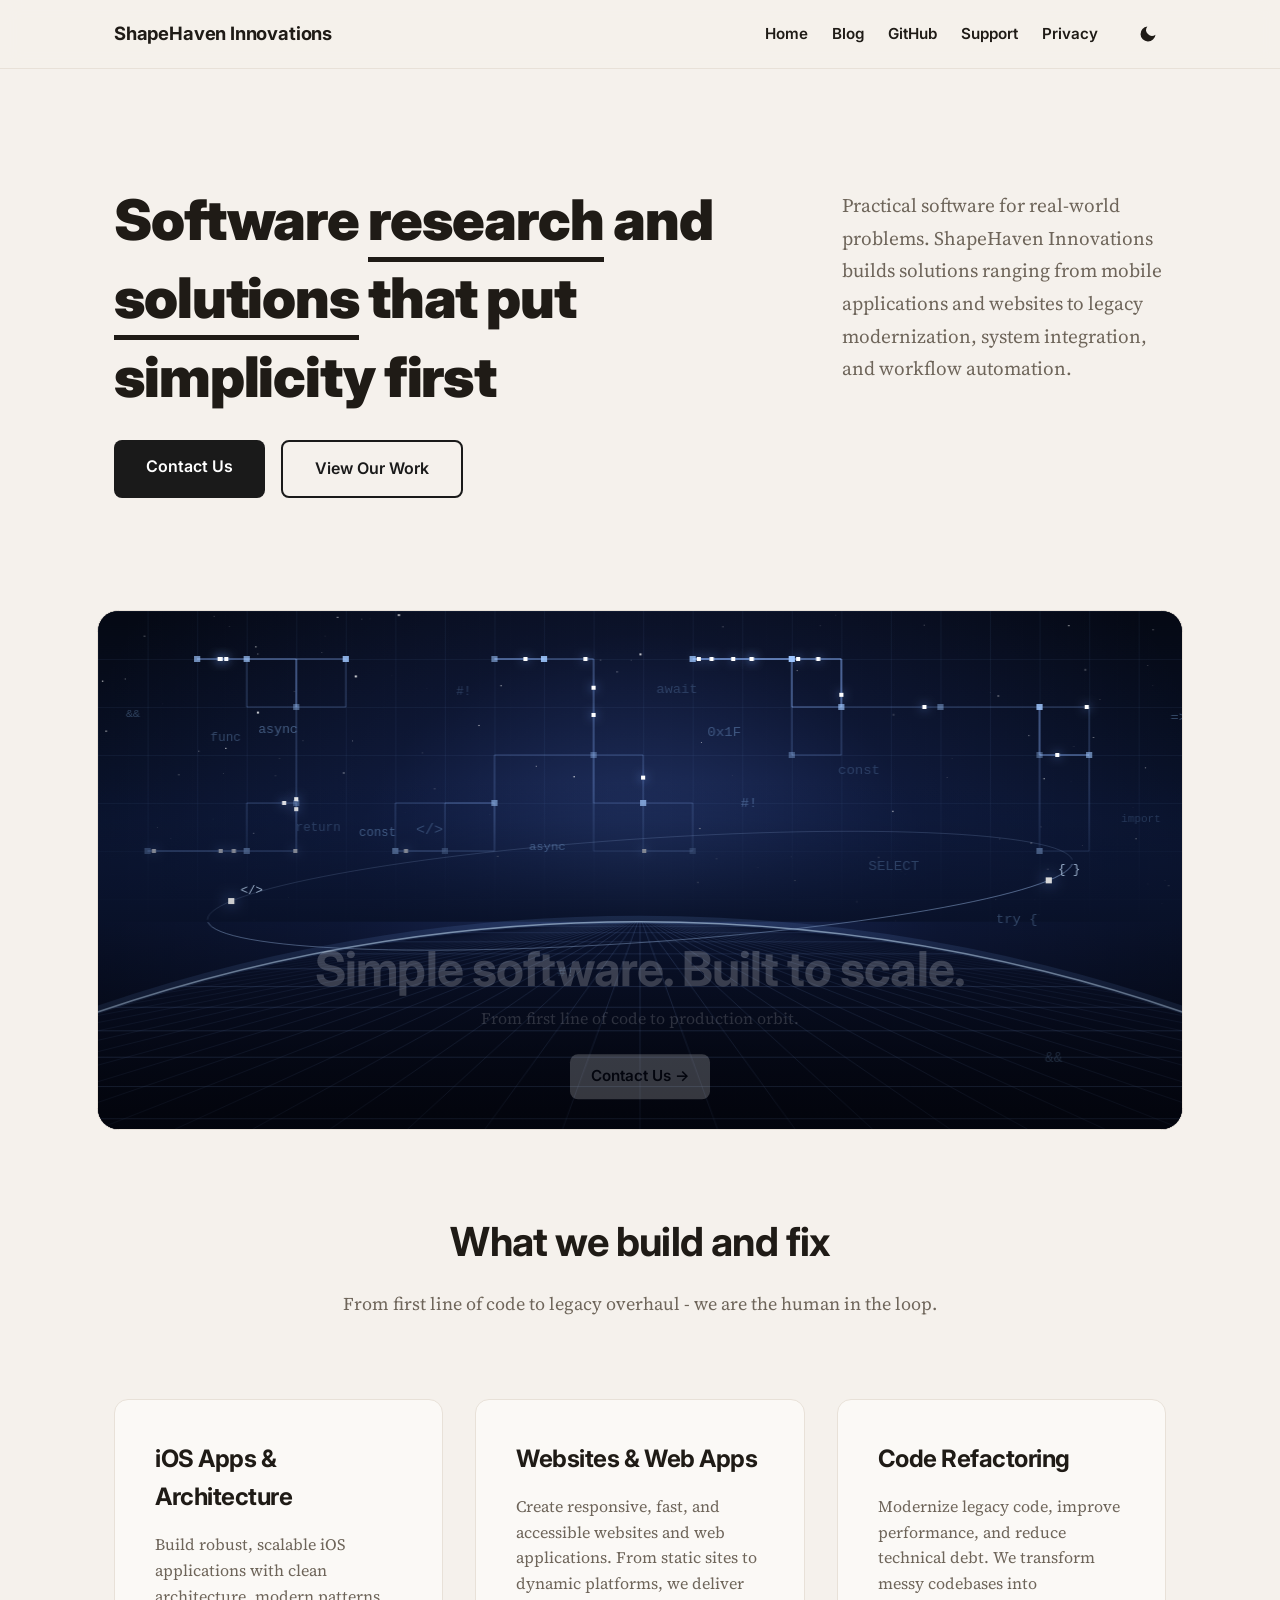
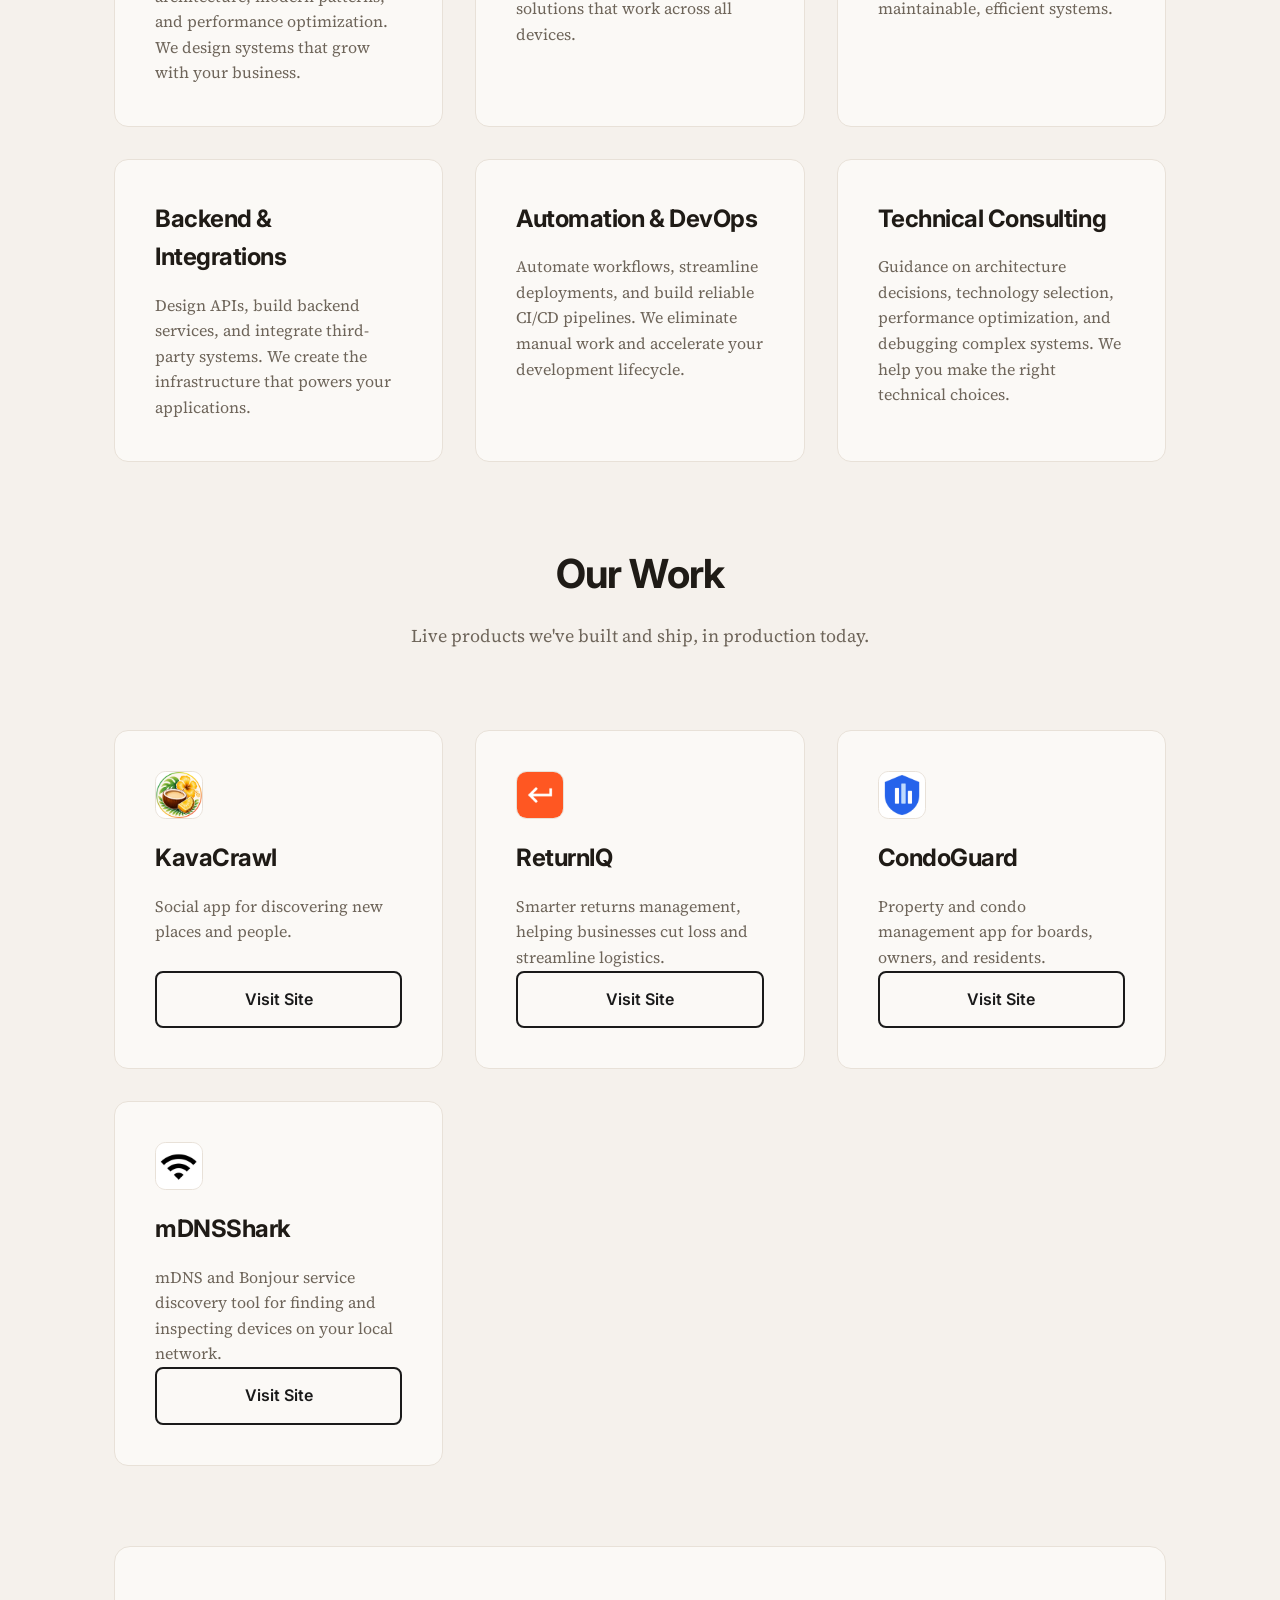
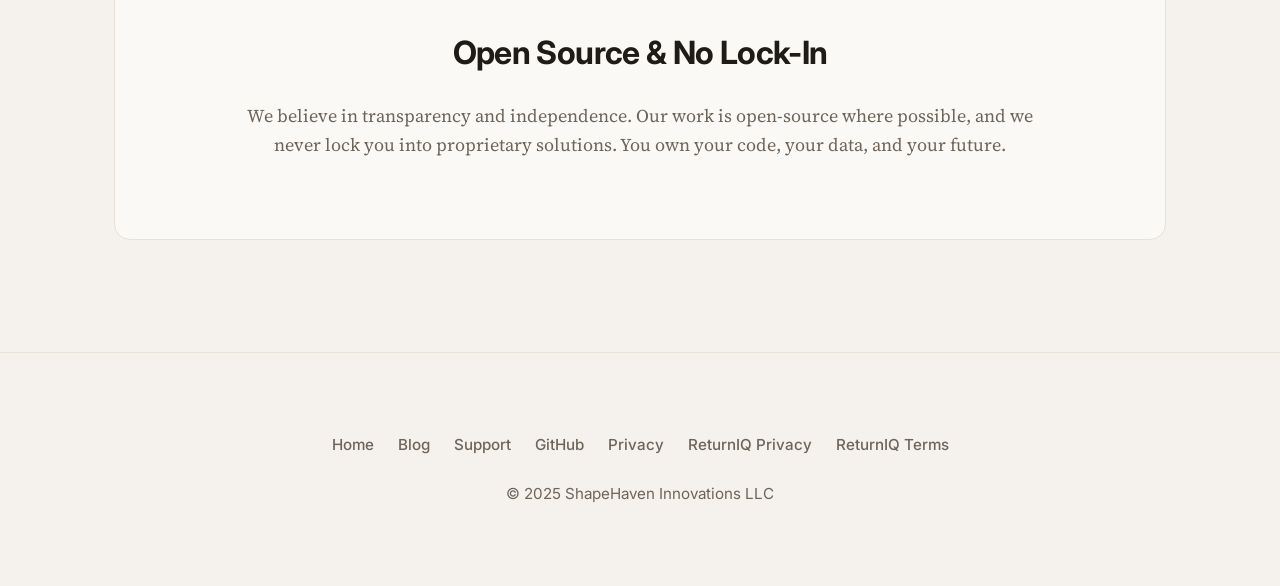
==== index.html @ bc793744 "20261009-kavacrawl description fix" ====
<!DOCTYPE html>
<html lang="en">
  <head>
    <meta charset="UTF-8" />
    <meta name="viewport" content="width=device-width, initial-scale=1.0" />
    <title>Home | ShapeHaven Innovations</title>
    <meta name="description" content="ShapeHaven Innovations builds iOS apps, custom software, and websites. Code refactoring, IT consulting, problem solving, and DevOps." />
    <meta name="robots" content="index, follow" />

    <!-- Open Graph / Social Media -->
    <meta property="og:title" content="ShapeHaven Innovations | Innovation & Modernization" />
    <meta property="og:description" content="ShapeHaven Innovations builds iOS apps, custom software, and websites. Code refactoring, IT consulting, problem solving, and DevOps." />
    <meta property="og:image" content="https://shapehaveninnovations.com/images/og-image.png" />
    <meta property="og:image:width" content="1200" />
    <meta property="og:image:height" content="630" />
    <meta property="og:url" content="https://shapehaveninnovations.com/" />
    <meta property="og:type" content="website" />

    <!-- Favicon -->
    <link rel="icon" type="image/png" href="images/favicon.png" />
    <link rel="apple-touch-icon" href="images/logo.png" />

    <!-- FOUC fix: apply theme before CSS renders -->
    <script>
      (function() {
        var t = localStorage.getItem('theme');
        if (t) document.documentElement.setAttribute('data-theme', t);
        else if (window.matchMedia('(prefers-color-scheme: dark)').matches)
          document.documentElement.setAttribute('data-theme', 'dark');
      })();
    </script>

    <link rel="preconnect" href="https://fonts.googleapis.com" />
    <link rel="preconnect" href="https://fonts.gstatic.com" crossorigin />
    <link href="https://fonts.googleapis.com/css2?family=Inter:wght@400;600;700;800;900&family=Source+Serif+4:opsz,wght@8..60,400;8..60,600&display=swap" rel="stylesheet" />
    <link rel="stylesheet" href="style.css" />
    <link rel="canonical" href="https://shapehaveninnovations.com/" />
    <link rel="alternate" type="application/rss+xml" title="ShapeHaven Innovations Blog" href="https://shapehaveninnovations.com/feed.xml" />

    <!-- Twitter Card -->
    <meta name="twitter:card" content="summary_large_image" />
    <meta name="twitter:title" content="ShapeHaven Innovations | Innovation & Modernization" />
    <meta name="twitter:description" content="ShapeHaven Innovations builds iOS apps, custom software, and websites. Code refactoring, IT consulting, problem solving, and DevOps." />
    <meta name="twitter:image" content="https://shapehaveninnovations.com/images/og-image.png" />
    <!-- Structured Data -->
    <script type="application/ld+json">
    [
      {
        "@context": "https://schema.org",
        "@type": "Organization",
        "name": "ShapeHaven Innovations",
        "url": "https://shapehaveninnovations.com",
        "logo": "https://shapehaveninnovations.com/images/logo.png",
        "description": "Boutique software consultancy specializing in iOS app development, custom software, web applications, backend systems, and IT consulting.",
        "email": "info@shapehaveninnovations.com",
        "sameAs": ["https://github.com/Shapehaven-Innovations"]
      },
      {
        "@context": "https://schema.org",
        "@type": "WebSite",
        "name": "ShapeHaven Innovations",
        "url": "https://shapehaveninnovations.com"
      },
      {
        "@context": "https://schema.org",
        "@type": "ItemList",
        "name": "Services",
        "itemListElement": [
          {
            "@type": "ListItem",
            "position": 1,
            "item": {
              "@type": "Service",
              "name": "iOS Apps & Architecture",
              "description": "Build robust, scalable iOS applications with clean architecture, modern patterns, and performance optimization.",
              "provider": { "@type": "Organization", "name": "ShapeHaven Innovations" }
            }
          },
          {
            "@type": "ListItem",
            "position": 2,
            "item": {
              "@type": "Service",
              "name": "Websites & Web Apps",
              "description": "Create responsive, fast, and accessible websites and web applications.",
              "provider": { "@type": "Organization", "name": "ShapeHaven Innovations" }
            }
          },
          {
            "@type": "ListItem",
            "position": 3,
            "item": {
              "@type": "Service",
              "name": "Code Refactoring",
              "description": "Modernize legacy code, improve performance, and reduce technical debt.",
              "provider": { "@type": "Organization", "name": "ShapeHaven Innovations" }
            }
          },
          {
            "@type": "ListItem",
            "position": 4,
            "item": {
              "@type": "Service",
              "name": "Backend & Integrations",
              "description": "Design APIs, build backend services, and integrate third-party systems.",
              "provider": { "@type": "Organization", "name": "ShapeHaven Innovations" }
            }
          },
          {
            "@type": "ListItem",
            "position": 5,
            "item": {
              "@type": "Service",
              "name": "Automation & DevOps",
              "description": "Automate workflows, streamline deployments, and build reliable CI/CD pipelines.",
              "provider": { "@type": "Organization", "name": "ShapeHaven Innovations" }
            }
          },
          {
            "@type": "ListItem",
            "position": 6,
            "item": {
              "@type": "Service",
              "name": "Technical Consulting",
              "description": "Guidance on architecture decisions, technology selection, performance optimization, and debugging complex systems.",
              "provider": { "@type": "Organization", "name": "ShapeHaven Innovations" }
            }
          }
        ]
      },
      {
        "@context": "https://schema.org",
        "@type": "ItemList",
        "name": "Our Work",
        "itemListElement": [
          {
            "@type": "ListItem",
            "position": 1,
            "item": {
              "@type": "SoftwareApplication",
              "name": "ReturnIQ",
              "url": "https://returniq.shapehaveninnovations.com/",
              "description": "Smarter returns management, helping businesses cut loss and streamline logistics.",
              "applicationCategory": "BusinessApplication",
              "creator": { "@type": "Organization", "name": "ShapeHaven Innovations" }
            }
          },
          {
            "@type": "ListItem",
            "position": 2,
            "item": {
              "@type": "SoftwareApplication",
              "name": "CondoGuard",
              "url": "https://condoguard.app/",
              "description": "Property and condo management app for boards, owners, and residents.",
              "applicationCategory": "BusinessApplication",
              "creator": { "@type": "Organization", "name": "ShapeHaven Innovations" }
            }
          },
          {
            "@type": "ListItem",
            "position": 3,
            "item": {
              "@type": "SoftwareApplication",
              "name": "KavaCrawl",
              "url": "https://kavacrawl.shapehaveninnovations.com/",
              "description": "Social app for discovering new places and people.",
              "applicationCategory": "SocialNetworkingApplication",
              "creator": { "@type": "Organization", "name": "ShapeHaven Innovations" }
            }
          },
          {
            "@type": "ListItem",
            "position": 4,
            "item": {
              "@type": "SoftwareApplication",
              "name": "mDNSShark",
              "url": "https://mdnsshark.shapehaveninnovations.com/",
              "description": "mDNS and Bonjour service discovery tool for finding and inspecting devices on your local network.",
              "applicationCategory": "BusinessApplication",
              "creator": { "@type": "Organization", "name": "ShapeHaven Innovations" }
            }
          }
        ]
      }
    ]
    </script>
  </head>
  <body>
    <header>
      <div class="container">
        <div class="logo-container">
          <a href="/" class="logo-text">ShapeHaven Innovations</a>
        </div>
        <nav id="main-nav">
          <a href="/">Home</a>
          <a href="/blog/">Blog</a>
          <a href="https://github.com/Shapehaven-Innovations" target="_blank" rel="noopener">GitHub</a>
          <a href="/support.html">Support</a>
          <a href="/privacy.html">Privacy</a>
        </nav>
        <div class="header-actions">
          <button id="theme-toggle" class="theme-toggle" aria-label="Toggle dark mode">
            <svg xmlns="http://www.w3.org/2000/svg" width="20" height="20" viewBox="0 0 24 24" fill="currentColor" aria-hidden="true"><path d="M21 12.79A9 9 0 1 1 11.21 3 7 7 0 0 0 21 12.79z"/></svg>
          </button>
          <button id="hamburger" class="hamburger" aria-label="Toggle menu" aria-expanded="false">
            <span></span><span></span><span></span>
          </button>
        </div>
      </div>
    </header>

    <main>
      <section class="container hero">
        <div class="hero-text">
          <h1>Software <span class="hl">research</span> and<br><span class="hl">solutions</span> that put<br>simplicity first</h1>
          <div class="cta-group">
            <a href="mailto:info@shapehaveninnovations.com" class="btn btn-primary">Contact Us</a>
            <a href="#our-work" class="btn btn-secondary">View Our Work</a>
          </div>
        </div>
        <p class="hero-description">
          Practical software for real-world problems. ShapeHaven Innovations builds
          solutions ranging from mobile applications and websites to legacy
          modernization, system integration, and workflow automation.
        </p>
      </section>

      <section class="container">
        <div class="space-hero">
          <canvas aria-hidden="true"></canvas>
          <div class="space-hero-caption">
            <h2>Simple software. Built to scale.</h2>
            <p>From first line of code to production orbit.</p>
            <a href="mailto:info@shapehaveninnovations.com" class="space-hero-btn">Contact Us &rarr;</a>
          </div>
        </div>
      </section>

      <section class="container">
        <div class="section-header">
          <h2>What we build and fix</h2>
          <p class="section-intro">
            From first line of code to legacy overhaul - we are the human in the loop.
          </p>
        </div>
        
        <div class="grid">
          <div class="card">
            <h3>iOS Apps & Architecture</h3>
            <p>
              Build robust, scalable iOS applications with clean architecture, modern patterns, 
              and performance optimization. We design systems that grow with your business.
            </p>
          </div>
          <div class="card">
            <h3>Websites & Web Apps</h3>
            <p>
              Create responsive, fast, and accessible websites and web applications. 
              From static sites to dynamic platforms, we deliver solutions that work across all devices.
            </p>
          </div>
          <div class="card">
            <h3>Code Refactoring</h3>
            <p>
              Modernize legacy code, improve performance, and reduce technical debt. 
              We transform messy codebases into maintainable, efficient systems.
            </p>
          </div>
          <div class="card">
            <h3>Backend & Integrations</h3>
            <p>
              Design APIs, build backend services, and integrate third-party systems. 
              We create the infrastructure that powers your applications.
            </p>
          </div>
          <div class="card">
            <h3>Automation & DevOps</h3>
            <p>
              Automate workflows, streamline deployments, and build reliable CI/CD pipelines. 
              We eliminate manual work and accelerate your development lifecycle.
            </p>
          </div>
          <div class="card">
            <h3>Technical Consulting</h3>
            <p>
              Guidance on architecture decisions, technology selection, performance optimization,
              and debugging complex systems. We help you make the right technical choices.
            </p>
          </div>
        </div>

        <div class="section-header" id="our-work">
          <h2>Our Work</h2>
          <p class="section-intro">
            Live products we've built and ship, in production today.
          </p>
        </div>

        <div class="grid">
          <div class="card">
            <img class="app-icon" src="images/apps/kavacrawl.png" alt="" width="48" height="48" loading="lazy" />
            <h3>KavaCrawl</h3>
            <p>
              Social app for discovering new places and people.
            </p>
            <a href="https://kavacrawl.shapehaveninnovations.com/" class="btn btn-secondary" target="_blank" rel="noopener">Visit Site</a>
          </div>
          <div class="card">
            <img class="app-icon" src="images/apps/returniq.png" alt="" width="48" height="48" loading="lazy" />
            <h3>ReturnIQ</h3>
            <p>
              Smarter returns management, helping businesses cut loss and streamline logistics.
            </p>
            <a href="https://returniq.shapehaveninnovations.com/" class="btn btn-secondary" target="_blank" rel="noopener">Visit Site</a>
          </div>
          <div class="card">
            <img class="app-icon" src="images/apps/condoguard.png" alt="" width="48" height="48" loading="lazy" />
            <h3>CondoGuard</h3>
            <p>
              Property and condo management app for boards, owners, and residents.
            </p>
            <a href="https://condoguard.app/" class="btn btn-secondary" target="_blank" rel="noopener">Visit Site</a>
          </div>
          <div class="card">
            <img class="app-icon" src="images/apps/mdnsshark.png" alt="" width="48" height="48" loading="lazy" />
            <h3>mDNSShark</h3>
            <p>
              mDNS and Bonjour service discovery tool for finding and inspecting devices on your local network.
            </p>
            <a href="https://mdnsshark.shapehaveninnovations.com/" class="btn btn-secondary" target="_blank" rel="noopener">Visit Site</a>
          </div>
        </div>

        <div class="highlight-section">
          <h3>Open Source & No Lock-In</h3>
          <p>
            We believe in transparency and independence. Our work is open-source where possible, 
            and we never lock you into proprietary solutions. You own your code, your data, and your future.
          </p>
        </div>
      </section>
    </main>

    <footer>
      <div class="container">
        <nav class="footer-links">
          <a href="/">Home</a>
          <a href="/blog/">Blog</a>
          <a href="/support.html">Support</a>
          <a href="https://github.com/Shapehaven-Innovations" target="_blank" rel="noopener">GitHub</a>
          <a href="/privacy.html">Privacy</a>
          <a href="/returniq-privacy.html">ReturnIQ Privacy</a>
          <a href="/returniq-terms.html">ReturnIQ Terms</a>
        </nav>
<p>&copy; 2025 ShapeHaven Innovations LLC</p>
      </div>
    </footer>

    <script src="config.js"></script>
    <script src="space-hero.js"></script>
    <script src="project-hero.js"></script>
    <script src="script.js"></script>
    <script src="transitions.js"></script>

    <!-- Cloudflare Web Analytics -->
    <script defer src="https://static.cloudflareinsights.com/beacon.min.js" data-cf-beacon='{"token": "6412781782134cada0f6ec322c5bb820"}'></script>
    <!-- End Cloudflare Web Analytics -->
  </body>
</html>
---- style.css ----
:root {
  --primary-color: #1a1a1a;
  --on-primary: #fff;
  --bg-color: #f5f1ec;
  --card-bg: #fbf9f6;
  --text-color: #1f1b16;
  --light-text: #6e655a;
  --border-color: #e8e1d8;
  --shadow-color: rgba(31, 27, 22, 0.06);
  --header-bg: rgba(245, 241, 236, 0.85);
  --transition: all 0.3s cubic-bezier(0.4, 0, 0.2, 1);
}

[data-theme="dark"] {
  --primary-color: #ffffff;
  --on-primary: #000000;
  --bg-color: #000000;
  --card-bg: #141414;
  --text-color: #ffffff;
  --light-text: #a3a3a3;
  --border-color: #2a2a2a;
  --shadow-color: rgba(0, 0, 0, 0.5);
  --header-bg: rgba(0, 0, 0, 0.85);
}

* {
  box-sizing: border-box;
  margin: 0;
  padding: 0;
}

body {
  font-family: 'Source Serif 4', Georgia, serif;
  background-color: var(--bg-color);
  color: var(--text-color);
  line-height: 1.6;
  transition: var(--transition);
  overflow-x: hidden;
}

h1, h2, h3, .tagline {
  font-family: 'Inter', -apple-system, BlinkMacSystemFont, sans-serif;
  font-weight: 700;
  letter-spacing: -0.02em;
}

.container {
  max-width: 1100px;
  margin: 0 auto;
  padding: 0 1.5rem;
}

/* Header & Nav */
header {
  background: var(--header-bg);
  backdrop-filter: blur(10px);
  -webkit-backdrop-filter: blur(10px);
  padding: 1rem 0;
  position: sticky;
  top: 0;
  z-index: 1000;
  border-bottom: 1px solid var(--border-color);
}

header .container {
  display: flex;
  align-items: center;
  justify-content: space-between;
  gap: 2rem;
}

.logo-container a {
  display: flex;
  align-items: center;
  text-decoration: none;
}

.logo {
  height: 48px;
  width: auto;
}

.logo-text {
  font-family: 'Inter', -apple-system, BlinkMacSystemFont, sans-serif;
  font-weight: 700;
  font-size: 1.15rem;
  letter-spacing: -0.01em;
  color: var(--text-color);
  text-decoration: none;
}

nav {
  display: flex;
  align-items: center;
  gap: 1.5rem;
  margin-left: auto;
}

nav a {
  font-family: 'Inter', -apple-system, BlinkMacSystemFont, sans-serif;
  text-decoration: none;
  color: var(--text-color);
  font-weight: 600;
  font-size: 0.95rem;
  transition: var(--transition);
}

nav a:hover {
  color: var(--primary-color);
}

.header-actions {
  display: flex;
  align-items: center;
  gap: 0.5rem;
}

.theme-toggle {
  color: var(--text-color);
  background: none;
  border: none;
  font-size: 1.25rem;
  cursor: pointer;
  padding: 0.5rem;
  border-radius: 50%;
  transition: var(--transition);
  display: flex;
  align-items: center;
  justify-content: center;
}

.hamburger {
  display: none;
  flex-direction: column;
  justify-content: center;
  gap: 5px;
  background: none;
  border: none;
  cursor: pointer;
  padding: 0.5rem;
  border-radius: 6px;
  transition: var(--transition);
}

.hamburger span {
  display: block;
  width: 22px;
  height: 2px;
  background: var(--text-color);
  border-radius: 2px;
  transition: var(--transition);
}

.hamburger span:nth-child(3) {
  width: 14px;
}

.hamburger.open span {
  width: 22px;
}

.hamburger.open span:nth-child(1) {
  transform: translateY(7px) rotate(45deg);
}

.hamburger.open span:nth-child(2) {
  opacity: 0;
}

.hamburger.open span:nth-child(3) {
  transform: translateY(-7px) rotate(-45deg);
}

.theme-toggle:hover {
  background: var(--border-color);
}

/* Hero Section */
.hero {
  padding-top: 7rem;
  padding-bottom: 7rem;
  display: flex;
  align-items: flex-start;
  gap: 4rem;
}

.hero-text {
  flex: 1 1 620px;
  max-width: 700px;
}

.hero-description {
  flex: 1 1 280px;
  max-width: 380px;
  color: var(--light-text);
  font-size: 1.2rem;
  line-height: 1.7;
  padding-top: 0.5rem;
}

.hero-text h1 {
  font-size: 3.5rem;
  font-weight: 900;
  line-height: 1.4;
  margin-bottom: 1rem;
  letter-spacing: -0.02em;
}

.hero-text h1 .hl {
  text-decoration: none;
  border-bottom: 0.09em solid currentColor;
  padding-bottom: 0.05em;
  transition: color 0.25s ease, border-color 0.25s ease;
}

@media (hover: hover) {
  .hero-text h1 .hl:hover {
    color: var(--light-text);
    border-color: var(--light-text);
  }
}

.tagline {
  font-size: 1.375rem;
  color: var(--primary-color);
  font-weight: 500;
  margin-bottom: 2rem;
}

/* Buttons */
.cta-group {
  display: flex;
  gap: 1rem;
  margin-top: 1.5rem;
}

.btn {
  font-family: 'Inter', -apple-system, BlinkMacSystemFont, sans-serif;
  display: inline-block;
  padding: 0.875rem 2rem;
  border-radius: 8px;
  font-weight: 600;
  text-decoration: none;
  transition: var(--transition);
  font-size: 1rem;
}

.btn-primary {
  background: var(--primary-color);
  color: var(--on-primary);
}

.btn-primary:hover {
  opacity: 0.9;
}

.btn-secondary {
  border: 2px solid var(--primary-color);
  color: var(--primary-color);
}

.btn-secondary:hover {
  background: var(--primary-color);
  color: var(--on-primary);
}

/* Card icon */
.card-icon {
  width: 56px;
  height: 56px;
  margin: 0 auto 1.5rem;
  display: flex;
  align-items: center;
  justify-content: center;
  background: var(--bg-color);
  border-radius: 10px;
  border: 1px solid var(--border-color);
}

.card-icon svg,
.card-icon img {
  width: 28px;
  height: 28px;
  object-fit: contain;
  border-radius: 0;
  box-shadow: none;
}

/* Global card flex layout — ensures buttons pin to bottom */
.card {
  display: flex;
  flex-direction: column;
}

.card > p {
  flex-grow: 1;
}

.card .btn {
  width: 100%;
  text-align: center;
}

/* Services Grid */
.section-header {
  text-align: center;
  margin-bottom: 5rem;
}

.section-header h2 {
  font-size: 2.5rem;
  margin-bottom: 1rem;
}

.section-intro {
  color: var(--light-text);
  font-size: 1.125rem;
  max-width: 700px;
  margin: 0 auto;
}

.grid {
  display: grid;
  grid-template-columns: repeat(auto-fit, minmax(320px, 1fr));
  gap: 2rem;
  margin-bottom: 5rem;
}

.card {
  background: var(--card-bg);
  padding: 2.5rem;
  border-radius: 14px;
  border: 1px solid var(--border-color);
  transition: var(--transition);
}

.card:hover {
  border-color: var(--primary-color);
}

.card h3 {
  font-size: 1.5rem;
  margin-bottom: 1rem;
}

.card p {
  color: var(--light-text);
}

/* Ambient banner */
/* Space hero (canvas galaxy) */
.space-hero {
  --p: 0;
  position: relative;
  height: clamp(320px, 52vw, 520px);
  margin: 0 calc(var(--p) * -3rem) 5rem;
  border-radius: calc(24px - var(--p) * 8px);
  overflow: hidden;
  background: #060b1a;
  border: 1px solid var(--border-color);
  will-change: margin;
}

.space-hero canvas {
  position: absolute;
  inset: 0;
  width: 100%;
  height: 100%;
  display: block;
}

.space-hero::after {
  content: '';
  position: absolute;
  inset: 0;
  background: linear-gradient(to top, rgba(2, 3, 10, 0.75), rgba(2, 3, 10, 0) 60%);
  pointer-events: none;
}

.space-hero-caption {
  position: absolute;
  inset: auto 0 2.5rem;
  z-index: 1;
  text-align: center;
  padding: 0 1.5rem;
  color: #fff;
  opacity: calc(var(--p) * 1.4 - 0.3);
  transform: translateY(calc((1 - var(--p)) * 16px));
}

.space-hero-caption h2 {
  font-size: clamp(1.8rem, 4.5vw, 3rem);
  line-height: 1.1;
  margin-bottom: 0.6rem;
}

.space-hero-caption p {
  color: rgba(255, 255, 255, 0.78);
  margin-bottom: 1.4rem;
}

.space-hero-btn {
  display: inline-block;
  background: #fff;
  color: #000;
  font-family: 'Inter', sans-serif;
  font-weight: 600;
  font-size: 0.95rem;
  padding: 0.65rem 1.3rem;
  border-radius: 8px;
  text-decoration: none;
}

#direct-contact,
#our-work { scroll-margin-top: 6rem; }

.space-hero-btn:hover { opacity: 0.88; }

@media (max-width: 768px) {
  .space-hero { margin-inline: 0; }
}

.ambient-banner {
  position: relative;
  height: 320px;
  border-radius: 20px;
  margin-bottom: 5rem;
  overflow: hidden;
  background: var(--bg-color);
  border: 1px solid var(--border-color);
}

.ambient-banner::before,
.ambient-banner::after {
  content: '';
  position: absolute;
  border-radius: 50%;
  filter: blur(50px);
}

.ambient-banner::before {
  width: 55%;
  height: 150%;
  top: -25%;
  left: -15%;
  background: radial-gradient(circle, var(--light-text), transparent 70%);
  opacity: 0.55;
  animation: ambient-drift-a 18s ease-in-out infinite;
}

.ambient-banner::after {
  width: 45%;
  height: 130%;
  top: -15%;
  right: -10%;
  background: radial-gradient(circle, var(--text-color), transparent 70%);
  opacity: 0.2;
  animation: ambient-drift-b 22s ease-in-out infinite;
}

@keyframes ambient-drift-a {
  0%, 100% { transform: translate(0, 0) scale(1); }
  50% { transform: translate(45%, 25%) scale(1.25); }
}

@keyframes ambient-drift-b {
  0%, 100% { transform: translate(0, 0) scale(1); }
  50% { transform: translate(-35%, -20%) scale(1.2); }
}

@media (prefers-reduced-motion: reduce) {
  .ambient-banner::before,
  .ambient-banner::after {
    animation: none;
  }
}

/* Highlight Section */
.highlight-section {
  background: var(--card-bg);
  padding: 5rem 4rem;
  border-radius: 16px;
  text-align: center;
  border: 1px solid var(--border-color);
  margin-bottom: 7rem;
}

.highlight-section h3 {
  font-size: 2rem;
  margin-bottom: 1.5rem;
}

.highlight-section p {
  font-size: 1.125rem;
  color: var(--light-text);
  max-width: 800px;
  margin: 0 auto;
}

/* Images */
img {
  border-radius: 16px;
  transition: var(--transition);
}

/* Footer */
footer {
  font-family: 'Inter', -apple-system, BlinkMacSystemFont, sans-serif;
  padding: 5rem 0;
  text-align: center;
  border-top: 1px solid var(--border-color);
  color: var(--light-text);
  font-size: 0.95rem;
}

footer a {
  color: var(--primary-color);
  text-decoration: none;
  font-weight: 600;
}

.footer-links {
  display: flex;
  flex-wrap: wrap;
  justify-content: center;
  gap: 0.5rem 1.5rem;
  margin-bottom: 1.5rem;
}

.footer-links a {
  color: var(--light-text);
  font-weight: 500;
}

.footer-links a:hover {
  color: var(--primary-color);
}

/* View Transitions */
@keyframes fade-in  { from { opacity: 0; } }
@keyframes fade-out { to   { opacity: 0; } }

::view-transition-old(root) { animation: fade-out 150ms ease; }
::view-transition-new(root) { animation: fade-in  150ms ease; }

/* Mobile Responsive */
@media (max-width: 992px) {
  .hero {
    padding-top: 4rem;
    padding-bottom: 4rem;
    flex-direction: column;
    gap: 0;
  }
  .hero-text {
    flex: none;
    max-width: 100%;
  }
  .hero-text h1 {
    font-size: 2.75rem;
  }
  .hero-description {
    flex: none;
    max-width: 100%;
    margin-top: 1.5rem;
  }
  .cta-group {
    justify-content: center;
  }
}

@media (max-width: 768px) {
  .hamburger {
    display: flex;
  }

  #main-nav {
    display: none;
    position: absolute;
    top: 100%;
    left: 0;
    right: 0;
    background: var(--header-bg);
    backdrop-filter: blur(10px);
    -webkit-backdrop-filter: blur(10px);
    border-bottom: 1px solid var(--border-color);
    flex-direction: column;
    align-items: flex-start;
    gap: 0;
    padding: 0.5rem 0;
  }

  #main-nav.open {
    display: flex;
  }

  #main-nav a {
    width: 100%;
    padding: 0.75rem 1.5rem;
  }

  #main-nav a:hover {
    background: var(--border-color);
  }
  .hero-text h1 {
    font-size: 2.25rem;
  }
  .cta-group {
    flex-direction: column;
  }
  .btn {
    width: 100%;
  }
  .highlight-section {
    padding: 2rem;
  }
}

.app-icon {
  display: block;
  width: 48px;
  height: 48px;
  border-radius: 22%;
  object-fit: cover;
  margin-bottom: 1.25rem;
  border: 1px solid var(--border-color);
}

.project-hero {
  position: relative;
  height: clamp(280px, 40vw, 420px);
  margin: 0 0 5rem;
  border-radius: 24px;
  overflow: hidden;
  background: linear-gradient(160deg, #060b1a, #0b1633 60%, #060b1a);
  border: 1px solid var(--border-color);
}

.project-hero canvas {
  position: absolute;
  inset: 0;
  width: 100%;
  height: 100%;
  display: block;
}

.project-hero::after {
  content: '';
  position: absolute;
  inset: 0;
  background: radial-gradient(ellipse at center, rgba(6, 11, 26, 0.75), rgba(6, 11, 26, 0) 70%);
  pointer-events: none;
}

.project-hero-caption {
  position: absolute;
  inset: 0;
  z-index: 1;
  display: flex;
  flex-direction: column;
  align-items: center;
  justify-content: center;
  text-align: center;
  padding: 0 1.5rem;
  color: #fff;
}

.project-hero-caption h2 {
  font-size: clamp(1.8rem, 4.5vw, 3rem);
  line-height: 1.1;
  margin-bottom: 0.6rem;
}

.project-hero-caption p {
  color: rgba(255, 255, 255, 0.78);
  margin-bottom: 1.4rem;
}
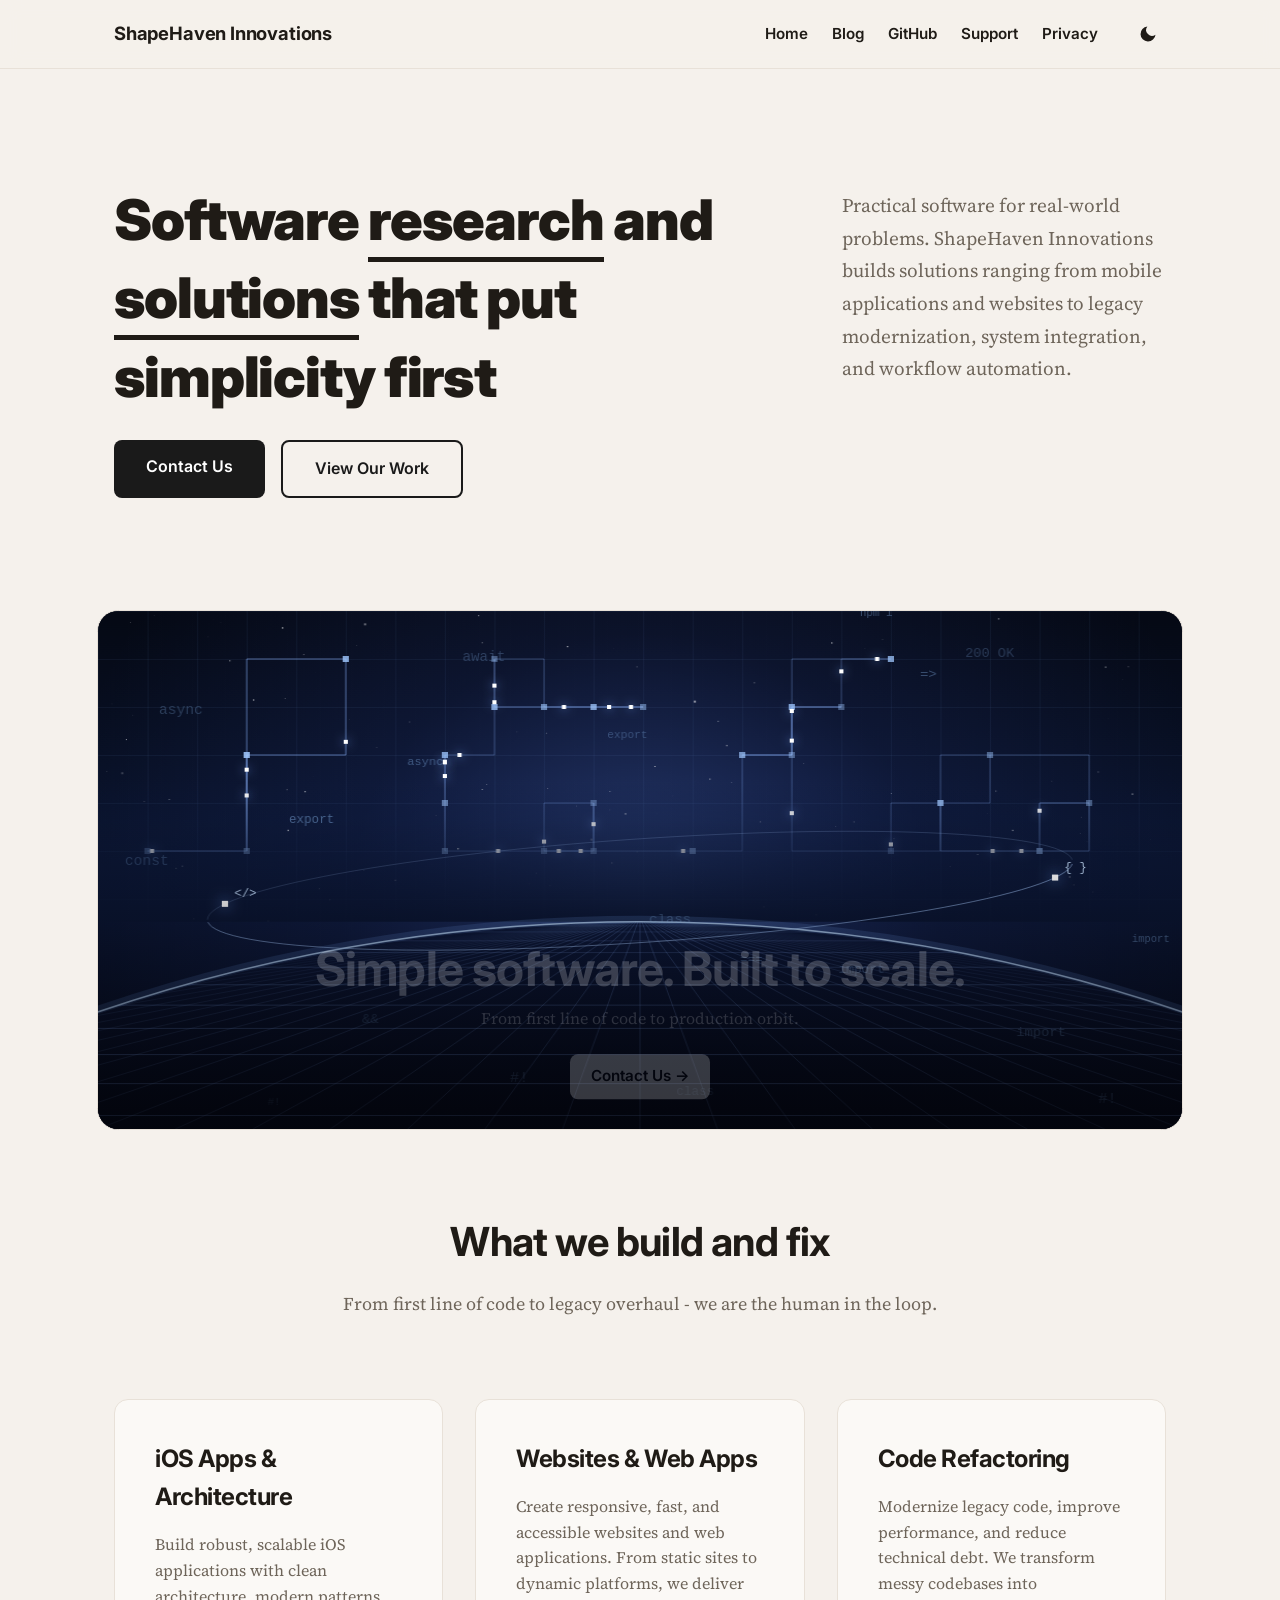
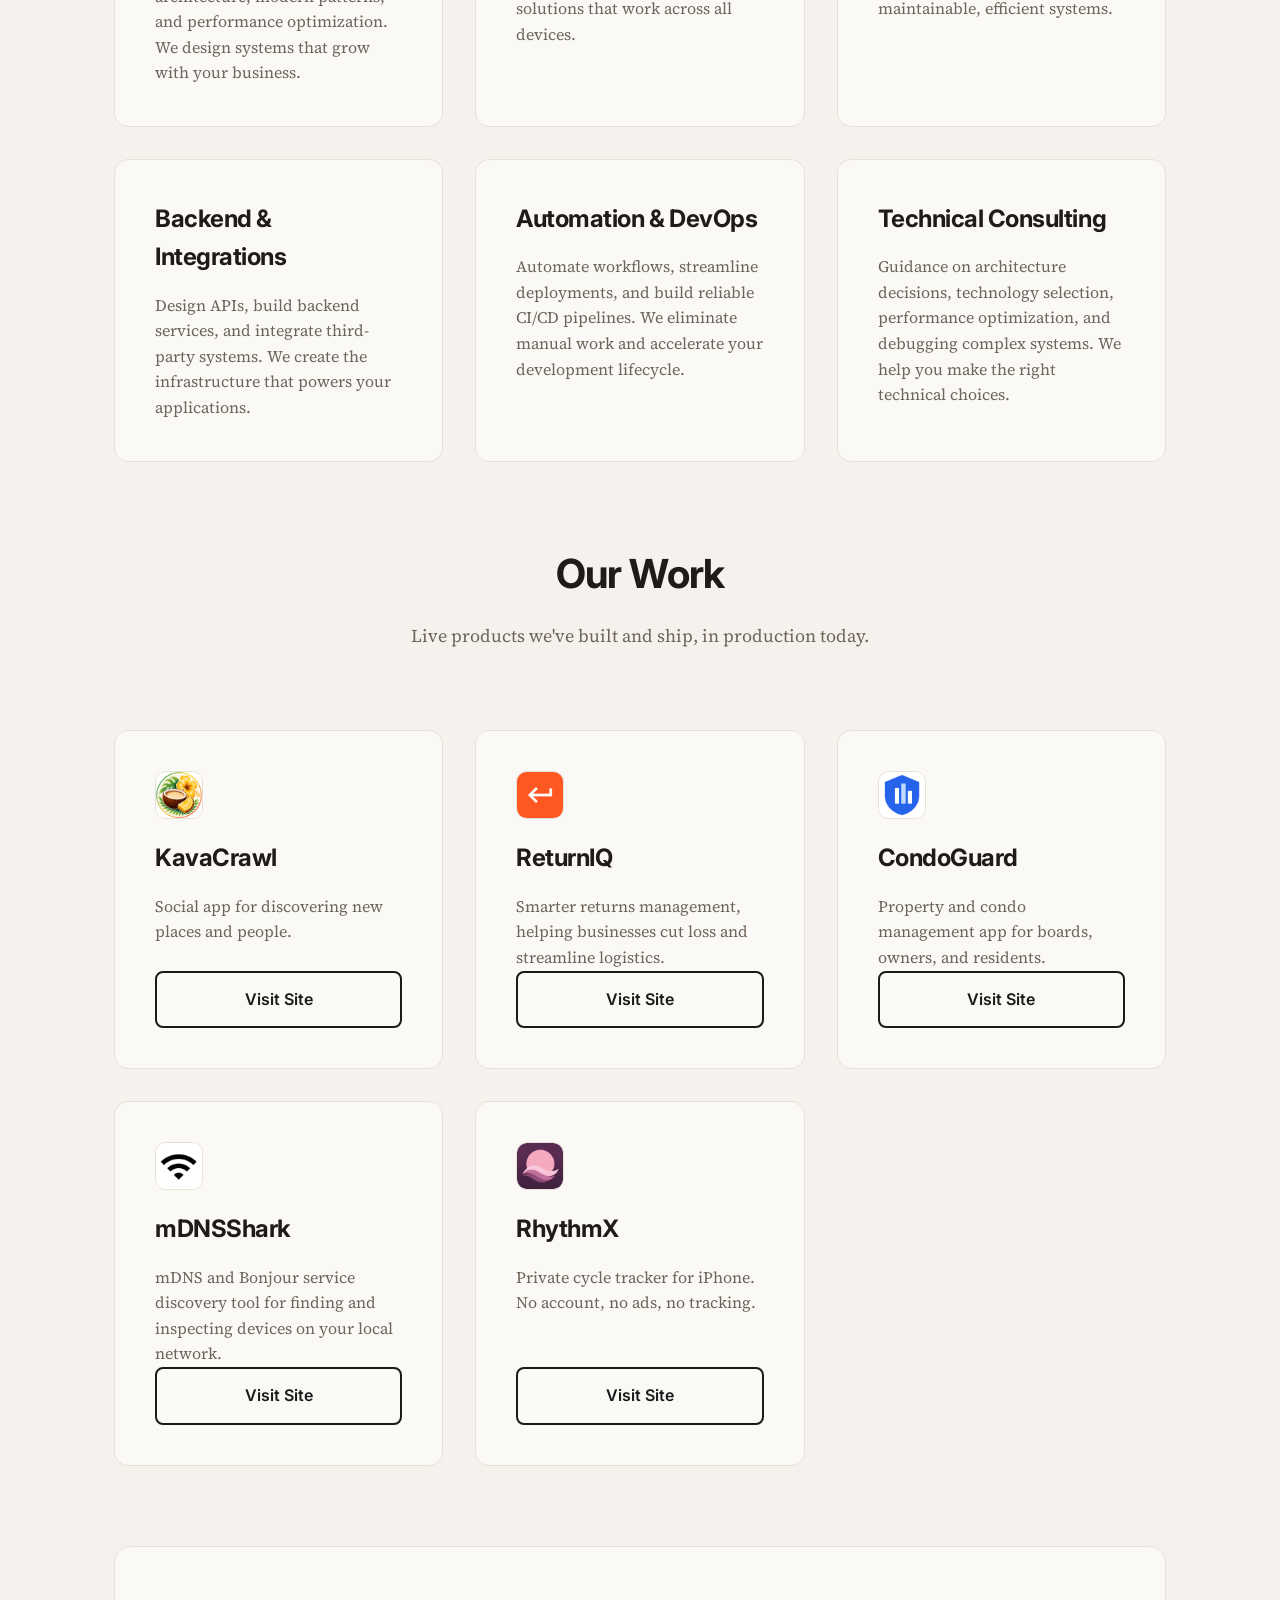
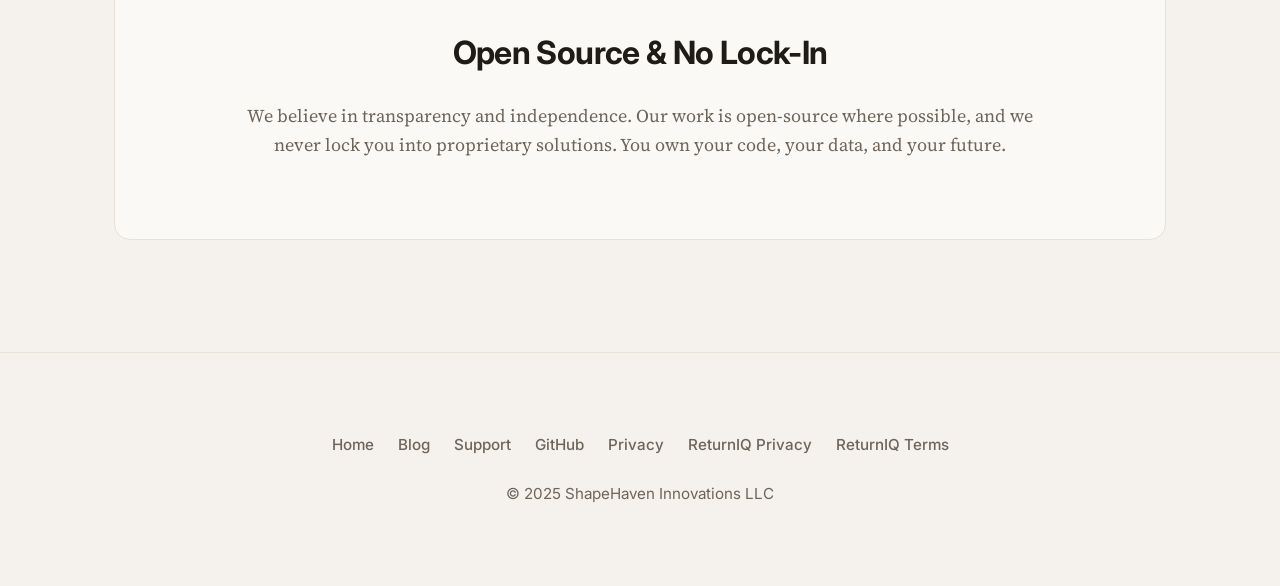
==== commit 7c34fed1: "20261010-add rhythmx to site" ====
--- a/index.html
+++ b/index.html
@@ -180,6 +180,18 @@
               "applicationCategory": "BusinessApplication",
               "creator": { "@type": "Organization", "name": "ShapeHaven Innovations" }
             }
+          },
+          {
+            "@type": "ListItem",
+            "position": 5,
+            "item": {
+              "@type": "SoftwareApplication",
+              "name": "RhythmX",
+              "url": "https://rhythmx.shapehaveninnovations.com/",
+              "description": "Private menstrual cycle tracker for iPhone. No account, no ads, no tracking.",
+              "applicationCategory": "HealthApplication",
+              "creator": { "@type": "Organization", "name": "ShapeHaven Innovations" }
+            }
           }
         ]
       }
@@ -330,6 +342,14 @@
             </p>
             <a href="https://mdnsshark.shapehaveninnovations.com/" class="btn btn-secondary" target="_blank" rel="noopener">Visit Site</a>
           </div>
+          <div class="card">
+            <img class="app-icon" src="images/apps/rhythmx.png" alt="" width="48" height="48" loading="lazy" />
+            <h3>RhythmX</h3>
+            <p>
+              Private cycle tracker for iPhone. No account, no ads, no tracking.
+            </p>
+            <a href="https://rhythmx.shapehaveninnovations.com/" class="btn btn-secondary" target="_blank" rel="noopener">Visit Site</a>
+          </div>
         </div>
 
         <div class="highlight-section">
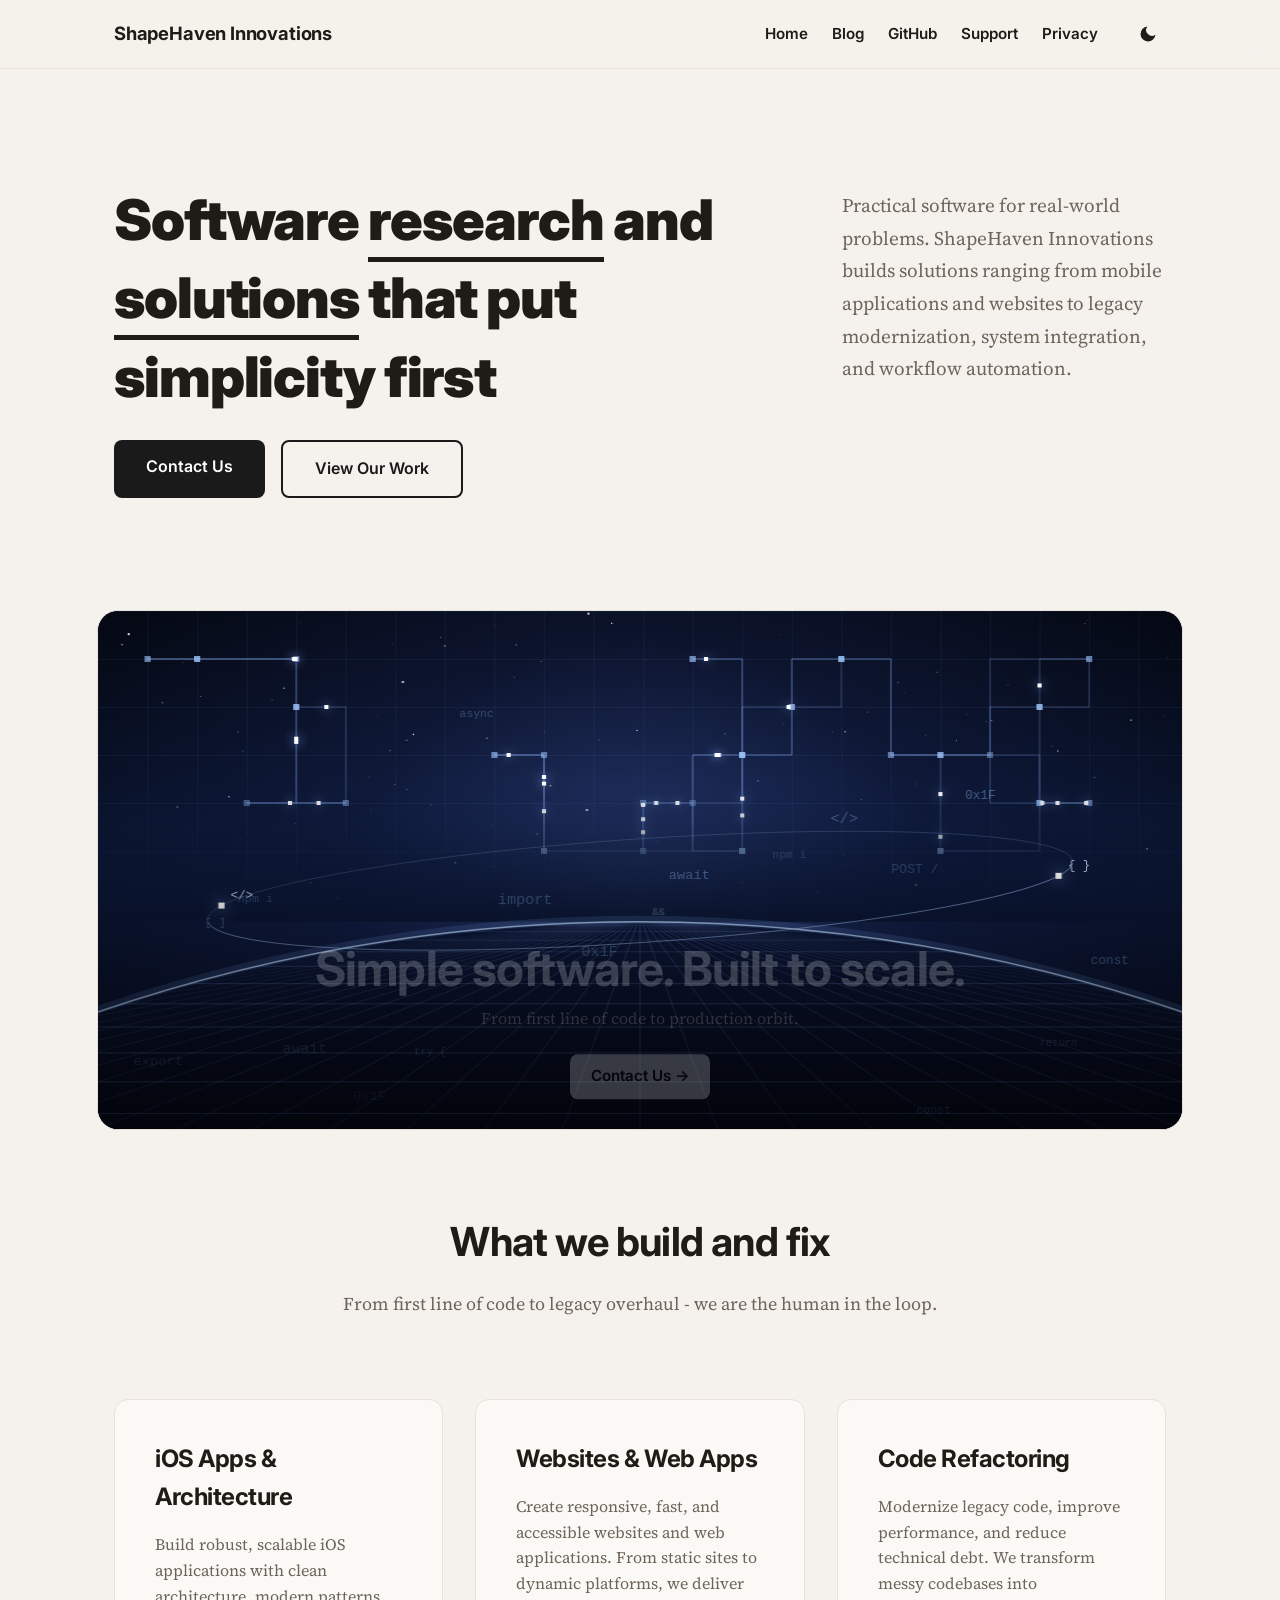
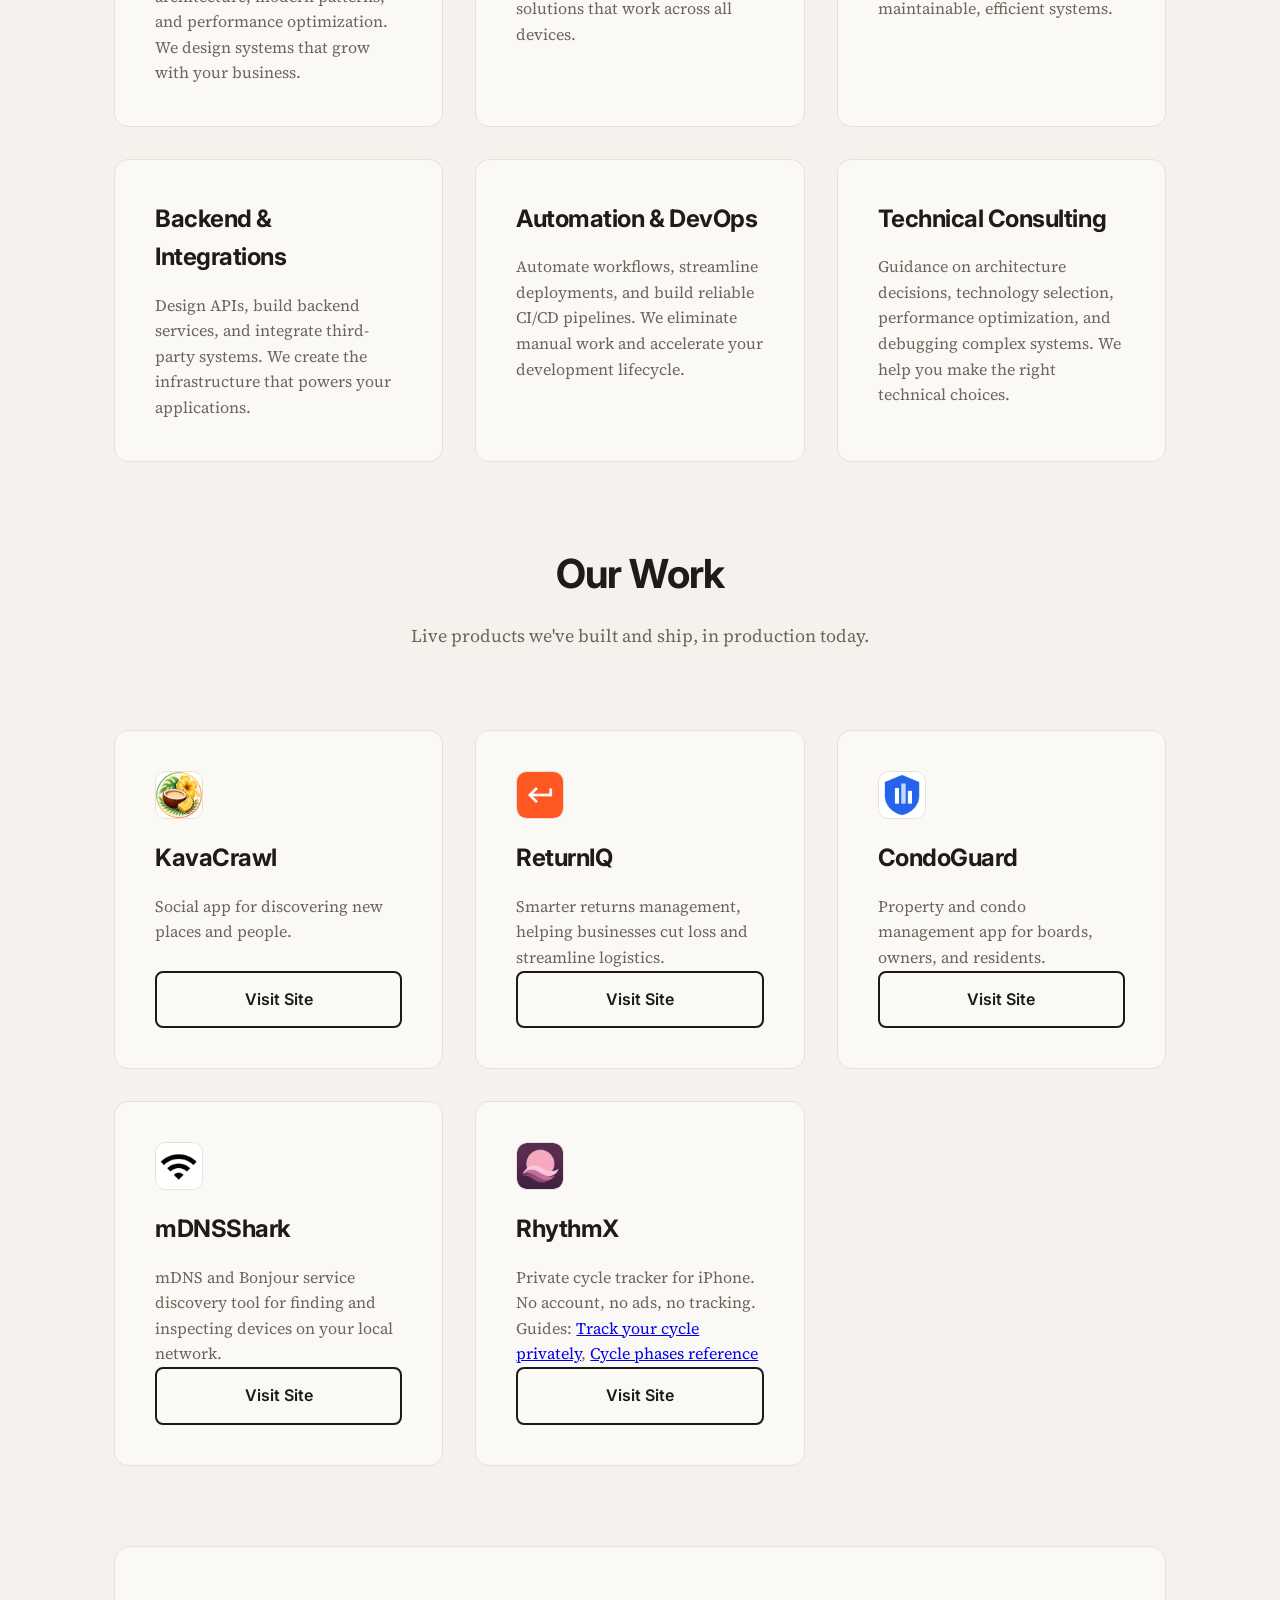
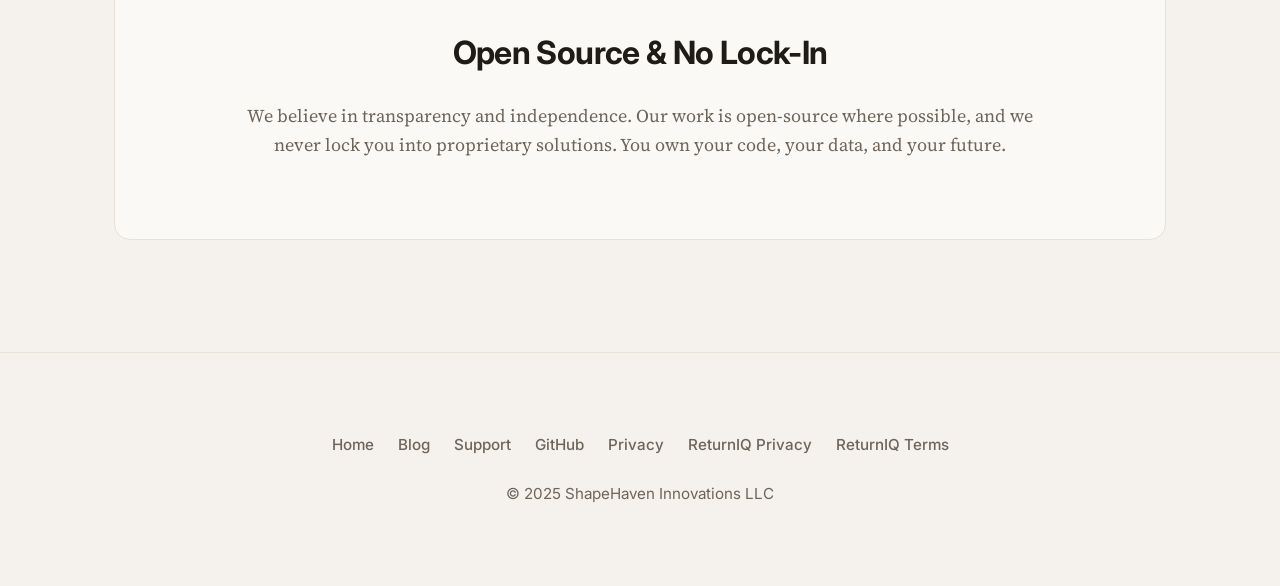
==== commit 22a8f4ab: "20261210-added rhythmx to hub" ====
--- a/index.html
+++ b/index.html
@@ -348,6 +348,11 @@
             <p>
               Private cycle tracker for iPhone. No account, no ads, no tracking.
             </p>
+            <p>
+              Guides:
+              <a href="https://rhythmx.shapehaveninnovations.com/guides/track-your-cycle-privately/">Track your cycle privately</a>,
+              <a href="https://rhythmx.shapehaveninnovations.com/guides/menstrual-cycle-phases-reference/">Cycle phases reference</a>
+            </p>
             <a href="https://rhythmx.shapehaveninnovations.com/" class="btn btn-secondary" target="_blank" rel="noopener">Visit Site</a>
           </div>
         </div>
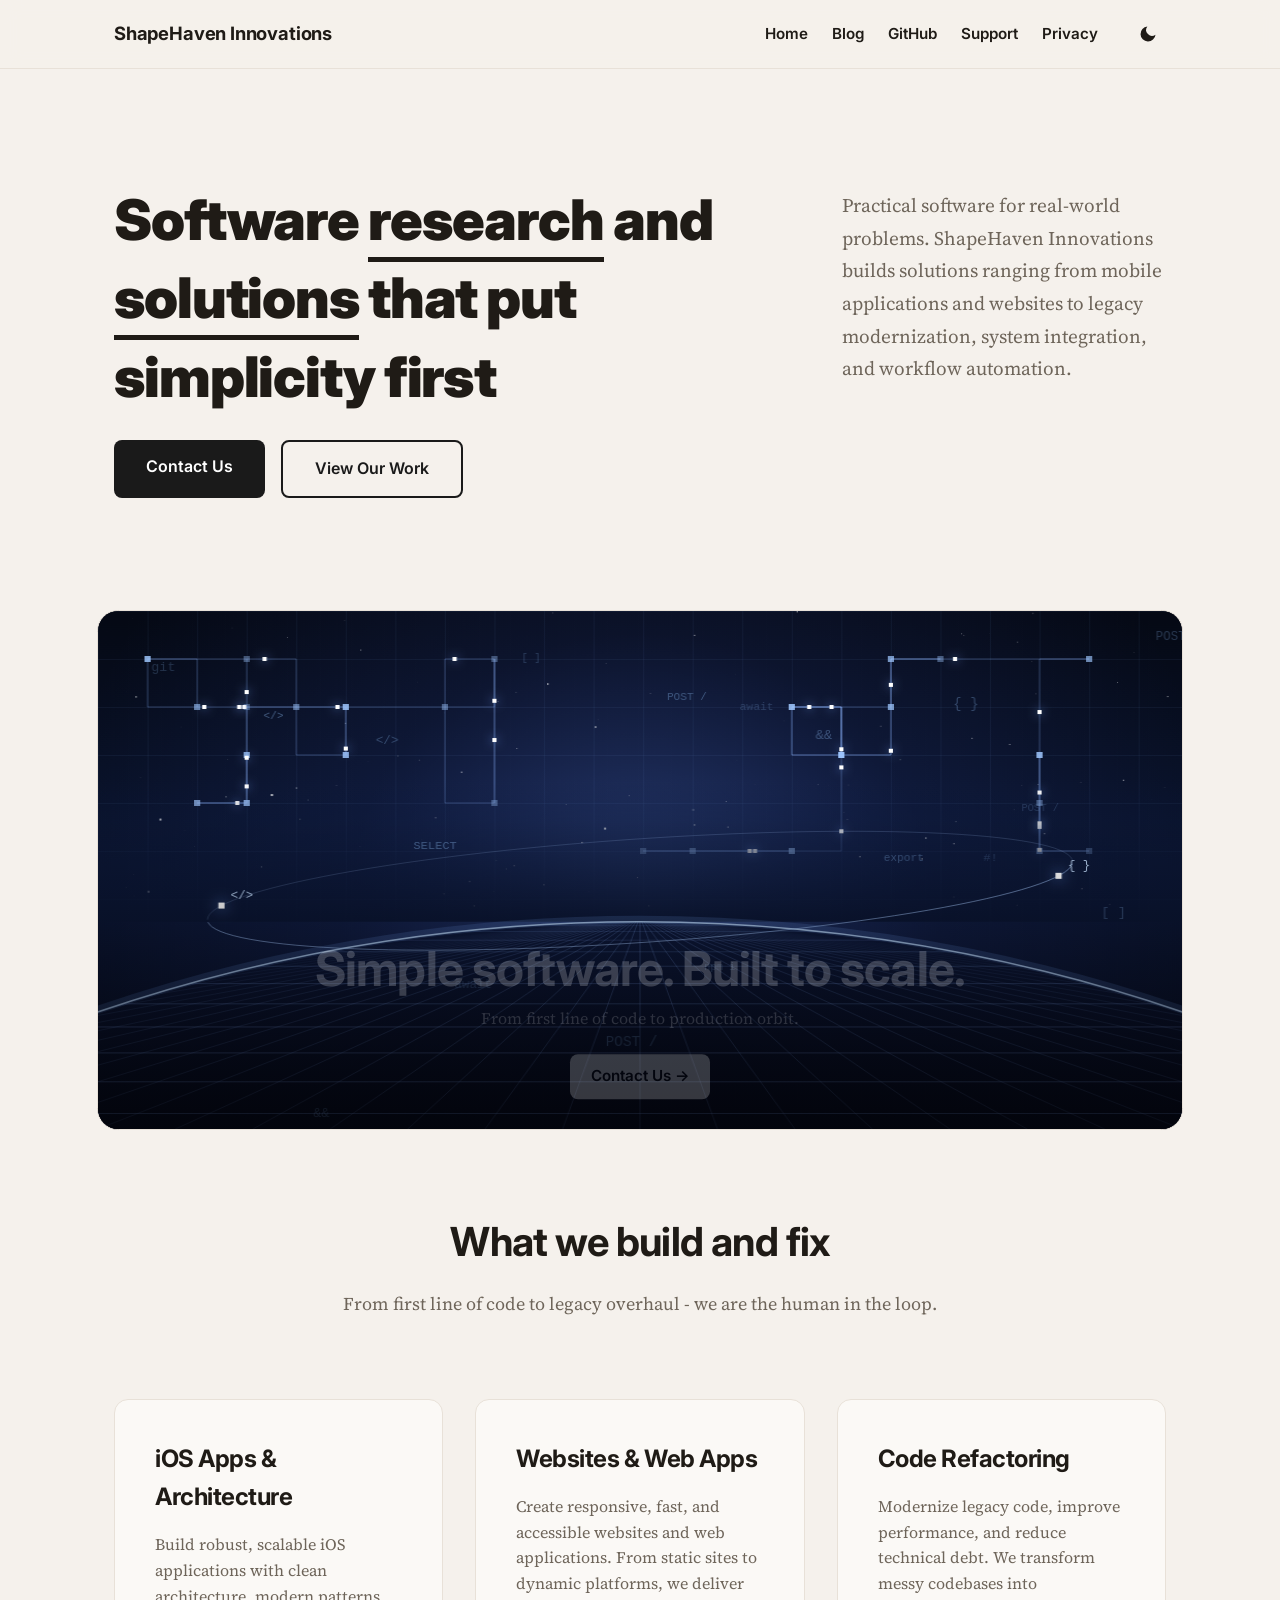
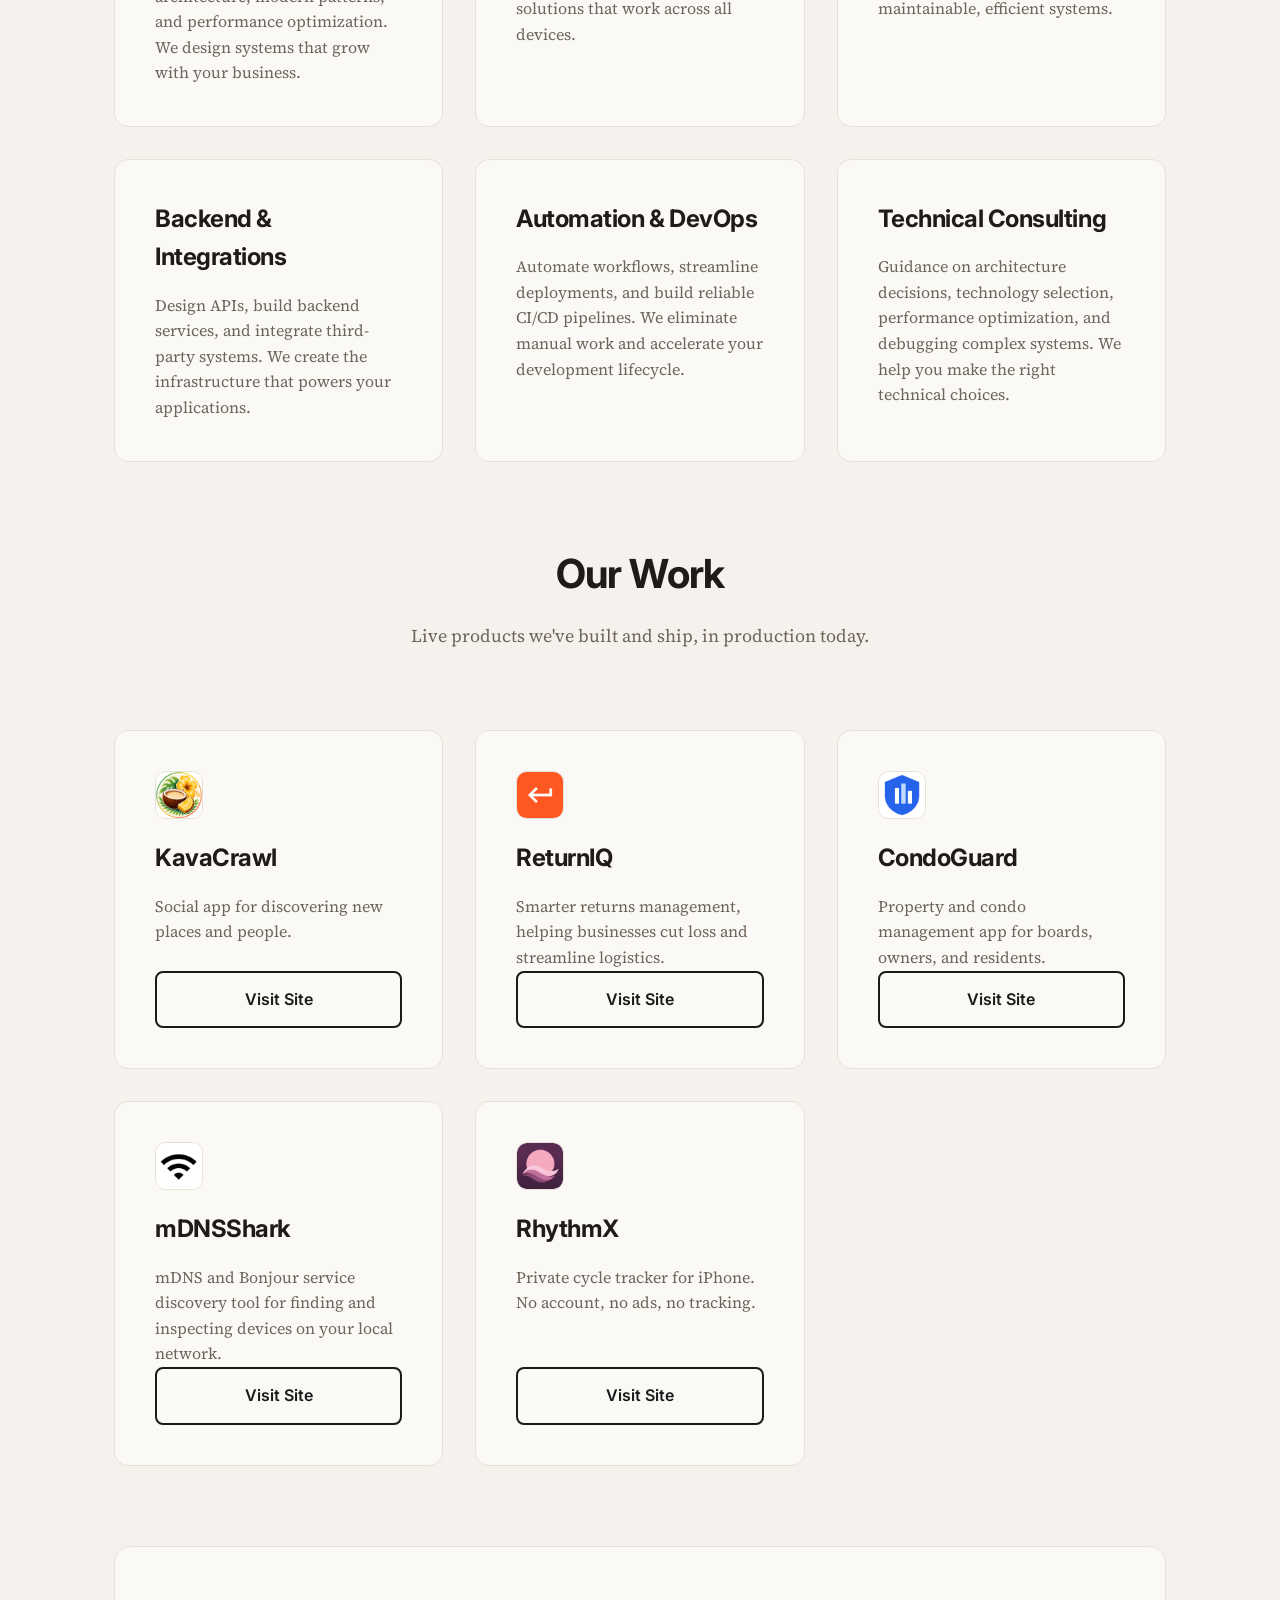
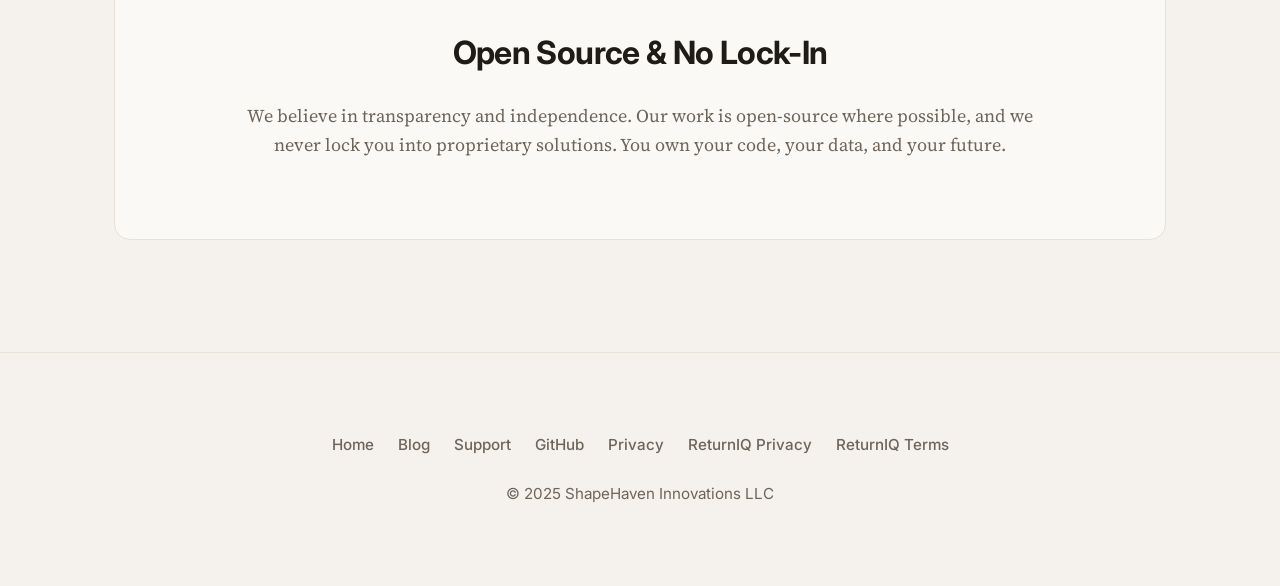
==== commit d7149aa0: "20261210-remove guides from rhythmx card" ====
--- a/index.html
+++ b/index.html
@@ -348,11 +348,6 @@
             <p>
               Private cycle tracker for iPhone. No account, no ads, no tracking.
             </p>
-            <p>
-              Guides:
-              <a href="https://rhythmx.shapehaveninnovations.com/guides/track-your-cycle-privately/">Track your cycle privately</a>,
-              <a href="https://rhythmx.shapehaveninnovations.com/guides/menstrual-cycle-phases-reference/">Cycle phases reference</a>
-            </p>
             <a href="https://rhythmx.shapehaveninnovations.com/" class="btn btn-secondary" target="_blank" rel="noopener">Visit Site</a>
           </div>
         </div>
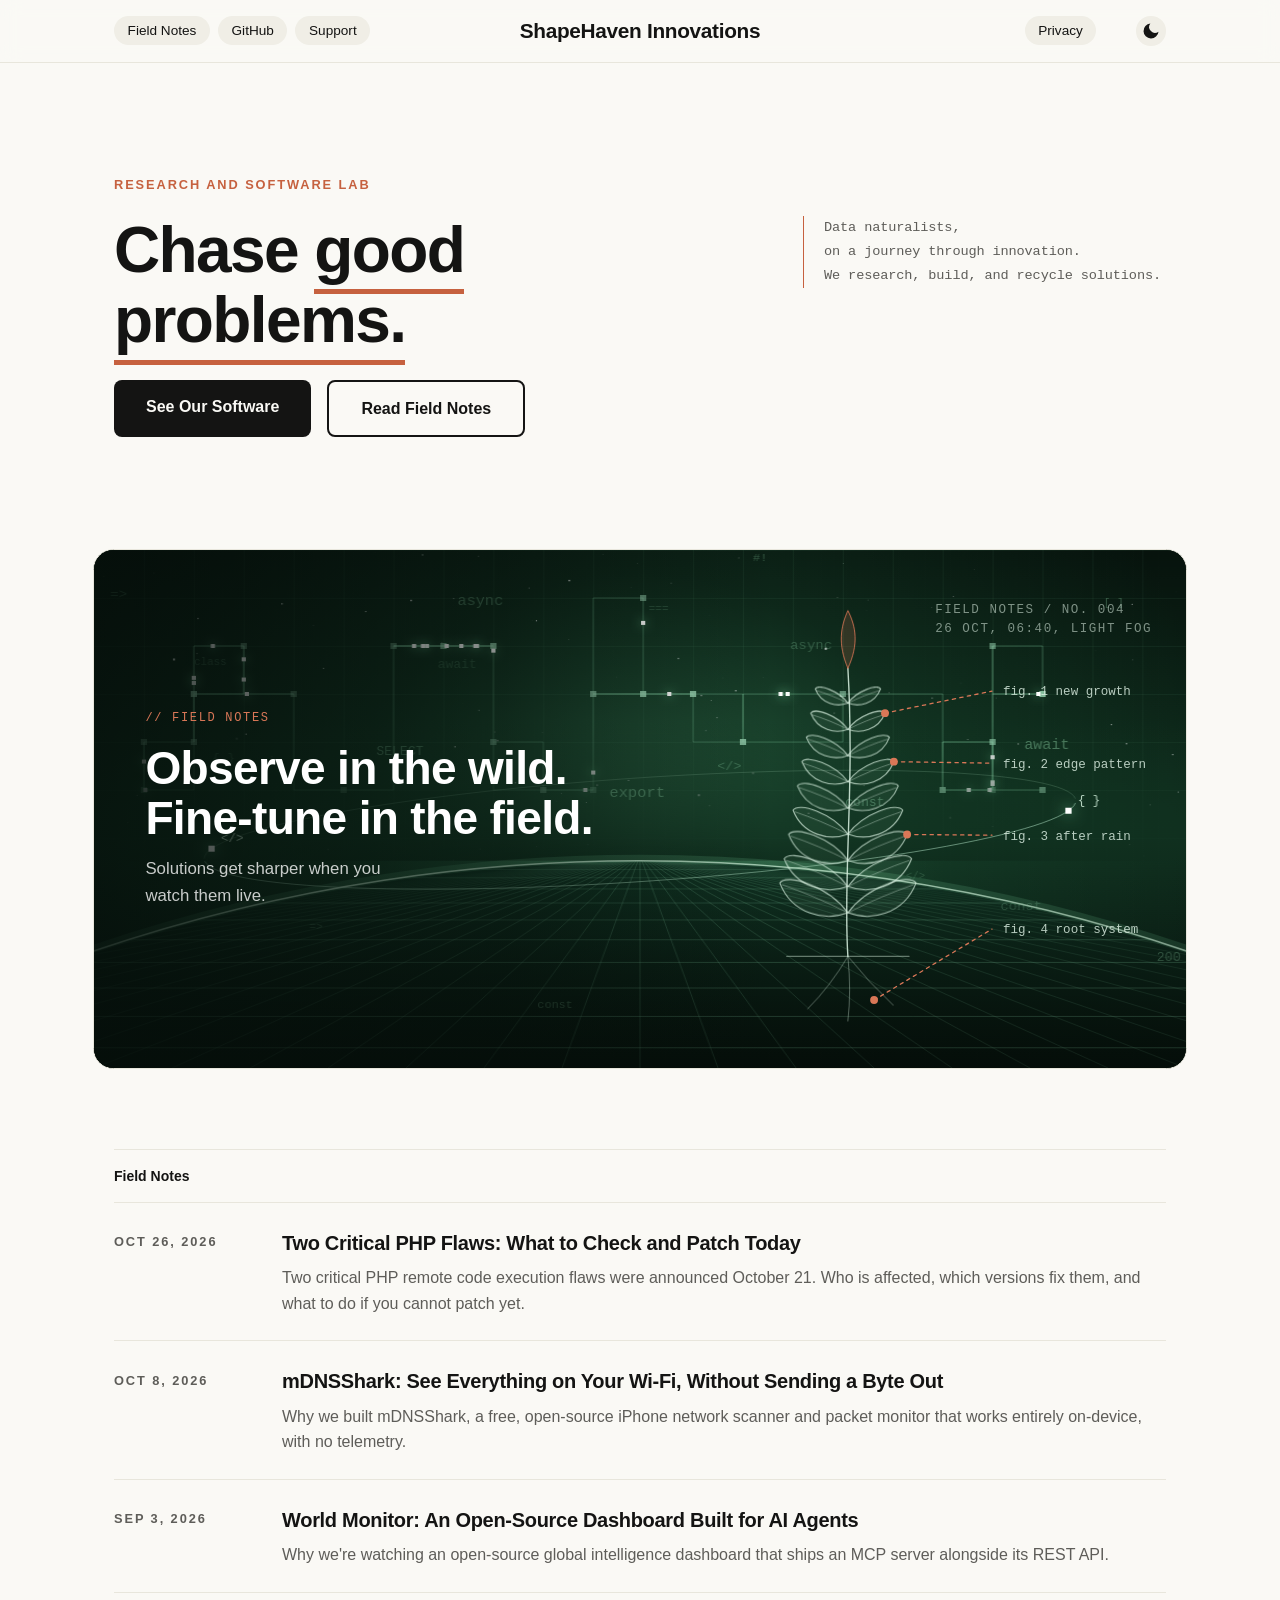
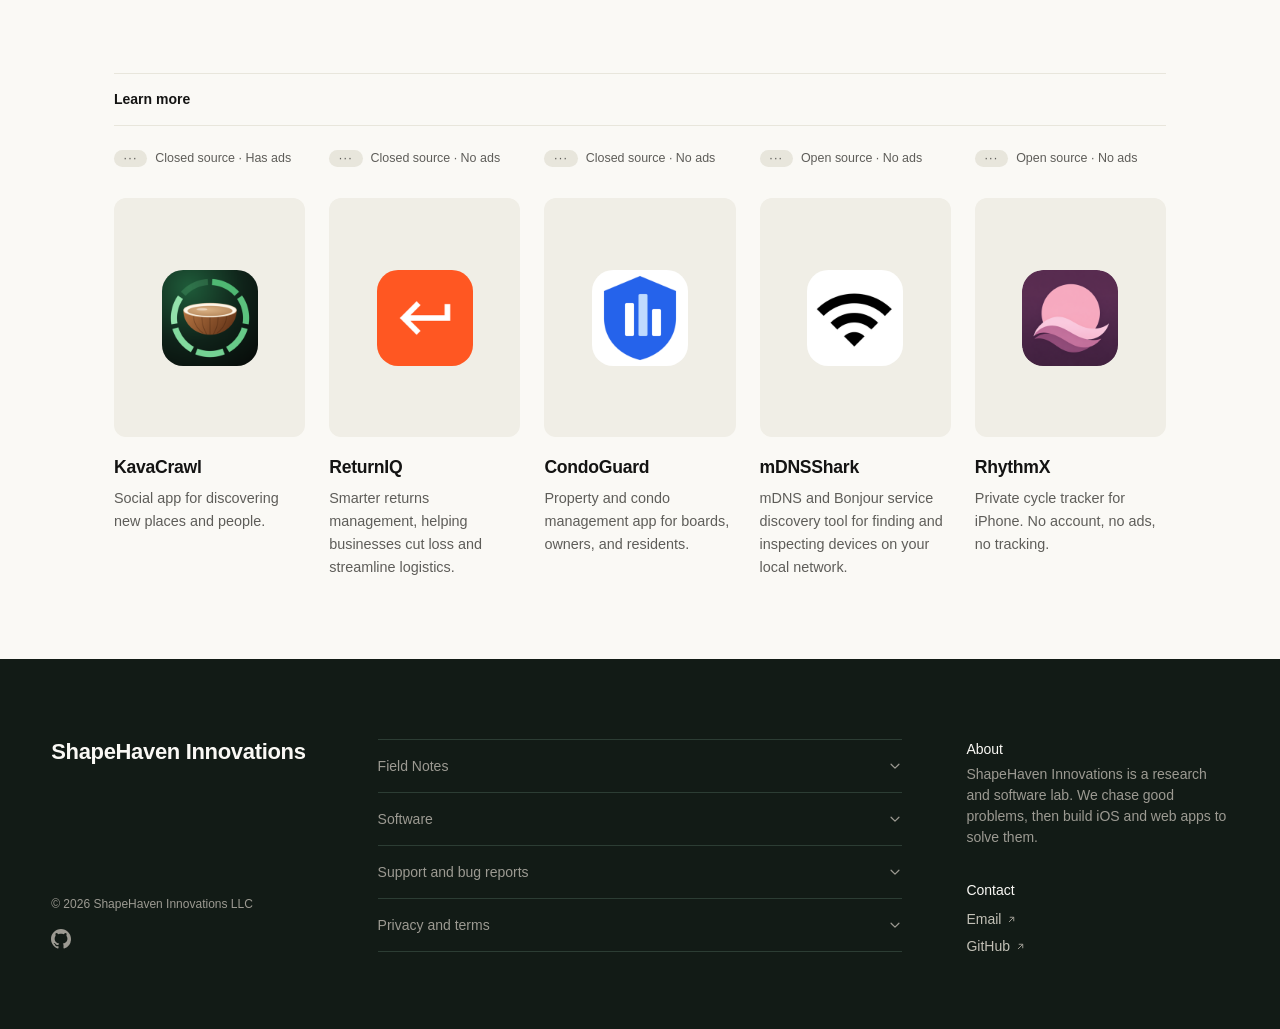
==== commit b0360907: "20262610-research-software-lab-redesign." ====
--- a/index.html
+++ b/index.html
@@ -4,12 +4,12 @@
     <meta charset="UTF-8" />
     <meta name="viewport" content="width=device-width, initial-scale=1.0" />
     <title>Home | ShapeHaven Innovations</title>
-    <meta name="description" content="ShapeHaven Innovations builds iOS apps, custom software, and websites. Code refactoring, IT consulting, problem solving, and DevOps." />
+    <meta name="description" content="ShapeHaven Innovations is a research and software lab. We chase good problems, then build iOS and web apps to solve them." />
     <meta name="robots" content="index, follow" />
 
     <!-- Open Graph / Social Media -->
-    <meta property="og:title" content="ShapeHaven Innovations | Innovation & Modernization" />
-    <meta property="og:description" content="ShapeHaven Innovations builds iOS apps, custom software, and websites. Code refactoring, IT consulting, problem solving, and DevOps." />
+    <meta property="og:title" content="ShapeHaven Innovations | Research and Software Lab" />
+    <meta property="og:description" content="ShapeHaven Innovations is a research and software lab. We chase good problems, then build iOS and web apps to solve them." />
     <meta property="og:image" content="https://shapehaveninnovations.com/images/og-image.png" />
     <meta property="og:image:width" content="1200" />
     <meta property="og:image:height" content="630" />
@@ -25,22 +25,17 @@
       (function() {
         var t = localStorage.getItem('theme');
         if (t) document.documentElement.setAttribute('data-theme', t);
-        else if (window.matchMedia('(prefers-color-scheme: dark)').matches)
-          document.documentElement.setAttribute('data-theme', 'dark');
+        // No saved choice: stay on the light theme. Dark is opt-in via the toggle.
       })();
     </script>
-
-    <link rel="preconnect" href="https://fonts.googleapis.com" />
-    <link rel="preconnect" href="https://fonts.gstatic.com" crossorigin />
-    <link href="https://fonts.googleapis.com/css2?family=Inter:wght@400;600;700;800;900&family=Source+Serif+4:opsz,wght@8..60,400;8..60,600&display=swap" rel="stylesheet" />
     <link rel="stylesheet" href="style.css" />
     <link rel="canonical" href="https://shapehaveninnovations.com/" />
-    <link rel="alternate" type="application/rss+xml" title="ShapeHaven Innovations Blog" href="https://shapehaveninnovations.com/feed.xml" />
+    <link rel="alternate" type="application/rss+xml" title="ShapeHaven Innovations Field Notes" href="https://shapehaveninnovations.com/feed.xml" />
 
     <!-- Twitter Card -->
     <meta name="twitter:card" content="summary_large_image" />
-    <meta name="twitter:title" content="ShapeHaven Innovations | Innovation & Modernization" />
-    <meta name="twitter:description" content="ShapeHaven Innovations builds iOS apps, custom software, and websites. Code refactoring, IT consulting, problem solving, and DevOps." />
+    <meta name="twitter:title" content="ShapeHaven Innovations | Research and Software Lab" />
+    <meta name="twitter:description" content="ShapeHaven Innovations is a research and software lab. We chase good problems, then build iOS and web apps to solve them." />
     <meta name="twitter:image" content="https://shapehaveninnovations.com/images/og-image.png" />
     <!-- Structured Data -->
     <script type="application/ld+json">
@@ -51,7 +46,7 @@
         "name": "ShapeHaven Innovations",
         "url": "https://shapehaveninnovations.com",
         "logo": "https://shapehaveninnovations.com/images/logo.png",
-        "description": "Boutique software consultancy specializing in iOS app development, custom software, web applications, backend systems, and IT consulting.",
+        "description": "ShapeHaven Innovations is a research and software lab. We chase good problems, then build iOS and web apps to solve them.",
         "email": "info@shapehaveninnovations.com",
         "sameAs": ["https://github.com/Shapehaven-Innovations"]
       },
@@ -64,74 +59,7 @@
       {
         "@context": "https://schema.org",
         "@type": "ItemList",
-        "name": "Services",
-        "itemListElement": [
-          {
-            "@type": "ListItem",
-            "position": 1,
-            "item": {
-              "@type": "Service",
-              "name": "iOS Apps & Architecture",
-              "description": "Build robust, scalable iOS applications with clean architecture, modern patterns, and performance optimization.",
-              "provider": { "@type": "Organization", "name": "ShapeHaven Innovations" }
-            }
-          },
-          {
-            "@type": "ListItem",
-            "position": 2,
-            "item": {
-              "@type": "Service",
-              "name": "Websites & Web Apps",
-              "description": "Create responsive, fast, and accessible websites and web applications.",
-              "provider": { "@type": "Organization", "name": "ShapeHaven Innovations" }
-            }
-          },
-          {
-            "@type": "ListItem",
-            "position": 3,
-            "item": {
-              "@type": "Service",
-              "name": "Code Refactoring",
-              "description": "Modernize legacy code, improve performance, and reduce technical debt.",
-              "provider": { "@type": "Organization", "name": "ShapeHaven Innovations" }
-            }
-          },
-          {
-            "@type": "ListItem",
-            "position": 4,
-            "item": {
-              "@type": "Service",
-              "name": "Backend & Integrations",
-              "description": "Design APIs, build backend services, and integrate third-party systems.",
-              "provider": { "@type": "Organization", "name": "ShapeHaven Innovations" }
-            }
-          },
-          {
-            "@type": "ListItem",
-            "position": 5,
-            "item": {
-              "@type": "Service",
-              "name": "Automation & DevOps",
-              "description": "Automate workflows, streamline deployments, and build reliable CI/CD pipelines.",
-              "provider": { "@type": "Organization", "name": "ShapeHaven Innovations" }
-            }
-          },
-          {
-            "@type": "ListItem",
-            "position": 6,
-            "item": {
-              "@type": "Service",
-              "name": "Technical Consulting",
-              "description": "Guidance on architecture decisions, technology selection, performance optimization, and debugging complex systems.",
-              "provider": { "@type": "Organization", "name": "ShapeHaven Innovations" }
-            }
-          }
-        ]
-      },
-      {
-        "@context": "https://schema.org",
-        "@type": "ItemList",
-        "name": "Our Work",
+        "name": "Software",
         "itemListElement": [
           {
             "@type": "ListItem",
@@ -163,7 +91,7 @@
             "item": {
               "@type": "SoftwareApplication",
               "name": "KavaCrawl",
-              "url": "https://kavacrawl.shapehaveninnovations.com/",
+              "url": "https://kavacrawl.app/",
               "description": "Social app for discovering new places and people.",
               "applicationCategory": "SocialNetworkingApplication",
               "creator": { "@type": "Organization", "name": "ShapeHaven Innovations" }
@@ -206,7 +134,7 @@
         </div>
         <nav id="main-nav">
           <a href="/">Home</a>
-          <a href="/blog/">Blog</a>
+          <a href="/blog/">Field Notes</a>
           <a href="https://github.com/Shapehaven-Innovations" target="_blank" rel="noopener">GitHub</a>
           <a href="/support.html">Support</a>
           <a href="/privacy.html">Privacy</a>
@@ -225,160 +153,194 @@
     <main>
       <section class="container hero">
         <div class="hero-text">
-          <h1>Software <span class="hl">research</span> and<br><span class="hl">solutions</span> that put<br>simplicity first</h1>
+          <span class="hero-eyebrow">Research and software lab</span>
+          <h1>Chase <span class="hl">good problems.</span></h1>
           <div class="cta-group">
-            <a href="mailto:info@shapehaveninnovations.com" class="btn btn-primary">Contact Us</a>
-            <a href="#our-work" class="btn btn-secondary">View Our Work</a>
+            <a href="#our-work" class="btn btn-primary">See Our Software</a>
+            <a href="/blog/" class="btn btn-secondary">Read Field Notes</a>
           </div>
         </div>
         <p class="hero-description">
-          Practical software for real-world problems. ShapeHaven Innovations builds
-          solutions ranging from mobile applications and websites to legacy
-          modernization, system integration, and workflow automation.
+          <span>Data naturalists,</span>
+          <span>on a journey through innovation.</span>
+          <span>We research, build, and recycle solutions.</span>
         </p>
       </section>
 
       <section class="container">
         <div class="space-hero">
           <canvas aria-hidden="true"></canvas>
+          <div class="journal" aria-hidden="true">
+            <svg viewBox="0 0 560 440" preserveAspectRatio="xMidYMid meet">
+              <text class="j-tag j-head j-fade" x="330" y="40" style="animation-delay:.2s">FIELD NOTES / NO. 004</text>
+              <text class="j-tag j-head j-fade" x="330" y="58" style="animation-delay:.3s">26 OCT, 06:40, LIGHT FOG</text>
+              <g transform="translate(250 355) scale(.8)"><g class="j-sway" id="journal-plant"></g></g>
+              <g id="journal-marks"></g>
+            </svg>
+          </div>
           <div class="space-hero-caption">
-            <h2>Simple software. Built to scale.</h2>
-            <p>From first line of code to production orbit.</p>
-            <a href="mailto:info@shapehaveninnovations.com" class="space-hero-btn">Contact Us &rarr;</a>
+            <span class="hero-kicker">// Field Notes</span>
+            <h2>Observe in the wild. Fine-tune in the field.</h2>
+            <p>Solutions get sharper when you watch them live.</p>
           </div>
         </div>
       </section>
 
       <section class="container">
-        <div class="section-header">
-          <h2>What we build and fix</h2>
-          <p class="section-intro">
-            From first line of code to legacy overhaul - we are the human in the loop.
-          </p>
-        </div>
-        
-        <div class="grid">
-          <div class="card">
-            <h3>iOS Apps & Architecture</h3>
-            <p>
-              Build robust, scalable iOS applications with clean architecture, modern patterns, 
-              and performance optimization. We design systems that grow with your business.
-            </p>
-          </div>
-          <div class="card">
-            <h3>Websites & Web Apps</h3>
-            <p>
-              Create responsive, fast, and accessible websites and web applications. 
-              From static sites to dynamic platforms, we deliver solutions that work across all devices.
-            </p>
-          </div>
-          <div class="card">
-            <h3>Code Refactoring</h3>
-            <p>
-              Modernize legacy code, improve performance, and reduce technical debt. 
-              We transform messy codebases into maintainable, efficient systems.
-            </p>
-          </div>
-          <div class="card">
-            <h3>Backend & Integrations</h3>
-            <p>
-              Design APIs, build backend services, and integrate third-party systems. 
-              We create the infrastructure that powers your applications.
-            </p>
-          </div>
-          <div class="card">
-            <h3>Automation & DevOps</h3>
-            <p>
-              Automate workflows, streamline deployments, and build reliable CI/CD pipelines. 
-              We eliminate manual work and accelerate your development lifecycle.
-            </p>
-          </div>
-          <div class="card">
-            <h3>Technical Consulting</h3>
-            <p>
-              Guidance on architecture decisions, technology selection, performance optimization,
-              and debugging complex systems. We help you make the right technical choices.
-            </p>
-          </div>
+        <div class="section-header" id="field-notes">
+          <h2>Field Notes</h2>
+        </div>
+
+        <div class="notes-list">
+          <a class="note-row" href="/blog/php-critical-rce-patch">
+            <span class="note-date">Oct 26, 2026</span>
+            <div>
+              <h3>Two Critical PHP Flaws: What to Check and Patch Today</h3>
+              <p>Two critical PHP remote code execution flaws were announced October 21. Who is affected, which versions fix them, and what to do if you cannot patch yet.</p>
+            </div>
+          </a>
+          <a class="note-row" href="/blog/mdnsshark-app">
+            <span class="note-date">Oct 8, 2026</span>
+            <div>
+              <h3>mDNSShark: See Everything on Your Wi-Fi, Without Sending a Byte Out</h3>
+              <p>Why we built mDNSShark, a free, open-source iPhone network scanner and packet monitor that works entirely on-device, with no telemetry.</p>
+            </div>
+          </a>
+          <a class="note-row" href="/blog/worldmonitor-app">
+            <span class="note-date">Sep 3, 2026</span>
+            <div>
+              <h3>World Monitor: An Open-Source Dashboard Built for AI Agents</h3>
+              <p>Why we're watching an open-source global intelligence dashboard that ships an MCP server alongside its REST API.</p>
+            </div>
+          </a>
         </div>
 
         <div class="section-header" id="our-work">
-          <h2>Our Work</h2>
-          <p class="section-intro">
-            Live products we've built and ship, in production today.
-          </p>
-        </div>
-
-        <div class="grid">
-          <div class="card">
-            <img class="app-icon" src="images/apps/kavacrawl.png" alt="" width="48" height="48" loading="lazy" />
+          <h2>Learn more</h2>
+        </div>
+
+        <div class="tiles">
+          <a class="tile" href="https://kavacrawl.app/" target="_blank" rel="noopener">
+            <div class="note-meta"><span class="note-pill" aria-hidden="true">&middot;&middot;&middot;</span><span>Closed source &middot; Has ads</span></div>
+            <div class="tile-art"><img src="images/apps/kavacrawl.png" alt="" width="96" height="96" loading="lazy" /></div>
             <h3>KavaCrawl</h3>
-            <p>
-              Social app for discovering new places and people.
-            </p>
-            <a href="https://kavacrawl.shapehaveninnovations.com/" class="btn btn-secondary" target="_blank" rel="noopener">Visit Site</a>
-          </div>
-          <div class="card">
-            <img class="app-icon" src="images/apps/returniq.png" alt="" width="48" height="48" loading="lazy" />
+            <p>Social app for discovering new places and people.</p>
+          </a>
+          <a class="tile" href="https://returniq.shapehaveninnovations.com/" target="_blank" rel="noopener">
+            <div class="note-meta"><span class="note-pill" aria-hidden="true">&middot;&middot;&middot;</span><span>Closed source &middot; No ads</span></div>
+            <div class="tile-art"><img src="images/apps/returniq.png" alt="" width="96" height="96" loading="lazy" /></div>
             <h3>ReturnIQ</h3>
-            <p>
-              Smarter returns management, helping businesses cut loss and streamline logistics.
-            </p>
-            <a href="https://returniq.shapehaveninnovations.com/" class="btn btn-secondary" target="_blank" rel="noopener">Visit Site</a>
-          </div>
-          <div class="card">
-            <img class="app-icon" src="images/apps/condoguard.png" alt="" width="48" height="48" loading="lazy" />
+            <p>Smarter returns management, helping businesses cut loss and streamline logistics.</p>
+          </a>
+          <a class="tile" href="https://condoguard.app/" target="_blank" rel="noopener">
+            <div class="note-meta"><span class="note-pill" aria-hidden="true">&middot;&middot;&middot;</span><span>Closed source &middot; No ads</span></div>
+            <div class="tile-art"><img src="images/apps/condoguard.png" alt="" width="96" height="96" loading="lazy" /></div>
             <h3>CondoGuard</h3>
-            <p>
-              Property and condo management app for boards, owners, and residents.
-            </p>
-            <a href="https://condoguard.app/" class="btn btn-secondary" target="_blank" rel="noopener">Visit Site</a>
-          </div>
-          <div class="card">
-            <img class="app-icon" src="images/apps/mdnsshark.png" alt="" width="48" height="48" loading="lazy" />
+            <p>Property and condo management app for boards, owners, and residents.</p>
+          </a>
+          <a class="tile" href="https://mdnsshark.shapehaveninnovations.com/" target="_blank" rel="noopener">
+            <div class="note-meta"><span class="note-pill" aria-hidden="true">&middot;&middot;&middot;</span><span>Open source &middot; No ads</span></div>
+            <div class="tile-art"><img src="images/apps/mdnsshark.png" alt="" width="96" height="96" loading="lazy" /></div>
             <h3>mDNSShark</h3>
-            <p>
-              mDNS and Bonjour service discovery tool for finding and inspecting devices on your local network.
-            </p>
-            <a href="https://mdnsshark.shapehaveninnovations.com/" class="btn btn-secondary" target="_blank" rel="noopener">Visit Site</a>
-          </div>
-          <div class="card">
-            <img class="app-icon" src="images/apps/rhythmx.png" alt="" width="48" height="48" loading="lazy" />
+            <p>mDNS and Bonjour service discovery tool for finding and inspecting devices on your local network.</p>
+          </a>
+          <a class="tile" href="https://rhythmx.shapehaveninnovations.com/" target="_blank" rel="noopener">
+            <div class="note-meta"><span class="note-pill" aria-hidden="true">&middot;&middot;&middot;</span><span>Open source &middot; No ads</span></div>
+            <div class="tile-art"><img src="images/apps/rhythmx.png" alt="" width="96" height="96" loading="lazy" /></div>
             <h3>RhythmX</h3>
-            <p>
-              Private cycle tracker for iPhone. No account, no ads, no tracking.
-            </p>
-            <a href="https://rhythmx.shapehaveninnovations.com/" class="btn btn-secondary" target="_blank" rel="noopener">Visit Site</a>
-          </div>
-        </div>
-
-        <div class="highlight-section">
-          <h3>Open Source & No Lock-In</h3>
-          <p>
-            We believe in transparency and independence. Our work is open-source where possible, 
-            and we never lock you into proprietary solutions. You own your code, your data, and your future.
-          </p>
+            <p>Private cycle tracker for iPhone. No account, no ads, no tracking.</p>
+          </a>
         </div>
       </section>
     </main>
 
-    <footer>
-      <div class="container">
-        <nav class="footer-links">
-          <a href="/">Home</a>
-          <a href="/blog/">Blog</a>
-          <a href="/support.html">Support</a>
-          <a href="https://github.com/Shapehaven-Innovations" target="_blank" rel="noopener">GitHub</a>
-          <a href="/privacy.html">Privacy</a>
-          <a href="/returniq-privacy.html">ReturnIQ Privacy</a>
-          <a href="/returniq-terms.html">ReturnIQ Terms</a>
-        </nav>
-<p>&copy; 2025 ShapeHaven Innovations LLC</p>
+    <footer class="site-footer">
+      <div class="site-footer__inner">
+        <div class="site-footer__brand">
+          <p class="site-footer__wordmark">ShapeHaven Innovations</p>
+        </div>
+
+        <div class="site-footer__menu">
+          <details class="site-footer__group">
+            <summary>
+              <span>Field Notes</span>
+              <svg class="site-footer__chevron" viewBox="0 0 16 16" width="14" height="14" aria-hidden="true" focusable="false"><path d="M3.5 6l4.5 4.5L12.5 6" fill="none" stroke="currentColor" stroke-width="1.4" stroke-linecap="round" stroke-linejoin="round"/></svg>
+            </summary>
+            <ul class="site-footer__list">
+              <li><a href="/blog/">All Field Notes</a></li>
+              <li><a href="/blog/php-critical-rce-patch">Two Critical PHP Flaws: What to Check and Patch Today</a></li>
+              <li><a href="/blog/mdnsshark-app">mDNSShark: See Everything on Your Wi-Fi, Without Sending a Byte Out</a></li>
+              <li><a href="/blog/worldmonitor-app">World Monitor: An Open-Source Dashboard Built for AI Agents</a></li>
+              <li><a href="/feed.xml" target="_blank" rel="noopener">RSS feed</a></li>
+            </ul>
+          </details>
+
+          <details class="site-footer__group">
+            <summary>
+              <span>Software</span>
+              <svg class="site-footer__chevron" viewBox="0 0 16 16" width="14" height="14" aria-hidden="true" focusable="false"><path d="M3.5 6l4.5 4.5L12.5 6" fill="none" stroke="currentColor" stroke-width="1.4" stroke-linecap="round" stroke-linejoin="round"/></svg>
+            </summary>
+            <ul class="site-footer__list">
+              <li><a href="https://kavacrawl.app/" target="_blank" rel="noopener">KavaCrawl</a></li>
+              <li><a href="https://returniq.shapehaveninnovations.com/" target="_blank" rel="noopener">ReturnIQ</a></li>
+              <li><a href="https://condoguard.app/" target="_blank" rel="noopener">CondoGuard</a></li>
+              <li><a href="https://mdnsshark.shapehaveninnovations.com/" target="_blank" rel="noopener">mDNSShark</a></li>
+              <li><a href="https://rhythmx.shapehaveninnovations.com/" target="_blank" rel="noopener">RhythmX</a></li>
+            </ul>
+          </details>
+
+          <details class="site-footer__group">
+            <summary>
+              <span>Support and bug reports</span>
+              <svg class="site-footer__chevron" viewBox="0 0 16 16" width="14" height="14" aria-hidden="true" focusable="false"><path d="M3.5 6l4.5 4.5L12.5 6" fill="none" stroke="currentColor" stroke-width="1.4" stroke-linecap="round" stroke-linejoin="round"/></svg>
+            </summary>
+            <ul class="site-footer__list">
+              <li><a href="/support.html">Support page</a></li>
+              <li><a href="mailto:info@shapehaveninnovations.com">Email us</a></li>
+            </ul>
+            <p class="site-footer__sublabel">Public bug trackers</p>
+            <ul class="site-footer__list">
+              <li><a href="https://github.com/Shapehaven-Innovations/RhythmX/issues/new/choose" target="_blank" rel="noopener">RhythmX</a></li>
+              <li><a href="https://github.com/Shapehaven-Innovations/mDNSShark/issues/new/choose" target="_blank" rel="noopener">mDNSShark</a></li>
+              <li><a href="https://github.com/Shapehaven-Innovations/ReturnIQ-Site/issues/new/choose" target="_blank" rel="noopener">ReturnIQ</a></li>
+              <li><a href="https://github.com/Shapehaven-Innovations/KavaCrawl-Site/issues/new/choose" target="_blank" rel="noopener">KavaCrawl</a></li>
+              <li><span class="site-footer__note">CondoGuard: <a href="mailto:info@shapehaveninnovations.com">email us</a></span></li>
+            </ul>
+          </details>
+
+          <details class="site-footer__group">
+            <summary>
+              <span>Privacy and terms</span>
+              <svg class="site-footer__chevron" viewBox="0 0 16 16" width="14" height="14" aria-hidden="true" focusable="false"><path d="M3.5 6l4.5 4.5L12.5 6" fill="none" stroke="currentColor" stroke-width="1.4" stroke-linecap="round" stroke-linejoin="round"/></svg>
+            </summary>
+            <ul class="site-footer__list">
+              <li><a href="/privacy.html">Privacy Policy</a></li>
+              <li><a href="/returniq-privacy.html">ReturnIQ Privacy Policy</a></li>
+              <li><a href="/returniq-terms.html">ReturnIQ Terms of Service</a></li>
+            </ul>
+          </details>
+        </div>
+
+        <div class="site-footer__about">
+          <h2 class="site-footer__heading">About</h2>
+          <p class="site-footer__text">ShapeHaven Innovations is a research and software lab. We chase good problems, then build iOS and web apps to solve them.</p>
+          <h2 class="site-footer__heading">Contact</h2>
+          <ul class="site-footer__contact">
+            <li><a href="mailto:info@shapehaveninnovations.com">Email<svg class="site-footer__arrow" viewBox="0 0 10 10" width="9" height="9" aria-hidden="true" focusable="false"><path d="M2.5 7.5l5-5M3.5 2.5h4v4" fill="none" stroke="currentColor" stroke-width="1.1" stroke-linecap="round" stroke-linejoin="round"/></svg></a></li>
+            <li><a href="https://github.com/Shapehaven-Innovations" target="_blank" rel="noopener">GitHub<svg class="site-footer__arrow" viewBox="0 0 10 10" width="9" height="9" aria-hidden="true" focusable="false"><path d="M2.5 7.5l5-5M3.5 2.5h4v4" fill="none" stroke="currentColor" stroke-width="1.1" stroke-linecap="round" stroke-linejoin="round"/></svg></a></li>
+          </ul>
+        </div>
+
+        <div class="site-footer__legal">
+          <p class="site-footer__copyright">&copy; 2026 ShapeHaven Innovations LLC</p>
+          <a class="site-footer__icon" href="https://github.com/Shapehaven-Innovations" target="_blank" rel="noopener" aria-label="ShapeHaven Innovations on GitHub (opens in a new tab)"><svg viewBox="0 0 16 16" width="20" height="20" aria-hidden="true" focusable="false"><path fill="currentColor" d="M8 0C3.58 0 0 3.58 0 8c0 3.54 2.29 6.53 5.47 7.59.4.07.55-.17.55-.38 0-.19-.01-.82-.01-1.49-2.01.37-2.53-.49-2.69-.94-.09-.23-.48-.94-.82-1.13-.28-.15-.68-.52-.01-.53.63-.01 1.08.58 1.23.82.72 1.21 1.87.87 2.33.66.07-.52.28-.87.51-1.07-1.78-.2-3.64-.89-3.64-3.95 0-.87.31-1.59.82-2.15-.08-.2-.36-1.02.08-2.12 0 0 .67-.21 2.2.82.64-.18 1.32-.27 2-.27.68 0 1.36.09 2 .27 1.53-1.04 2.2-.82 2.2-.82.44 1.1.16 1.92.08 2.12.51.56.82 1.27.82 2.15 0 3.07-1.87 3.75-3.65 3.95.29.25.54.73.54 1.48 0 1.07-.01 1.93-.01 2.2 0 .21.15.46.55.38A8.013 8.013 0 0016 8c0-4.42-3.58-8-8-8z"/></svg></a>
+        </div>
       </div>
     </footer>
 
     <script src="config.js"></script>
     <script src="space-hero.js"></script>
+    <script src="journal-hero.js"></script>
     <script src="project-hero.js"></script>
     <script src="script.js"></script>
     <script src="transitions.js"></script>
--- a/style.css
+++ b/style.css
@@ -1,26 +1,35 @@
 :root {
-  --primary-color: #1a1a1a;
-  --on-primary: #fff;
-  --bg-color: #f5f1ec;
-  --card-bg: #fbf9f6;
-  --text-color: #1f1b16;
-  --light-text: #6e655a;
-  --border-color: #e8e1d8;
-  --shadow-color: rgba(31, 27, 22, 0.06);
-  --header-bg: rgba(245, 241, 236, 0.85);
+  /* Palette follows anthropic.com's published tokens (ivory / slate / clay) */
+  --primary-color: #141413;
+  --on-primary: #faf9f5;
+  --accent: #c6613f;
+  --bg-color: #faf9f5;
+  --card-bg: #f0eee6;
+  --text-color: #141413;
+  --light-text: #5e5d59;
+  --border-color: #e8e6dc;
+  --hover-bg: #e8e6dc;
+  --shadow-color: rgba(20, 20, 19, 0.06);
+  --header-bg: rgba(250, 249, 245, 0.85);
   --transition: all 0.3s cubic-bezier(0.4, 0, 0.2, 1);
 }
 
 [data-theme="dark"] {
-  --primary-color: #ffffff;
-  --on-primary: #000000;
-  --bg-color: #000000;
-  --card-bg: #141414;
-  --text-color: #ffffff;
-  --light-text: #a3a3a3;
-  --border-color: #2a2a2a;
-  --shadow-color: rgba(0, 0, 0, 0.5);
-  --header-bg: rgba(0, 0, 0, 0.85);
+  --primary-color: #edf2ec;
+  --on-primary: #1d2923;
+  --accent: #e2895e;
+  --bg-color: #1d2923;
+  --card-bg: #26352d;
+  --text-color: #edf2ec;
+  --light-text: #a8b9ad;
+  --border-color: #364a3f;
+  --hover-bg: #364a3f;
+  --shadow-color: rgba(0, 0, 0, 0.3);
+  --header-bg: rgba(29, 41, 35, 0.85);
+}
+
+em, i, cite, address, dfn, var {
+  font-style: normal;
 }
 
 * {
@@ -30,7 +39,7 @@
 }
 
 body {
-  font-family: 'Source Serif 4', Georgia, serif;
+  font-family: -apple-system, BlinkMacSystemFont, 'Segoe UI', Helvetica, Arial, sans-serif;
   background-color: var(--bg-color);
   color: var(--text-color);
   line-height: 1.6;
@@ -39,9 +48,9 @@
 }
 
 h1, h2, h3, .tagline {
-  font-family: 'Inter', -apple-system, BlinkMacSystemFont, sans-serif;
-  font-weight: 700;
-  letter-spacing: -0.02em;
+  font-family: -apple-system, BlinkMacSystemFont, 'Segoe UI', Helvetica, Arial, sans-serif;
+  font-weight: 600;
+  letter-spacing: -0.015em;
 }
 
 .container {
@@ -81,10 +90,10 @@
 }
 
 .logo-text {
-  font-family: 'Inter', -apple-system, BlinkMacSystemFont, sans-serif;
-  font-weight: 700;
-  font-size: 1.15rem;
-  letter-spacing: -0.01em;
+  font-family: -apple-system, BlinkMacSystemFont, 'Segoe UI', Helvetica, Arial, sans-serif;
+  font-weight: 600;
+  font-size: 1.3rem;
+  letter-spacing: -0.015em;
   color: var(--text-color);
   text-decoration: none;
 }
@@ -97,7 +106,7 @@
 }
 
 nav a {
-  font-family: 'Inter', -apple-system, BlinkMacSystemFont, sans-serif;
+  font-family: -apple-system, BlinkMacSystemFont, 'Segoe UI', Helvetica, Arial, sans-serif;
   text-decoration: none;
   color: var(--text-color);
   font-weight: 600;
@@ -109,470 +118,58 @@
   color: var(--primary-color);
 }
 
-.header-actions {
-  display: flex;
-  align-items: center;
-  gap: 0.5rem;
-}
-
-.theme-toggle {
-  color: var(--text-color);
-  background: none;
-  border: none;
-  font-size: 1.25rem;
-  cursor: pointer;
-  padding: 0.5rem;
-  border-radius: 50%;
-  transition: var(--transition);
-  display: flex;
-  align-items: center;
-  justify-content: center;
-}
-
-.hamburger {
-  display: none;
-  flex-direction: column;
-  justify-content: center;
-  gap: 5px;
-  background: none;
-  border: none;
-  cursor: pointer;
-  padding: 0.5rem;
-  border-radius: 6px;
-  transition: var(--transition);
-}
-
-.hamburger span {
-  display: block;
-  width: 22px;
-  height: 2px;
-  background: var(--text-color);
-  border-radius: 2px;
-  transition: var(--transition);
-}
-
-.hamburger span:nth-child(3) {
-  width: 14px;
-}
-
-.hamburger.open span {
-  width: 22px;
-}
-
-.hamburger.open span:nth-child(1) {
-  transform: translateY(7px) rotate(45deg);
-}
-
-.hamburger.open span:nth-child(2) {
-  opacity: 0;
-}
-
-.hamburger.open span:nth-child(3) {
-  transform: translateY(-7px) rotate(-45deg);
-}
-
-.theme-toggle:hover {
-  background: var(--border-color);
-}
-
-/* Hero Section */
-.hero {
-  padding-top: 7rem;
-  padding-bottom: 7rem;
-  display: flex;
-  align-items: flex-start;
-  gap: 4rem;
-}
-
-.hero-text {
-  flex: 1 1 620px;
-  max-width: 700px;
-}
-
-.hero-description {
-  flex: 1 1 280px;
-  max-width: 380px;
-  color: var(--light-text);
-  font-size: 1.2rem;
-  line-height: 1.7;
-  padding-top: 0.5rem;
-}
-
-.hero-text h1 {
-  font-size: 3.5rem;
-  font-weight: 900;
-  line-height: 1.4;
-  margin-bottom: 1rem;
-  letter-spacing: -0.02em;
-}
-
-.hero-text h1 .hl {
-  text-decoration: none;
-  border-bottom: 0.09em solid currentColor;
-  padding-bottom: 0.05em;
-  transition: color 0.25s ease, border-color 0.25s ease;
-}
-
-@media (hover: hover) {
-  .hero-text h1 .hl:hover {
-    color: var(--light-text);
-    border-color: var(--light-text);
-  }
-}
-
-.tagline {
-  font-size: 1.375rem;
-  color: var(--primary-color);
-  font-weight: 500;
-  margin-bottom: 2rem;
-}
-
-/* Buttons */
-.cta-group {
-  display: flex;
-  gap: 1rem;
-  margin-top: 1.5rem;
-}
-
-.btn {
-  font-family: 'Inter', -apple-system, BlinkMacSystemFont, sans-serif;
-  display: inline-block;
-  padding: 0.875rem 2rem;
-  border-radius: 8px;
-  font-weight: 600;
-  text-decoration: none;
-  transition: var(--transition);
-  font-size: 1rem;
-}
-
-.btn-primary {
-  background: var(--primary-color);
-  color: var(--on-primary);
-}
-
-.btn-primary:hover {
-  opacity: 0.9;
-}
-
-.btn-secondary {
-  border: 2px solid var(--primary-color);
-  color: var(--primary-color);
-}
-
-.btn-secondary:hover {
-  background: var(--primary-color);
-  color: var(--on-primary);
-}
-
-/* Card icon */
-.card-icon {
-  width: 56px;
-  height: 56px;
-  margin: 0 auto 1.5rem;
-  display: flex;
-  align-items: center;
-  justify-content: center;
-  background: var(--bg-color);
-  border-radius: 10px;
-  border: 1px solid var(--border-color);
-}
-
-.card-icon svg,
-.card-icon img {
-  width: 28px;
-  height: 28px;
-  object-fit: contain;
-  border-radius: 0;
-  box-shadow: none;
-}
-
-/* Global card flex layout — ensures buttons pin to bottom */
-.card {
-  display: flex;
-  flex-direction: column;
-}
-
-.card > p {
-  flex-grow: 1;
-}
-
-.card .btn {
-  width: 100%;
-  text-align: center;
-}
-
-/* Services Grid */
-.section-header {
-  text-align: center;
-  margin-bottom: 5rem;
-}
-
-.section-header h2 {
-  font-size: 2.5rem;
-  margin-bottom: 1rem;
-}
-
-.section-intro {
-  color: var(--light-text);
-  font-size: 1.125rem;
-  max-width: 700px;
-  margin: 0 auto;
-}
-
-.grid {
-  display: grid;
-  grid-template-columns: repeat(auto-fit, minmax(320px, 1fr));
-  gap: 2rem;
-  margin-bottom: 5rem;
-}
-
-.card {
-  background: var(--card-bg);
-  padding: 2.5rem;
-  border-radius: 14px;
-  border: 1px solid var(--border-color);
-  transition: var(--transition);
-}
-
-.card:hover {
-  border-color: var(--primary-color);
-}
-
-.card h3 {
-  font-size: 1.5rem;
-  margin-bottom: 1rem;
-}
-
-.card p {
-  color: var(--light-text);
-}
-
-/* Ambient banner */
-/* Space hero (canvas galaxy) */
-.space-hero {
-  --p: 0;
-  position: relative;
-  height: clamp(320px, 52vw, 520px);
-  margin: 0 calc(var(--p) * -3rem) 5rem;
-  border-radius: calc(24px - var(--p) * 8px);
-  overflow: hidden;
-  background: #060b1a;
-  border: 1px solid var(--border-color);
-  will-change: margin;
-}
-
-.space-hero canvas {
-  position: absolute;
-  inset: 0;
-  width: 100%;
-  height: 100%;
-  display: block;
-}
-
-.space-hero::after {
-  content: '';
-  position: absolute;
-  inset: 0;
-  background: linear-gradient(to top, rgba(2, 3, 10, 0.75), rgba(2, 3, 10, 0) 60%);
-  pointer-events: none;
-}
-
-.space-hero-caption {
-  position: absolute;
-  inset: auto 0 2.5rem;
-  z-index: 1;
-  text-align: center;
-  padding: 0 1.5rem;
-  color: #fff;
-  opacity: calc(var(--p) * 1.4 - 0.3);
-  transform: translateY(calc((1 - var(--p)) * 16px));
-}
-
-.space-hero-caption h2 {
-  font-size: clamp(1.8rem, 4.5vw, 3rem);
-  line-height: 1.1;
-  margin-bottom: 0.6rem;
-}
-
-.space-hero-caption p {
-  color: rgba(255, 255, 255, 0.78);
-  margin-bottom: 1.4rem;
-}
-
-.space-hero-btn {
-  display: inline-block;
-  background: #fff;
-  color: #000;
-  font-family: 'Inter', sans-serif;
-  font-weight: 600;
-  font-size: 0.95rem;
-  padding: 0.65rem 1.3rem;
-  border-radius: 8px;
-  text-decoration: none;
-}
-
-#direct-contact,
-#our-work { scroll-margin-top: 6rem; }
-
-.space-hero-btn:hover { opacity: 0.88; }
-
-@media (max-width: 768px) {
-  .space-hero { margin-inline: 0; }
-}
-
-.ambient-banner {
-  position: relative;
-  height: 320px;
-  border-radius: 20px;
-  margin-bottom: 5rem;
-  overflow: hidden;
-  background: var(--bg-color);
-  border: 1px solid var(--border-color);
-}
-
-.ambient-banner::before,
-.ambient-banner::after {
-  content: '';
-  position: absolute;
-  border-radius: 50%;
-  filter: blur(50px);
-}
-
-.ambient-banner::before {
-  width: 55%;
-  height: 150%;
-  top: -25%;
-  left: -15%;
-  background: radial-gradient(circle, var(--light-text), transparent 70%);
-  opacity: 0.55;
-  animation: ambient-drift-a 18s ease-in-out infinite;
-}
-
-.ambient-banner::after {
-  width: 45%;
-  height: 130%;
-  top: -15%;
-  right: -10%;
-  background: radial-gradient(circle, var(--text-color), transparent 70%);
-  opacity: 0.2;
-  animation: ambient-drift-b 22s ease-in-out infinite;
-}
-
-@keyframes ambient-drift-a {
-  0%, 100% { transform: translate(0, 0) scale(1); }
-  50% { transform: translate(45%, 25%) scale(1.25); }
-}
-
-@keyframes ambient-drift-b {
-  0%, 100% { transform: translate(0, 0) scale(1); }
-  50% { transform: translate(-35%, -20%) scale(1.2); }
-}
-
-@media (prefers-reduced-motion: reduce) {
-  .ambient-banner::before,
-  .ambient-banner::after {
-    animation: none;
-  }
-}
-
-/* Highlight Section */
-.highlight-section {
-  background: var(--card-bg);
-  padding: 5rem 4rem;
-  border-radius: 16px;
-  text-align: center;
-  border: 1px solid var(--border-color);
-  margin-bottom: 7rem;
-}
-
-.highlight-section h3 {
-  font-size: 2rem;
-  margin-bottom: 1.5rem;
-}
-
-.highlight-section p {
-  font-size: 1.125rem;
-  color: var(--light-text);
-  max-width: 800px;
-  margin: 0 auto;
-}
-
-/* Images */
-img {
-  border-radius: 16px;
-  transition: var(--transition);
-}
-
-/* Footer */
-footer {
-  font-family: 'Inter', -apple-system, BlinkMacSystemFont, sans-serif;
-  padding: 5rem 0;
-  text-align: center;
-  border-top: 1px solid var(--border-color);
-  color: var(--light-text);
-  font-size: 0.95rem;
-}
-
-footer a {
-  color: var(--primary-color);
-  text-decoration: none;
-  font-weight: 600;
-}
-
-.footer-links {
-  display: flex;
-  flex-wrap: wrap;
-  justify-content: center;
-  gap: 0.5rem 1.5rem;
-  margin-bottom: 1.5rem;
-}
-
-.footer-links a {
-  color: var(--light-text);
-  font-weight: 500;
-}
-
-.footer-links a:hover {
-  color: var(--primary-color);
-}
-
-/* View Transitions */
-@keyframes fade-in  { from { opacity: 0; } }
-@keyframes fade-out { to   { opacity: 0; } }
-
-::view-transition-old(root) { animation: fade-out 150ms ease; }
-::view-transition-new(root) { animation: fade-in  150ms ease; }
-
-/* Mobile Responsive */
-@media (max-width: 992px) {
-  .hero {
-    padding-top: 4rem;
-    padding-bottom: 4rem;
-    flex-direction: column;
-    gap: 0;
-  }
-  .hero-text {
-    flex: none;
-    max-width: 100%;
-  }
-  .hero-text h1 {
-    font-size: 2.75rem;
-  }
-  .hero-description {
-    flex: none;
-    max-width: 100%;
-    margin-top: 1.5rem;
-  }
-  .cta-group {
-    justify-content: center;
-  }
-}
-
-@media (max-width: 768px) {
+/* Desktop header (as on anthropic.com): pills left, wordmark centered, pills right */
+@media (min-width: 901px) {
+  header .container {
+    position: relative;
+  }
+  header .logo-container {
+    position: absolute;
+    left: 50%;
+    transform: translateX(-50%);
+  }
+  header nav {
+    flex: 1;
+    margin-left: 0;
+    gap: 0.5rem;
+  }
+  /* The wordmark already links home, so the Home pill is hidden */
+  header nav a[href="/"] {
+    display: none;
+  }
+  /* Privacy sits on the right with the theme toggle */
+  header nav a[href="/privacy.html"] {
+    margin-left: auto;
+  }
+  header nav a {
+    padding: 0.3rem 0.85rem;
+    border-radius: 999px;
+    background: var(--card-bg);
+    font-weight: 500;
+    font-size: 0.85rem;
+    line-height: 1.4;
+  }
+  header nav a:hover {
+    background: var(--hover-bg);
+    color: var(--text-color);
+  }
+  header .header-actions {
+    margin-left: 0.5rem;
+  }
+  header .theme-toggle {
+    background: var(--card-bg);
+    padding: 0.3rem;
+  }
+  header .theme-toggle:hover {
+    background: var(--hover-bg);
+  }
+}
+
+/* Below 901px the pills would crowd the centered wordmark, so use the menu */
+@media (max-width: 900px) {
   .hamburger {
     display: flex;
   }
-
   #main-nav {
     display: none;
     position: absolute;
@@ -588,30 +185,1068 @@
     gap: 0;
     padding: 0.5rem 0;
   }
-
   #main-nav.open {
     display: flex;
   }
-
   #main-nav a {
     width: 100%;
     padding: 0.75rem 1.5rem;
   }
-
   #main-nav a:hover {
-    background: var(--border-color);
+    background: var(--hover-bg);
+  }
+}
+
+.header-actions {
+  display: flex;
+  align-items: center;
+  gap: 0.5rem;
+}
+
+.theme-toggle {
+  color: var(--text-color);
+  background: none;
+  border: none;
+  font-size: 1.25rem;
+  cursor: pointer;
+  padding: 0.5rem;
+  border-radius: 50%;
+  transition: var(--transition);
+  display: flex;
+  align-items: center;
+  justify-content: center;
+}
+
+.hamburger {
+  display: none;
+  flex-direction: column;
+  justify-content: center;
+  gap: 5px;
+  background: none;
+  border: none;
+  cursor: pointer;
+  padding: 0.5rem;
+  border-radius: 6px;
+  transition: var(--transition);
+}
+
+.hamburger span {
+  display: block;
+  width: 22px;
+  height: 2px;
+  background: var(--text-color);
+  border-radius: 2px;
+  transition: var(--transition);
+}
+
+.hamburger span:nth-child(3) {
+  width: 14px;
+}
+
+.hamburger.open span {
+  width: 22px;
+}
+
+.hamburger.open span:nth-child(1) {
+  transform: translateY(7px) rotate(45deg);
+}
+
+.hamburger.open span:nth-child(2) {
+  opacity: 0;
+}
+
+.hamburger.open span:nth-child(3) {
+  transform: translateY(-7px) rotate(-45deg);
+}
+
+.theme-toggle:hover {
+  background: var(--hover-bg);
+}
+
+/* Hero Section */
+.hero {
+  padding-top: 7rem;
+  padding-bottom: 7rem;
+  display: flex;
+  align-items: flex-start;
+  gap: 4rem;
+}
+
+.hero-text {
+  flex: 1 1 620px;
+  max-width: 700px;
+}
+
+/* Field-note caption beside the headline: the one monospace line on the site */
+.hero-description span {
+  display: block;
+  white-space: nowrap;
+}
+
+.hero-description {
+  flex: 1 1 auto;
+  min-width: 0;
+  margin-top: 2.6rem; /* clears the eyebrow so the caption starts level with the h1 */
+  padding-left: 1.25rem;
+  border-left: 1px solid var(--accent);
+  font-family: ui-monospace, 'SF Mono', SFMono-Regular, Menlo, Consolas, 'Liberation Mono', monospace;
+  font-size: 0.85rem;
+  font-style: normal;
+  font-weight: 400;
+  line-height: 1.75;
+  letter-spacing: -0.01em;
+  color: var(--light-text);
+  overflow-wrap: break-word;
+}
+
+.hero-text h1 {
+  font-size: 4rem;
+  font-weight: 600;
+  line-height: 1.1;
+  margin-bottom: 1rem;
+  letter-spacing: -0.025em;
+}
+
+.hero-text h1 .hl {
+  text-decoration: none;
+  border-bottom: 0.09em solid var(--accent);
+  padding-bottom: 0.05em;
+  transition: color 0.25s ease, border-color 0.25s ease;
+}
+
+@media (hover: hover) {
+  .hero-text h1 .hl:hover {
+    color: var(--accent);
+    border-color: var(--accent);
+  }
+}
+
+.tagline {
+  font-size: 1.375rem;
+  color: var(--primary-color);
+  font-weight: 500;
+  margin-bottom: 2rem;
+}
+
+/* Hero eyebrow, note dates, app tags */
+.hero-eyebrow,
+.note-date {
+  display: block;
+  font-family: -apple-system, BlinkMacSystemFont, 'Segoe UI', Helvetica, Arial, sans-serif;
+  font-size: 0.8rem;
+  font-weight: 700;
+  letter-spacing: 0.15em;
+  text-transform: uppercase;
+}
+
+.hero-eyebrow {
+  color: var(--accent);
+  margin-bottom: 1.25rem;
+}
+
+.note-date {
+  color: var(--light-text);
+  margin-bottom: 0.75rem;
+}
+
+.app-tags {
+  font-size: 0.8rem;
+  font-weight: 600;
+  letter-spacing: 0.04em;
+  color: var(--light-text);
+  margin-bottom: 1rem;
+}
+
+.cta-center {
+  justify-content: center;
+}
+
+/* Buttons */
+.cta-group {
+  display: flex;
+  gap: 1rem;
+  margin-top: 1.5rem;
+}
+
+.btn {
+  font-family: -apple-system, BlinkMacSystemFont, 'Segoe UI', Helvetica, Arial, sans-serif;
+  display: inline-block;
+  padding: 0.875rem 2rem;
+  border-radius: 8px;
+  font-weight: 600;
+  text-decoration: none;
+  transition: var(--transition);
+  font-size: 1rem;
+}
+
+.btn-primary {
+  background: var(--primary-color);
+  color: var(--on-primary);
+}
+
+.btn-primary:hover {
+  opacity: 0.9;
+}
+
+.btn-secondary {
+  border: 2px solid var(--primary-color);
+  color: var(--primary-color);
+}
+
+.btn-secondary:hover {
+  background: var(--primary-color);
+  color: var(--on-primary);
+}
+
+/* Card icon */
+.card-icon {
+  width: 56px;
+  height: 56px;
+  margin: 0 auto 1.5rem;
+  display: flex;
+  align-items: center;
+  justify-content: center;
+  background: var(--bg-color);
+  border-radius: 10px;
+  border: 1px solid var(--border-color);
+}
+
+.card-icon svg,
+.card-icon img {
+  width: 28px;
+  height: 28px;
+  object-fit: contain;
+  border-radius: 0;
+  box-shadow: none;
+}
+
+/* Global card flex layout — ensures buttons pin to bottom */
+.card {
+  display: flex;
+  flex-direction: column;
+}
+
+.card > p {
+  flex-grow: 1;
+}
+
+.card .btn {
+  width: 100%;
+  text-align: center;
+}
+
+/* Section headers: compact, left-aligned */
+.section-header {
+  text-align: left;
+  margin-bottom: 0;
+  padding: 0.9rem 0;
+  border-top: 1px solid var(--border-color);
+  border-bottom: 1px solid var(--border-color);
+}
+
+.section-header h2 {
+  font-family: -apple-system, BlinkMacSystemFont, 'Segoe UI', Helvetica, Arial, sans-serif;
+  font-size: 0.875rem;
+  font-weight: 700;
+  letter-spacing: 0;
+  margin-bottom: 0;
+}
+
+.section-intro {
+  color: var(--light-text);
+  font-size: 1rem;
+  max-width: 700px;
+  margin: 0;
+}
+
+/* Field Notes list: date, then title and summary */
+.notes-list {
+  margin-bottom: 5rem;
+  border-bottom: 1px solid var(--border-color);
+}
+
+.tiles {
+  display: grid;
+  grid-template-columns: repeat(auto-fit, minmax(190px, 1fr));
+  gap: 1.5rem;
+  margin-top: 1.5rem;
+  margin-bottom: 5rem;
+}
+
+.tile {
+  color: var(--text-color);
+  text-decoration: none;
+}
+
+.tile .note-meta {
+  align-items: flex-start;
+  gap: 0.5rem;
+  min-height: 2.6em; /* reserve two lines so tiles line up when a tag wraps */
+  margin-bottom: 1rem;
+  font-size: 0.78rem;
+  line-height: 1.3;
+}
+
+.tile .note-pill {
+  flex: none;
+}
+
+.tile-art {
+  display: flex;
+  align-items: center;
+  justify-content: center;
+  aspect-ratio: 4 / 5;
+  background: var(--card-bg);
+  border-radius: 12px;
+  margin-bottom: 1rem;
+  transition: var(--transition);
+}
+
+.tile-art img {
+  width: 96px;
+  height: 96px;
+  border-radius: 22%;
+  object-fit: cover;
+}
+
+.tile:hover .tile-art {
+  background: var(--hover-bg);
+}
+
+.tile h3 {
+  font-size: 1.1rem;
+  margin-bottom: 0.35rem;
+}
+
+.tile p {
+  color: var(--light-text);
+  font-size: 0.9rem;
+}
+
+.section-header + .grid {
+  margin-top: 1.5rem;
+}
+
+.note-card {
+  padding: 2rem;
+  border-radius: 20px;
+}
+
+.note-card:hover {
+  border-color: var(--border-color);
+}
+
+.note-meta {
+  display: flex;
+  align-items: center;
+  gap: 0.75rem;
+  margin-bottom: 1.25rem;
+  font-size: 0.85rem;
+  color: var(--light-text);
+}
+
+.note-pill {
+  background: var(--hover-bg);
+  border-radius: 999px;
+  padding: 0 0.6rem;
+  line-height: 1.4;
+  letter-spacing: 0.1em;
+}
+
+.note-card h3 {
+  font-size: 1.4rem;
+  margin-bottom: 0.75rem;
+}
+
+.note-card p {
+  margin-bottom: 2rem;
+  color: var(--text-color);
+}
+
+.btn-soft {
+  display: block;
+  text-align: center;
+  padding: 0.7rem 1rem;
+  border: 1px solid var(--border-color);
+  border-radius: 10px;
+  background: var(--hover-bg);
+  color: var(--text-color);
+  text-decoration: none;
+  font-weight: 500;
+}
+
+.btn-soft:hover {
+  border-color: var(--text-color);
+}
+
+.section-header + .notes-list .note-row:first-child {
+  border-top: none;
+}
+
+.note-row {
+  display: grid;
+  grid-template-columns: 9rem 1fr;
+  gap: 1.5rem;
+  padding: 1.5rem 0;
+  border-top: 1px solid var(--border-color);
+  color: var(--text-color);
+  text-decoration: none;
+}
+
+.note-row .note-date {
+  margin: 0.35rem 0 0;
+}
+
+.note-row h3 {
+  font-size: 1.25rem;
+  margin-bottom: 0.4rem;
+  transition: var(--transition);
+}
+
+.note-row p {
+  color: var(--light-text);
+}
+
+.note-more {
+  padding: 1rem 0;
+}
+
+.note-more h3 {
+  font-size: 1rem;
+  margin: 0;
+}
+
+.note-row:hover h3 {
+  color: var(--accent);
+}
+
+@media (max-width: 600px) {
+  .note-row {
+    grid-template-columns: 1fr;
+    gap: 0.4rem;
+  }
+}
+
+.grid {
+  display: grid;
+  grid-template-columns: repeat(auto-fit, minmax(320px, 1fr));
+  gap: 2rem;
+  margin-bottom: 5rem;
+}
+
+.card {
+  background: var(--card-bg);
+  padding: 2.5rem;
+  border-radius: 14px;
+  border: 1px solid var(--border-color);
+  transition: var(--transition);
+}
+
+.card:hover {
+  border-color: var(--primary-color);
+}
+
+.card h3 {
+  font-size: 1.5rem;
+  margin-bottom: 1rem;
+}
+
+.card p {
+  color: var(--light-text);
+}
+
+/* Ambient banner */
+/* Space hero (canvas galaxy) */
+.space-hero {
+  --p: 0;
+  position: relative;
+  height: clamp(380px, 46vw, 520px);
+  margin: 0 calc(var(--p) * -3rem) 5rem;
+  border-radius: calc(24px - var(--p) * 8px);
+  overflow: hidden;
+  background: #0a1a13;
+  border: 1px solid var(--border-color);
+  will-change: margin;
+}
+
+.space-hero canvas {
+  position: absolute;
+  inset: 0;
+  width: 100%;
+  height: 100%;
+  display: block;
+}
+
+.space-hero::after {
+  content: '';
+  position: absolute;
+  inset: 0;
+  background:
+    linear-gradient(90deg, rgba(5, 14, 10, 0.78) 0%, rgba(5, 14, 10, 0.45) 38%, rgba(5, 14, 10, 0) 62%),
+    linear-gradient(to top, rgba(3, 9, 6, 0.55), rgba(3, 9, 6, 0) 45%);
+  pointer-events: none;
+}
+
+.space-hero-caption {
+  position: absolute;
+  inset: 0 auto 0 0;
+  width: min(46%, 520px);
+  z-index: 2;
+  display: flex;
+  flex-direction: column;
+  justify-content: center;
+  text-align: left;
+  padding: 0 0 0 clamp(1.5rem, 4vw, 3.5rem);
+  color: #fff;
+}
+
+.hero-kicker {
+  font-family: ui-monospace, 'SF Mono', SFMono-Regular, Menlo, Consolas, monospace;
+  font-size: 0.75rem;
+  letter-spacing: 0.14em;
+  text-transform: uppercase;
+  color: #d97757;
+  margin-bottom: 1rem;
+}
+
+.space-hero-caption h2 {
+  font-size: clamp(1.7rem, 3.6vw, 2.9rem);
+  line-height: 1.08;
+  margin-bottom: 0.75rem;
+}
+
+.space-hero-caption p {
+  color: rgba(255, 255, 255, 0.78);
+  max-width: 30ch;
+  font-size: 1.05rem;
+}
+
+/* Field-journal specimen layered over the starfield */
+.space-hero .journal {
+  position: absolute;
+  top: 0;
+  right: 0;
+  bottom: 0;
+  width: 56%;
+  z-index: 1;
+  pointer-events: none;
+}
+
+.journal svg {
+  width: 100%;
+  height: 100%;
+  display: block;
+}
+
+.j-line,
+.j-leaf,
+.j-vein,
+.j-bud,
+.j-lead {
+  fill: none;
+  stroke-linecap: round;
+  stroke-linejoin: round;
+}
+
+.j-line { stroke: rgba(214, 238, 222, 0.88); stroke-width: 1.6; }
+.j-soil { stroke-opacity: 0.5; }
+.j-leaf { fill: rgba(150, 215, 175, 0.07); stroke: rgba(214, 238, 222, 0.75); stroke-width: 1.3; }
+.j-vein { stroke: rgba(214, 238, 222, 0.45); stroke-width: 1; }
+.j-bud { stroke: #d97757; fill: rgba(217, 119, 87, 0.18); }
+.j-lead { stroke: #d97757; stroke-width: 1.2; stroke-dasharray: 3 4; }
+.j-dot {
+  fill: #d97757;
+  transform-box: fill-box;
+  transform-origin: center;
+  animation: j-pulse 2.8s ease-in-out infinite;
+}
+
+.j-tag {
+  font: 11.5px ui-monospace, 'SF Mono', SFMono-Regular, Menlo, Consolas, monospace;
+  fill: rgba(222, 240, 228, 0.82);
+}
+
+.j-head {
+  fill: rgba(222, 240, 228, 0.55);
+  letter-spacing: 0.12em;
+}
+
+.j-draw {
+  stroke-dasharray: 1;
+  stroke-dashoffset: 1;
+  animation: j-draw 1.6s ease-out forwards;
+}
+
+.j-fade {
+  opacity: 0;
+  animation: j-fade 0.8s ease-out forwards;
+}
+
+.j-sway {
+  transform-box: fill-box;
+  transform-origin: 50% 100%;
+  animation: j-sway 7s ease-in-out 2.4s infinite alternate;
+}
+
+@keyframes j-draw { to { stroke-dashoffset: 0; } }
+@keyframes j-fade { to { opacity: 1; } }
+@keyframes j-sway { from { transform: rotate(-1.4deg); } to { transform: rotate(1.4deg); } }
+@keyframes j-pulse {
+  0%, 100% { transform: scale(1); opacity: 1; }
+  50% { transform: scale(1.7); opacity: 0.45; }
+}
+
+@media (prefers-reduced-motion: reduce) {
+  .j-draw { animation: none; stroke-dashoffset: 0; }
+  .j-fade { animation: none; opacity: 1; }
+  .j-sway,
+  .j-dot { animation: none; }
+}
+
+.space-hero-btn {
+  display: inline-block;
+  background: #fff;
+  color: #000;
+  font-family: -apple-system, BlinkMacSystemFont, 'Segoe UI', Helvetica, Arial, sans-serif;
+  font-weight: 600;
+  font-size: 0.95rem;
+  padding: 0.65rem 1.3rem;
+  border-radius: 8px;
+  text-decoration: none;
+}
+
+#direct-contact,
+#our-work { scroll-margin-top: 6rem; }
+
+.space-hero-btn:hover { opacity: 0.88; }
+
+@media (max-width: 768px) {
+  .space-hero { margin-inline: 0; height: 480px; }
+  .space-hero::after {
+    background: linear-gradient(to top, rgba(3, 9, 6, 0.9), rgba(3, 9, 6, 0.35) 55%, rgba(3, 9, 6, 0));
+  }
+  .space-hero .journal { width: 100%; height: 62%; opacity: 0.8; }
+  .journal .j-tag,
+  .journal .j-lead,
+  .journal .j-dot { display: none; }
+  .space-hero-caption { inset: auto 0 0 0; width: auto; padding: 0 1.5rem 1.75rem; }
+}
+
+.ambient-banner {
+  position: relative;
+  height: 320px;
+  border-radius: 20px;
+  margin-bottom: 5rem;
+  overflow: hidden;
+  background: var(--bg-color);
+  border: 1px solid var(--border-color);
+}
+
+.ambient-banner::before,
+.ambient-banner::after {
+  content: '';
+  position: absolute;
+  border-radius: 50%;
+  filter: blur(50px);
+}
+
+.ambient-banner::before {
+  width: 55%;
+  height: 150%;
+  top: -25%;
+  left: -15%;
+  background: radial-gradient(circle, var(--light-text), transparent 70%);
+  opacity: 0.55;
+  animation: ambient-drift-a 18s ease-in-out infinite;
+}
+
+.ambient-banner::after {
+  width: 45%;
+  height: 130%;
+  top: -15%;
+  right: -10%;
+  background: radial-gradient(circle, var(--text-color), transparent 70%);
+  opacity: 0.2;
+  animation: ambient-drift-b 22s ease-in-out infinite;
+}
+
+@keyframes ambient-drift-a {
+  0%, 100% { transform: translate(0, 0) scale(1); }
+  50% { transform: translate(45%, 25%) scale(1.25); }
+}
+
+@keyframes ambient-drift-b {
+  0%, 100% { transform: translate(0, 0) scale(1); }
+  50% { transform: translate(-35%, -20%) scale(1.2); }
+}
+
+@media (prefers-reduced-motion: reduce) {
+  .ambient-banner::before,
+  .ambient-banner::after {
+    animation: none;
+  }
+}
+
+/* Images */
+img {
+  border-radius: 16px;
+  transition: var(--transition);
+}
+
+/* Footer: dark band in both themes (modelled on anthropic.com's footer).
+   Colours are fixed here on purpose; the page light/dark tokens do not apply. */
+.site-footer {
+  --sf-bg: #121b16;
+  --sf-line: #2c3d34;
+  --sf-muted: #9c9a92;   /* 6.3:1 on --sf-bg */
+  --sf-soft: #c2c0b6;
+  --sf-bright: #faf9f5;
+  --sf-accent: #d97757;
+  background: var(--sf-bg);
+  color: var(--sf-muted);
+  font-family: -apple-system, BlinkMacSystemFont, 'Segoe UI', Helvetica, Arial, sans-serif;
+  font-size: 0.875rem;
+  font-style: normal;
+  line-height: 1.5;
+  text-align: left;
+}
+
+/* Hairline so the band still reads as a separate zone on the dark page */
+[data-theme="dark"] .site-footer {
+  box-shadow: inset 0 1px 0 #26352d;
+}
+
+.site-footer__inner {
+  display: grid;
+  grid-template-columns: minmax(0, 1fr) minmax(0, 2fr) minmax(0, 1fr);
+  grid-template-rows: auto 1fr auto;
+  column-gap: clamp(2rem, 5vw, 6rem);
+  max-width: 1400px;
+  margin: 0 auto;
+  padding: 5rem clamp(1.5rem, 4vw, 4.5rem) 4.5rem;
+}
+
+.site-footer a {
+  color: var(--sf-muted);
+  text-decoration: none;
+  font-weight: 400;
+  transition: color 0.15s ease;
+}
+
+.site-footer a:hover {
+  color: var(--sf-bright);
+}
+
+.site-footer a:focus-visible,
+.site-footer summary:focus-visible {
+  outline: 2px solid var(--sf-accent);
+  outline-offset: 3px;
+  border-radius: 2px;
+}
+
+.site-footer ul {
+  list-style: none;
+}
+
+/* Left column: wordmark top, copyright + icon bottom */
+.site-footer__brand {
+  grid-column: 1;
+  grid-row: 1;
+}
+
+.site-footer__wordmark {
+  color: var(--sf-bright);
+  font-size: 1.375rem;
+  font-weight: 600;
+  letter-spacing: -0.015em;
+  line-height: 1.2;
+}
+
+.site-footer__legal {
+  grid-column: 1;
+  grid-row: 3;
+  align-self: end;
+  padding-top: 4rem;
+}
+
+.site-footer__copyright {
+  font-size: 0.75rem;
+}
+
+.site-footer__icon {
+  display: inline-flex;
+  align-items: center;
+  justify-content: center;
+  width: 36px;
+  height: 36px;
+  margin: 0.5rem 0 0 -8px;
+}
+
+.site-footer__icon svg {
+  display: block;
+}
+
+/* Centre column: accordion */
+.site-footer__menu {
+  grid-column: 2;
+  grid-row: 1 / 4;
+  border-top: 1px solid var(--sf-line);
+}
+
+.site-footer__group {
+  border-bottom: 1px solid var(--sf-line);
+}
+
+.site-footer__group summary {
+  display: flex;
+  align-items: center;
+  justify-content: space-between;
+  gap: 1rem;
+  min-height: 52px;
+  padding: 0.75rem 0;
+  color: var(--sf-muted);
+  cursor: pointer;
+  list-style: none;
+  transition: color 0.15s ease;
+}
+
+.site-footer__group summary::-webkit-details-marker {
+  display: none;
+}
+
+.site-footer__group summary::marker {
+  content: '';
+}
+
+.site-footer__group summary:hover,
+.site-footer__group[open] summary {
+  color: var(--sf-bright);
+}
+
+.site-footer__chevron {
+  flex: none;
+  transition: transform 0.2s ease;
+}
+
+.site-footer__group[open] .site-footer__chevron {
+  transform: rotate(180deg);
+}
+
+.site-footer__list {
+  display: grid;
+  gap: 0.5rem;
+  padding: 0.25rem 0 1.5rem;
+}
+
+.site-footer__sublabel {
+  color: var(--sf-soft);
+  font-size: 0.75rem;
+  font-weight: 500;
+  margin: -0.25rem 0 0.75rem;
+}
+
+.site-footer__note a {
+  text-decoration: underline;
+  text-underline-offset: 2px;
+  text-decoration-color: var(--sf-line);
+}
+
+/* Right column: About + Contact */
+.site-footer__about {
+  grid-column: 3;
+  grid-row: 1 / 4;
+}
+
+.site-footer__heading {
+  color: var(--sf-bright);
+  font-size: 0.875rem;
+  font-weight: 400;
+  letter-spacing: 0;
+  line-height: 1.5;
+  margin: 0 0 0.25rem;
+}
+
+.site-footer__text {
+  max-width: 34ch;
+  margin-bottom: 2rem;
+}
+
+.site-footer__contact {
+  display: grid;
+  gap: 0.375rem;
+  margin-top: 0.5rem;
+}
+
+.site-footer__contact a {
+  display: inline-flex;
+  align-items: center;
+  gap: 0.375rem;
+  color: var(--sf-soft);
+}
+
+.site-footer__contact a:hover {
+  color: var(--sf-bright);
+}
+
+.site-footer__arrow {
+  flex: none;
+  color: var(--sf-muted);
+  transition: color 0.15s ease, transform 0.15s ease;
+}
+
+.site-footer__contact a:hover .site-footer__arrow {
+  color: var(--sf-accent);
+  transform: translate(1px, -1px);
+}
+
+/* Tablet: one column (wordmark, accordion, About/Contact, copyright) */
+@media (max-width: 992px) {
+  .site-footer__inner {
+    grid-template-columns: minmax(0, 1fr);
+    grid-template-rows: none;
+    padding: 4rem 1.5rem 3rem;
+  }
+
+  .site-footer__brand,
+  .site-footer__menu,
+  .site-footer__about,
+  .site-footer__legal {
+    grid-column: 1;
+    grid-row: auto;
+  }
+
+  .site-footer__brand {
+    margin-bottom: 2.5rem;
+  }
+
+  .site-footer__about {
+    margin-top: 3rem;
+  }
+
+  .site-footer__legal {
+    padding-top: 3rem;
+  }
+}
+
+/* Phone: bigger tap targets */
+@media (max-width: 600px) {
+  .site-footer__inner {
+    padding: 3.5rem 1.25rem 2.5rem;
+  }
+
+  .site-footer__list {
+    gap: 0;
+  }
+
+  .site-footer__list a,
+  .site-footer__contact a {
+    display: inline-flex;
+    align-items: center;
+    min-height: 40px;
+    padding: 0.4rem 0;
+    line-height: 1.4;
+  }
+
+  .site-footer__contact {
+    gap: 0;
+  }
+
+  .site-footer__icon {
+    width: 44px;
+    height: 44px;
+    margin-left: -12px;
+  }
+}
+
+@media (prefers-reduced-motion: reduce) {
+  .site-footer a,
+  .site-footer__group summary,
+  .site-footer__chevron,
+  .site-footer__arrow {
+    transition: none;
+  }
+
+  .site-footer__contact a:hover .site-footer__arrow {
+    transform: none;
+  }
+}
+
+/* View Transitions */
+@keyframes fade-in  { from { opacity: 0; } }
+@keyframes fade-out { to   { opacity: 0; } }
+
+::view-transition-old(root) { animation: fade-out 150ms ease; }
+::view-transition-new(root) { animation: fade-in  150ms ease; }
+
+/* Mobile Responsive */
+@media (max-width: 992px) {
+  .hero {
+    padding-top: 4rem;
+    padding-bottom: 4rem;
+    flex-direction: column;
+    gap: 0;
+  }
+  .hero-text {
+    flex: none;
+    max-width: 100%;
   }
   .hero-text h1 {
-    font-size: 2.25rem;
+    font-size: 3rem;
+  }
+  .hero-description {
+    flex: none;
+    margin-top: 2.5rem;
+    font-size: 0.9rem;
+  }
+  .hero-description span {
+    white-space: normal;
+  }
+  .cta-group {
+    justify-content: center;
+  }
+}
+
+@media (max-width: 768px) {
+  .hamburger {
+    display: flex;
+  }
+
+  #main-nav {
+    display: none;
+    position: absolute;
+    top: 100%;
+    left: 0;
+    right: 0;
+    background: var(--header-bg);
+    backdrop-filter: blur(10px);
+    -webkit-backdrop-filter: blur(10px);
+    border-bottom: 1px solid var(--border-color);
+    flex-direction: column;
+    align-items: flex-start;
+    gap: 0;
+    padding: 0.5rem 0;
+  }
+
+  #main-nav.open {
+    display: flex;
+  }
+
+  #main-nav a {
+    width: 100%;
+    padding: 0.75rem 1.5rem;
+  }
+
+  #main-nav a:hover {
+    background: var(--hover-bg);
+  }
+  .hero-text h1 {
+    font-size: 2.5rem;
   }
   .cta-group {
     flex-direction: column;
   }
   .btn {
     width: 100%;
-  }
-  .highlight-section {
-    padding: 2rem;
   }
 }
 
@@ -631,7 +1266,7 @@
   margin: 0 0 5rem;
   border-radius: 24px;
   overflow: hidden;
-  background: linear-gradient(160deg, #060b1a, #0b1633 60%, #060b1a);
+  background: linear-gradient(160deg, #0a1a13, #10301f 60%, #0a1a13);
   border: 1px solid var(--border-color);
 }
 
@@ -647,7 +1282,7 @@
   content: '';
   position: absolute;
   inset: 0;
-  background: radial-gradient(ellipse at center, rgba(6, 11, 26, 0.75), rgba(6, 11, 26, 0) 70%);
+  background: radial-gradient(ellipse at center, rgba(5, 14, 10, 0.75), rgba(5, 14, 10, 0) 70%);
   pointer-events: none;
 }
 
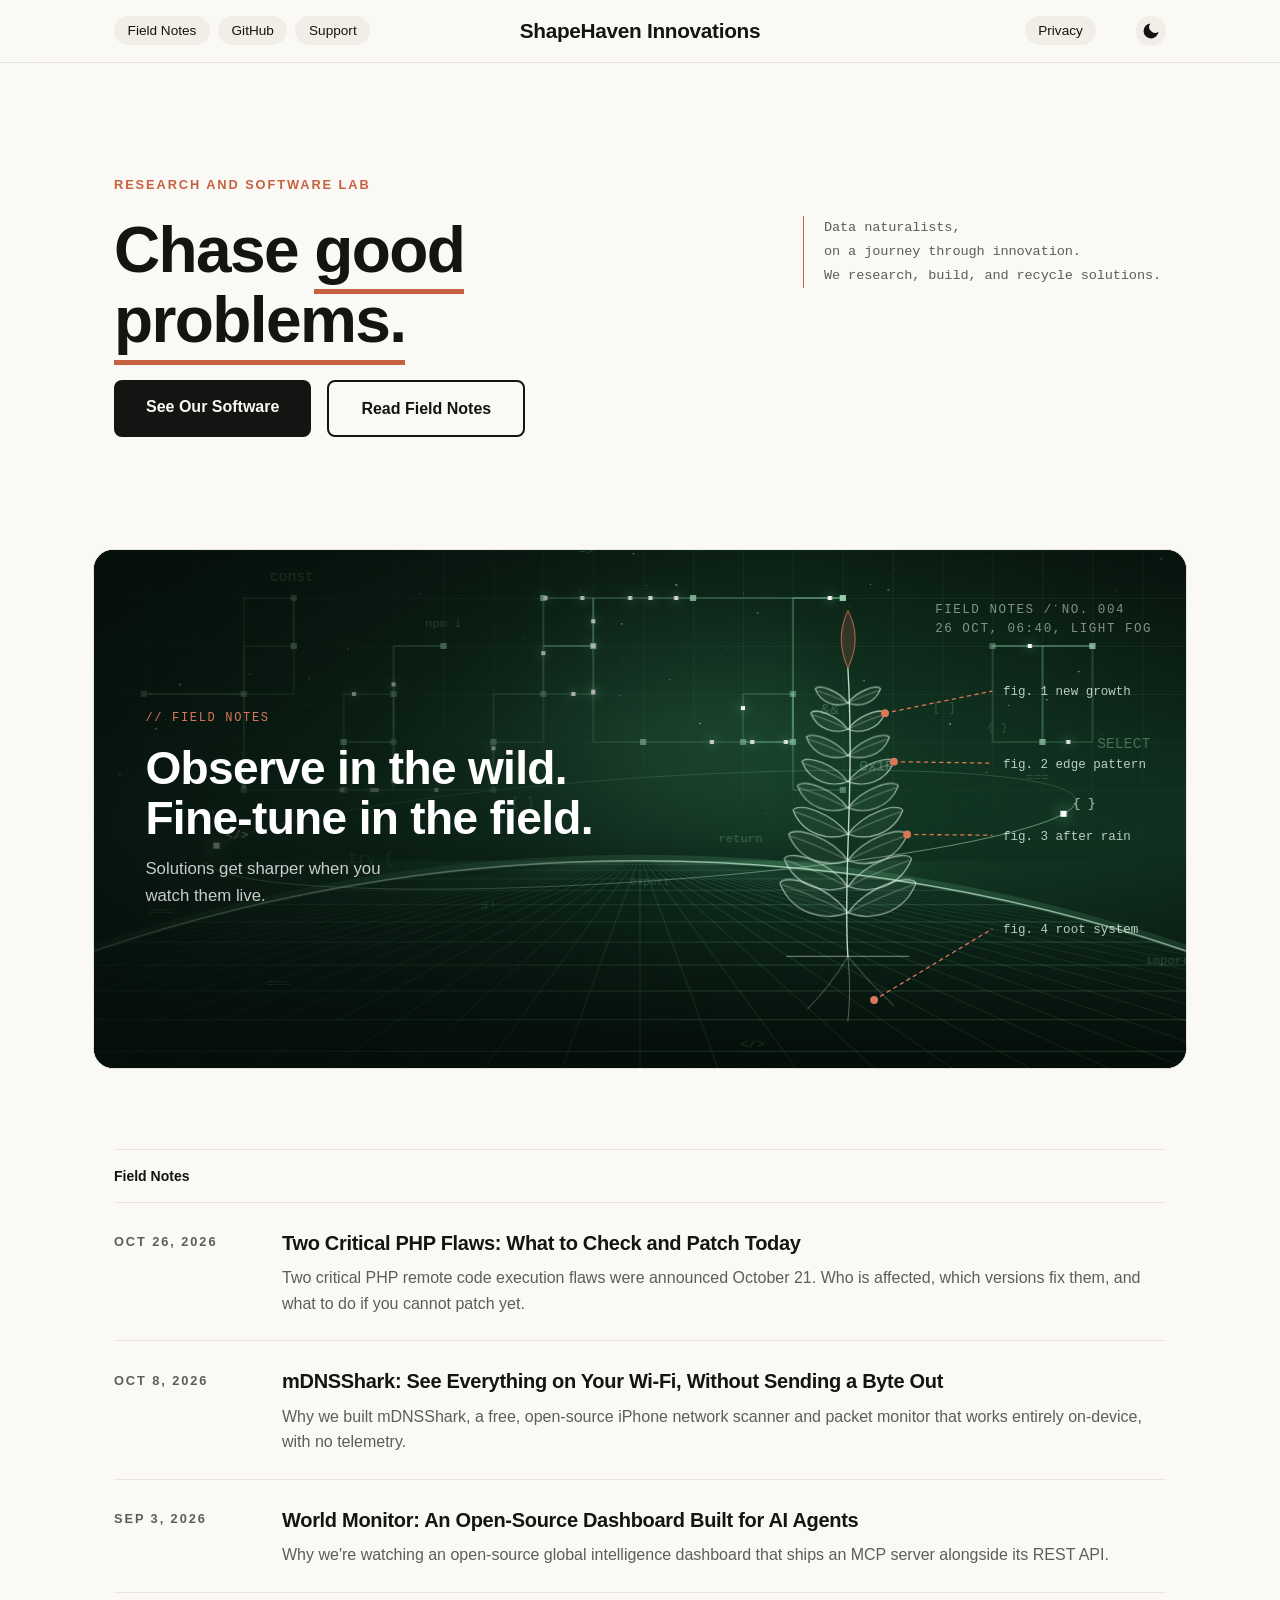
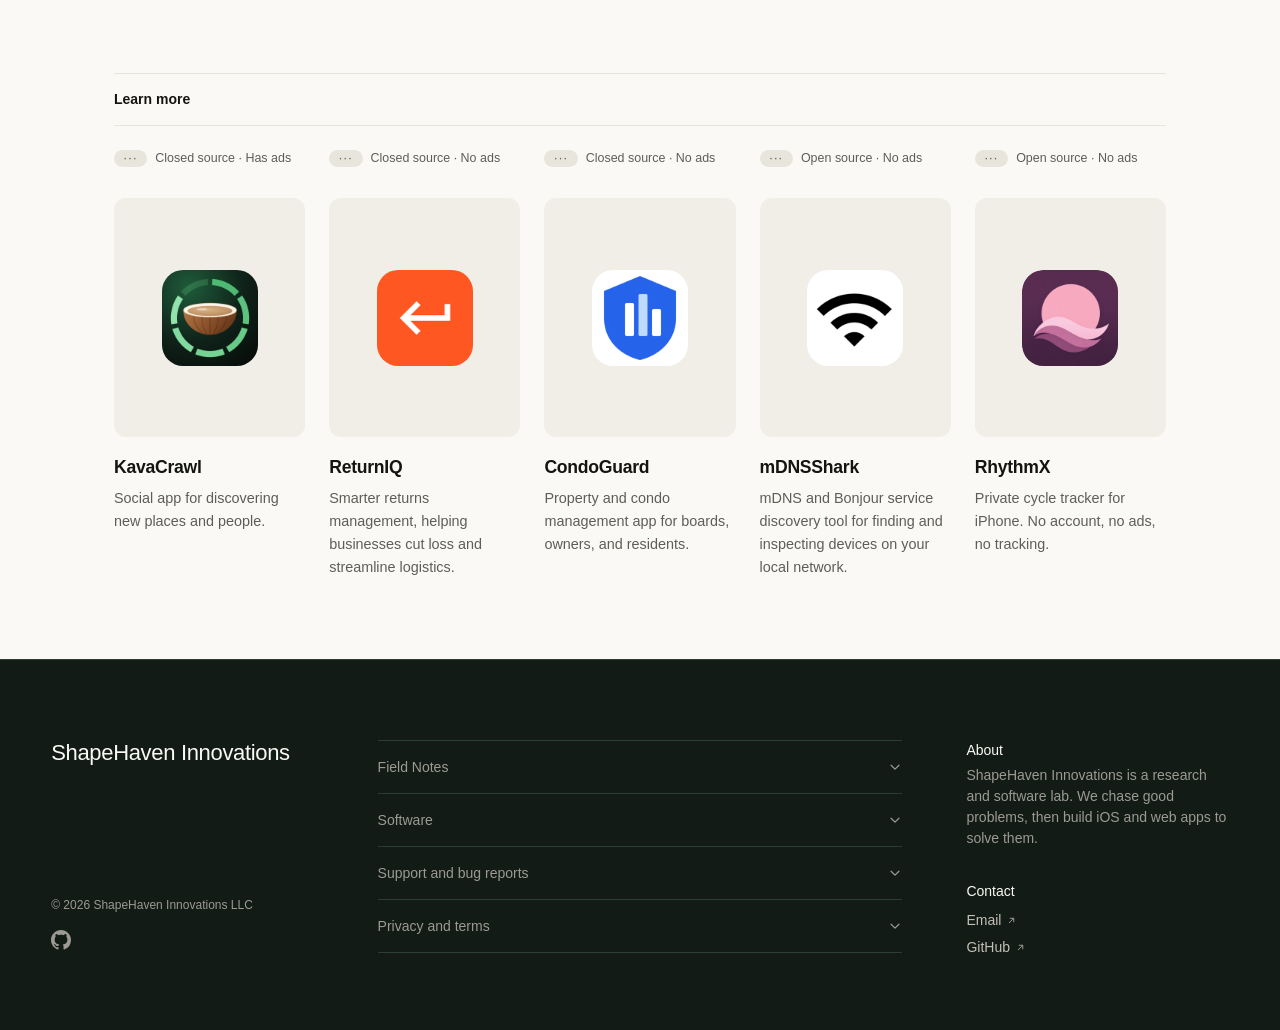
==== commit 6dab2c94: "20262710-update footers" ====
--- a/index.html
+++ b/index.html
@@ -254,10 +254,11 @@
       </section>
     </main>
 
+    <!-- footer:start -->
     <footer class="site-footer">
       <div class="site-footer__inner">
         <div class="site-footer__brand">
-          <p class="site-footer__wordmark">ShapeHaven Innovations</p>
+          <p class="site-footer__wordmark"><a href="/">ShapeHaven Innovations</a></p>
         </div>
 
         <div class="site-footer__menu">
@@ -304,7 +305,6 @@
               <li><a href="https://github.com/Shapehaven-Innovations/mDNSShark/issues/new/choose" target="_blank" rel="noopener">mDNSShark</a></li>
               <li><a href="https://github.com/Shapehaven-Innovations/ReturnIQ-Site/issues/new/choose" target="_blank" rel="noopener">ReturnIQ</a></li>
               <li><a href="https://github.com/Shapehaven-Innovations/KavaCrawl-Site/issues/new/choose" target="_blank" rel="noopener">KavaCrawl</a></li>
-              <li><span class="site-footer__note">CondoGuard: <a href="mailto:info@shapehaveninnovations.com">email us</a></span></li>
             </ul>
           </details>
 
@@ -337,6 +337,7 @@
         </div>
       </div>
     </footer>
+    <!-- footer:end -->
 
     <script src="config.js"></script>
     <script src="space-hero.js"></script>
--- a/style.css
+++ b/style.css
@@ -893,27 +893,43 @@
   transition: var(--transition);
 }
 
-/* Footer: dark band in both themes (modelled on anthropic.com's footer).
-   Colours are fixed here on purpose; the page light/dark tokens do not apply. */
+/* footer:start */
+/* Isolation so the footer looks the same inside any site's page CSS.
+   Comes first: .site-footer :where(...) has class-level specificity, so it beats
+   page rules like "p, li { font-size }" but loses to the BEM rules below. */
+:where(.site-footer),
+:where(.site-footer) *,
+:where(.site-footer) *::before,
+:where(.site-footer) *::after {
+  box-sizing: border-box;
+}
+
+.site-footer :where(p, ul, li, h2) {
+  margin: 0;
+  padding: 0;
+  font-family: inherit;
+  font-size: inherit;
+  line-height: inherit;
+}
+
+/* Footer: takes its colours from the host page. Each site maps its own tokens
+   to --sf-page-* (see "theme" in footer/targets.json, stamped after this block),
+   so the footer follows the page background and light/dark theme. */
 .site-footer {
-  --sf-bg: #121b16;
-  --sf-line: #2c3d34;
-  --sf-muted: #9c9a92;   /* 6.3:1 on --sf-bg */
-  --sf-soft: #c2c0b6;
-  --sf-bright: #faf9f5;
-  --sf-accent: #d97757;
+  --sf-bg: var(--sf-page-bg, #faf9f5);
+  --sf-line: var(--sf-page-line, #e8e6dc);
+  --sf-muted: var(--sf-page-muted, #5e5d59);
+  --sf-bright: var(--sf-page-text, #141413);
+  --sf-soft: var(--sf-page-soft, color-mix(in srgb, var(--sf-bright) 82%, var(--sf-bg)));
+  --sf-accent: var(--sf-page-accent, #c6613f);
   background: var(--sf-bg);
+  border-top: 1px solid var(--sf-line);
   color: var(--sf-muted);
   font-family: -apple-system, BlinkMacSystemFont, 'Segoe UI', Helvetica, Arial, sans-serif;
   font-size: 0.875rem;
   font-style: normal;
   line-height: 1.5;
   text-align: left;
-}
-
-/* Hairline so the band still reads as a separate zone on the dark page */
-[data-theme="dark"] .site-footer {
-  box-shadow: inset 0 1px 0 #26352d;
 }
 
 .site-footer__inner {
@@ -1170,6 +1186,41 @@
     transform: none;
   }
 }
+
+/* Current page inside a footer list */
+.site-footer [aria-current="page"] {
+  color: var(--sf-bright);
+}
+
+.site-footer__wordmark a {
+  color: var(--sf-bright);
+}
+
+.site-footer__sitenote {
+  margin-top: 0.75rem;
+  font-size: 0.75rem;
+  max-width: 34ch;
+}
+
+.site-footer__sitenote a {
+  text-decoration: underline;
+  text-underline-offset: 2px;
+  text-decoration-color: var(--sf-line);
+}
+
+.site-footer__contact + .site-footer__sitenote {
+  margin-top: 2rem;
+}
+
+:root {
+  --sf-page-bg: #121b16;
+  --sf-page-line: #2c3d34;
+  --sf-page-muted: #9c9a92;
+  --sf-page-text: #faf9f5;
+  --sf-page-soft: #c2c0b6;
+  --sf-page-accent: #d97757;
+}
+/* footer:end */
 
 /* View Transitions */
 @keyframes fade-in  { from { opacity: 0; } }
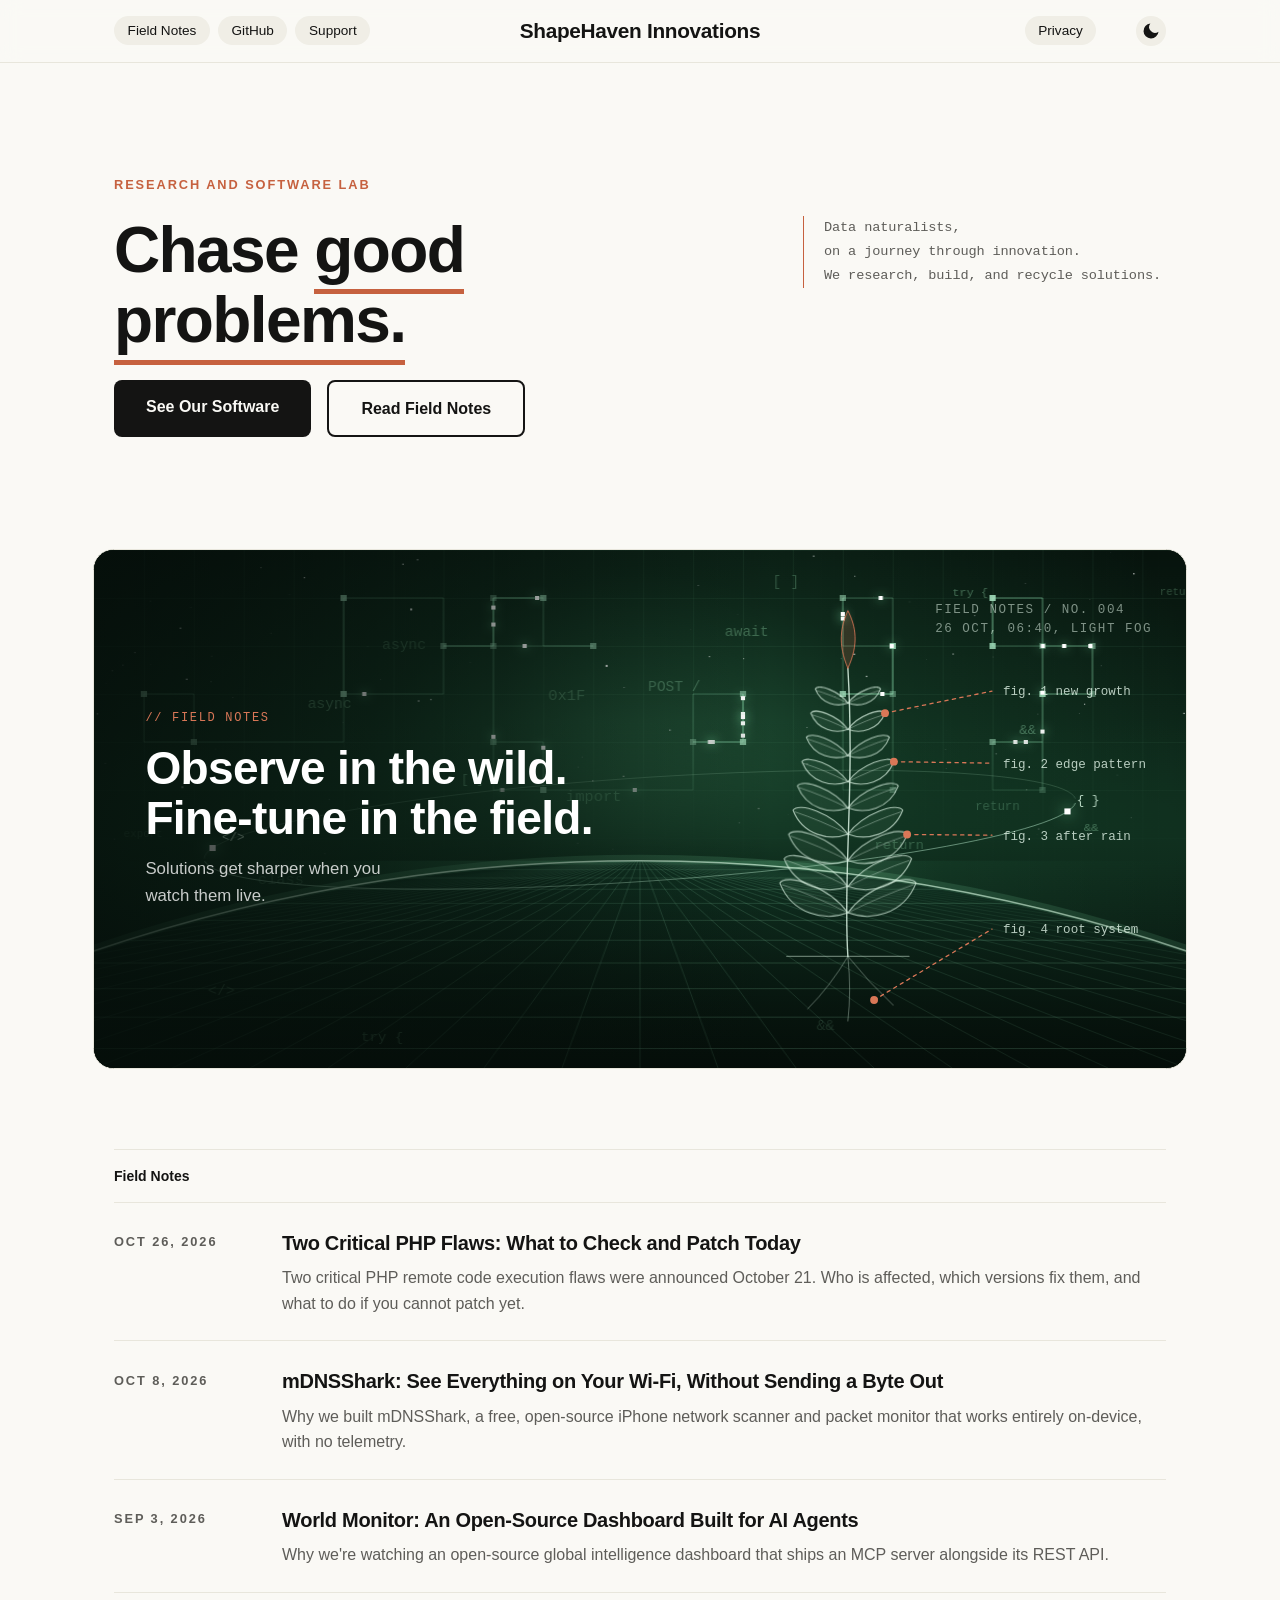
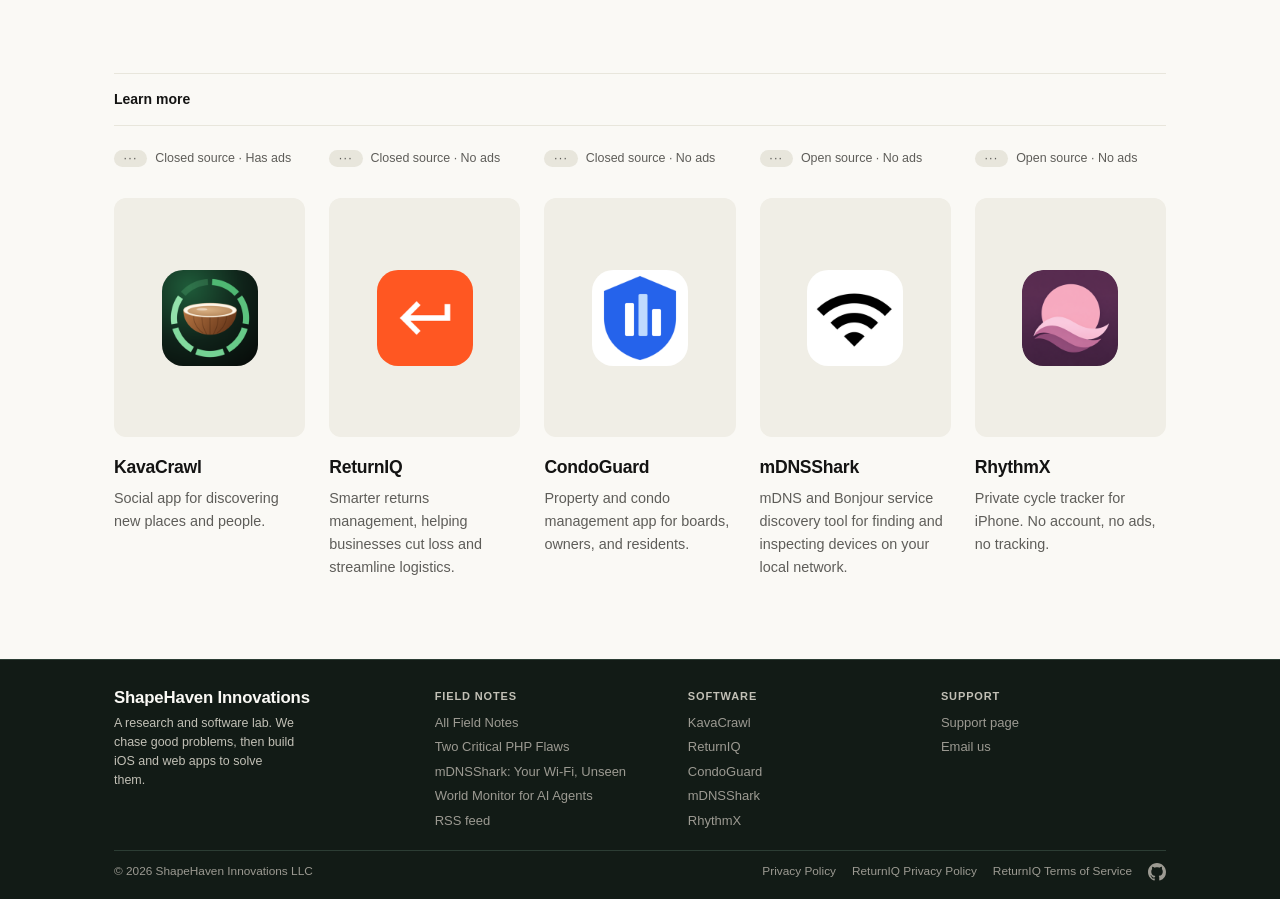
==== commit 6f752300: "20262710-update footer" ====
--- a/index.html
+++ b/index.html
@@ -257,30 +257,25 @@
     <!-- footer:start -->
     <footer class="site-footer">
       <div class="site-footer__inner">
-        <div class="site-footer__brand">
-          <p class="site-footer__wordmark"><a href="/">ShapeHaven Innovations</a></p>
-        </div>
-
-        <div class="site-footer__menu">
-          <details class="site-footer__group">
-            <summary>
-              <span>Field Notes</span>
-              <svg class="site-footer__chevron" viewBox="0 0 16 16" width="14" height="14" aria-hidden="true" focusable="false"><path d="M3.5 6l4.5 4.5L12.5 6" fill="none" stroke="currentColor" stroke-width="1.4" stroke-linecap="round" stroke-linejoin="round"/></svg>
-            </summary>
+        <div class="site-footer__top">
+          <div class="site-footer__brandcol">
+            <p class="site-footer__wordmark">ShapeHaven Innovations</p>
+            <p class="site-footer__about">A research and software lab. We chase good problems, then build iOS and web apps to solve them.</p>
+          </div>
+
+          <div class="site-footer__col">
+            <h2 class="site-footer__heading">Field Notes</h2>
             <ul class="site-footer__list">
               <li><a href="/blog/">All Field Notes</a></li>
-              <li><a href="/blog/php-critical-rce-patch">Two Critical PHP Flaws: What to Check and Patch Today</a></li>
-              <li><a href="/blog/mdnsshark-app">mDNSShark: See Everything on Your Wi-Fi, Without Sending a Byte Out</a></li>
-              <li><a href="/blog/worldmonitor-app">World Monitor: An Open-Source Dashboard Built for AI Agents</a></li>
+              <li><a href="/blog/php-critical-rce-patch" title="Two Critical PHP Flaws: What to Check and Patch Today">Two Critical PHP Flaws</a></li>
+              <li><a href="/blog/mdnsshark-app" title="mDNSShark: See Everything on Your Wi-Fi, Without Sending a Byte Out">mDNSShark: Your Wi-Fi, Unseen</a></li>
+              <li><a href="/blog/worldmonitor-app" title="World Monitor: An Open-Source Dashboard Built for AI Agents">World Monitor for AI Agents</a></li>
               <li><a href="/feed.xml" target="_blank" rel="noopener">RSS feed</a></li>
             </ul>
-          </details>
-
-          <details class="site-footer__group">
-            <summary>
-              <span>Software</span>
-              <svg class="site-footer__chevron" viewBox="0 0 16 16" width="14" height="14" aria-hidden="true" focusable="false"><path d="M3.5 6l4.5 4.5L12.5 6" fill="none" stroke="currentColor" stroke-width="1.4" stroke-linecap="round" stroke-linejoin="round"/></svg>
-            </summary>
+          </div>
+
+          <div class="site-footer__col">
+            <h2 class="site-footer__heading">Software</h2>
             <ul class="site-footer__list">
               <li><a href="https://kavacrawl.app/" target="_blank" rel="noopener">KavaCrawl</a></li>
               <li><a href="https://returniq.shapehaveninnovations.com/" target="_blank" rel="noopener">ReturnIQ</a></li>
@@ -288,52 +283,25 @@
               <li><a href="https://mdnsshark.shapehaveninnovations.com/" target="_blank" rel="noopener">mDNSShark</a></li>
               <li><a href="https://rhythmx.shapehaveninnovations.com/" target="_blank" rel="noopener">RhythmX</a></li>
             </ul>
-          </details>
-
-          <details class="site-footer__group">
-            <summary>
-              <span>Support and bug reports</span>
-              <svg class="site-footer__chevron" viewBox="0 0 16 16" width="14" height="14" aria-hidden="true" focusable="false"><path d="M3.5 6l4.5 4.5L12.5 6" fill="none" stroke="currentColor" stroke-width="1.4" stroke-linecap="round" stroke-linejoin="round"/></svg>
-            </summary>
+          </div>
+
+          <div class="site-footer__col">
+            <h2 class="site-footer__heading">Support</h2>
             <ul class="site-footer__list">
               <li><a href="/support.html">Support page</a></li>
               <li><a href="mailto:info@shapehaveninnovations.com">Email us</a></li>
             </ul>
-            <p class="site-footer__sublabel">Public bug trackers</p>
-            <ul class="site-footer__list">
-              <li><a href="https://github.com/Shapehaven-Innovations/RhythmX/issues/new/choose" target="_blank" rel="noopener">RhythmX</a></li>
-              <li><a href="https://github.com/Shapehaven-Innovations/mDNSShark/issues/new/choose" target="_blank" rel="noopener">mDNSShark</a></li>
-              <li><a href="https://github.com/Shapehaven-Innovations/ReturnIQ-Site/issues/new/choose" target="_blank" rel="noopener">ReturnIQ</a></li>
-              <li><a href="https://github.com/Shapehaven-Innovations/KavaCrawl-Site/issues/new/choose" target="_blank" rel="noopener">KavaCrawl</a></li>
-            </ul>
-          </details>
-
-          <details class="site-footer__group">
-            <summary>
-              <span>Privacy and terms</span>
-              <svg class="site-footer__chevron" viewBox="0 0 16 16" width="14" height="14" aria-hidden="true" focusable="false"><path d="M3.5 6l4.5 4.5L12.5 6" fill="none" stroke="currentColor" stroke-width="1.4" stroke-linecap="round" stroke-linejoin="round"/></svg>
-            </summary>
-            <ul class="site-footer__list">
-              <li><a href="/privacy.html">Privacy Policy</a></li>
+          </div>
+        </div>
+
+        <div class="site-footer__bottom">
+          <p class="site-footer__copyright">&copy; 2026 ShapeHaven Innovations LLC</p>
+          <ul class="site-footer__legal">
+            <li><a href="/privacy.html">Privacy Policy</a></li>
               <li><a href="/returniq-privacy.html">ReturnIQ Privacy Policy</a></li>
               <li><a href="/returniq-terms.html">ReturnIQ Terms of Service</a></li>
-            </ul>
-          </details>
-        </div>
-
-        <div class="site-footer__about">
-          <h2 class="site-footer__heading">About</h2>
-          <p class="site-footer__text">ShapeHaven Innovations is a research and software lab. We chase good problems, then build iOS and web apps to solve them.</p>
-          <h2 class="site-footer__heading">Contact</h2>
-          <ul class="site-footer__contact">
-            <li><a href="mailto:info@shapehaveninnovations.com">Email<svg class="site-footer__arrow" viewBox="0 0 10 10" width="9" height="9" aria-hidden="true" focusable="false"><path d="M2.5 7.5l5-5M3.5 2.5h4v4" fill="none" stroke="currentColor" stroke-width="1.1" stroke-linecap="round" stroke-linejoin="round"/></svg></a></li>
-            <li><a href="https://github.com/Shapehaven-Innovations" target="_blank" rel="noopener">GitHub<svg class="site-footer__arrow" viewBox="0 0 10 10" width="9" height="9" aria-hidden="true" focusable="false"><path d="M2.5 7.5l5-5M3.5 2.5h4v4" fill="none" stroke="currentColor" stroke-width="1.1" stroke-linecap="round" stroke-linejoin="round"/></svg></a></li>
+            <li><a class="site-footer__icon" href="https://github.com/Shapehaven-Innovations" target="_blank" rel="noopener" aria-label="ShapeHaven Innovations on GitHub (opens in a new tab)"><svg viewBox="0 0 16 16" width="18" height="18" aria-hidden="true" focusable="false"><path fill="currentColor" d="M8 0C3.58 0 0 3.58 0 8c0 3.54 2.29 6.53 5.47 7.59.4.07.55-.17.55-.38 0-.19-.01-.82-.01-1.49-2.01.37-2.53-.49-2.69-.94-.09-.23-.48-.94-.82-1.13-.28-.15-.68-.52-.01-.53.63-.01 1.08.58 1.23.82.72 1.21 1.87.87 2.33.66.07-.52.28-.87.51-1.07-1.78-.2-3.64-.89-3.64-3.95 0-.87.31-1.59.82-2.15-.08-.2-.36-1.02.08-2.12 0 0 .67-.21 2.2.82.64-.18 1.32-.27 2-.27.68 0 1.36.09 2 .27 1.53-1.04 2.2-.82 2.2-.82.44 1.1.16 1.92.08 2.12.51.56.82 1.27.82 2.15 0 3.07-1.87 3.75-3.65 3.95.29.25.54.73.54 1.48 0 1.07-.01 1.93-.01 2.2 0 .21.15.46.55.38A8.013 8.013 0 0016 8c0-4.42-3.58-8-8-8z"/></svg></a></li>
           </ul>
-        </div>
-
-        <div class="site-footer__legal">
-          <p class="site-footer__copyright">&copy; 2026 ShapeHaven Innovations LLC</p>
-          <a class="site-footer__icon" href="https://github.com/Shapehaven-Innovations" target="_blank" rel="noopener" aria-label="ShapeHaven Innovations on GitHub (opens in a new tab)"><svg viewBox="0 0 16 16" width="20" height="20" aria-hidden="true" focusable="false"><path fill="currentColor" d="M8 0C3.58 0 0 3.58 0 8c0 3.54 2.29 6.53 5.47 7.59.4.07.55-.17.55-.38 0-.19-.01-.82-.01-1.49-2.01.37-2.53-.49-2.69-.94-.09-.23-.48-.94-.82-1.13-.28-.15-.68-.52-.01-.53.63-.01 1.08.58 1.23.82.72 1.21 1.87.87 2.33.66.07-.52.28-.87.51-1.07-1.78-.2-3.64-.89-3.64-3.95 0-.87.31-1.59.82-2.15-.08-.2-.36-1.02.08-2.12 0 0 .67-.21 2.2.82.64-.18 1.32-.27 2-.27.68 0 1.36.09 2 .27 1.53-1.04 2.2-.82 2.2-.82.44 1.1.16 1.92.08 2.12.51.56.82 1.27.82 2.15 0 3.07-1.87 3.75-3.65 3.95.29.25.54.73.54 1.48 0 1.07-.01 1.93-.01 2.2 0 .21.15.46.55.38A8.013 8.013 0 0016 8c0-4.42-3.58-8-8-8z"/></svg></a>
         </div>
       </div>
     </footer>
--- a/style.css
+++ b/style.css
@@ -895,8 +895,8 @@
 
 /* footer:start */
 /* Isolation so the footer looks the same inside any site's page CSS.
-   Comes first: .site-footer :where(...) has class-level specificity, so it beats
-   page rules like "p, li { font-size }" but loses to the BEM rules below. */
+   .site-footer :where(...) has class-level specificity, so it beats page rules like
+   "p, li { font-size }" but loses to the BEM rules below (same specificity, later). */
 :where(.site-footer),
 :where(.site-footer) *,
 :where(.site-footer) *::before,
@@ -912,9 +912,9 @@
   line-height: inherit;
 }
 
-/* Footer: takes its colours from the host page. Each site maps its own tokens
-   to --sf-page-* (see "theme" in footer/targets.json, stamped after this block),
-   so the footer follows the page background and light/dark theme. */
+/* Footer: takes its colours from the --sf-page-* tokens that each site maps in
+   footer/targets.json (stamped after this block), so it follows the page's palette
+   while staying a distinct band. */
 .site-footer {
   --sf-bg: var(--sf-page-bg, #faf9f5);
   --sf-line: var(--sf-page-line, #e8e6dc);
@@ -926,20 +926,17 @@
   border-top: 1px solid var(--sf-line);
   color: var(--sf-muted);
   font-family: -apple-system, BlinkMacSystemFont, 'Segoe UI', Helvetica, Arial, sans-serif;
-  font-size: 0.875rem;
+  font-size: 0.8125rem;
   font-style: normal;
   line-height: 1.5;
   text-align: left;
-}
-
-.site-footer__inner {
-  display: grid;
-  grid-template-columns: minmax(0, 1fr) minmax(0, 2fr) minmax(0, 1fr);
-  grid-template-rows: auto 1fr auto;
-  column-gap: clamp(2rem, 5vw, 6rem);
-  max-width: 1400px;
-  margin: 0 auto;
-  padding: 5rem clamp(1.5rem, 4vw, 4.5rem) 4.5rem;
+  /* undo generic `footer { display:flex; margin; padding; gap }` rules in host pages */
+  display: block;
+  margin: var(--sf-page-gap, 0) 0 0;
+  padding: 0;
+  gap: 0;
+  width: auto;
+  max-width: none;
 }
 
 .site-footer a {
@@ -953,10 +950,9 @@
   color: var(--sf-bright);
 }
 
-.site-footer a:focus-visible,
-.site-footer summary:focus-visible {
+.site-footer a:focus-visible {
   outline: 2px solid var(--sf-accent);
-  outline-offset: 3px;
+  outline-offset: 2px;
   border-radius: 2px;
 }
 
@@ -964,252 +960,134 @@
   list-style: none;
 }
 
-/* Left column: wordmark top, copyright + icon bottom */
-.site-footer__brand {
-  grid-column: 1;
-  grid-row: 1;
+.site-footer__inner {
+  max-width: 1100px;
+  margin: 0 auto;
+  padding: 1.75rem 1.5rem 1.125rem;
+}
+
+/* Top: wordmark and blurb, then the link columns */
+.site-footer__top {
+  display: grid;
+  grid-template-columns: minmax(180px, 1.3fr);
+  grid-auto-flow: column;
+  grid-auto-columns: minmax(0, 1fr);
+  gap: 1.5rem 1.75rem;
 }
 
 .site-footer__wordmark {
   color: var(--sf-bright);
-  font-size: 1.375rem;
+  font-size: 1.05rem;
   font-weight: 600;
-  letter-spacing: -0.015em;
+  letter-spacing: -0.01em;
   line-height: 1.2;
+  margin-bottom: 0.375rem;
+}
+
+.site-footer__about {
+  max-width: 26ch;
+  font-size: 0.78rem;
+  color: var(--sf-soft);
+}
+
+.site-footer__heading {
+  color: var(--sf-soft);
+  font-size: 0.6875rem;
+  font-weight: 600;
+  letter-spacing: 0.08em;
+  line-height: 1.5;
+  text-transform: uppercase;
+  margin-bottom: 0.5rem;
+}
+
+.site-footer__list li {
+  overflow: hidden;
+  text-overflow: ellipsis;
+  white-space: nowrap;
+}
+
+.site-footer__list li + li {
+  margin-top: 0.3125rem;
+}
+
+/* Current page inside a footer list */
+.site-footer [aria-current="page"] {
+  color: var(--sf-bright);
+}
+
+/* Bottom: copyright and legal links on one line, then per-site fine print */
+.site-footer__bottom {
+  display: flex;
+  flex-wrap: wrap;
+  align-items: baseline;
+  justify-content: space-between;
+  gap: 0.375rem 1.25rem;
+  margin-top: 1.25rem;
+  padding-top: 0.75rem;
+  border-top: 1px solid var(--sf-line);
+  font-size: 0.74rem;
 }
 
 .site-footer__legal {
-  grid-column: 1;
-  grid-row: 3;
-  align-self: end;
-  padding-top: 4rem;
-}
-
-.site-footer__copyright {
-  font-size: 0.75rem;
+  display: flex;
+  flex-wrap: wrap;
+  gap: 0.25rem 1rem;
+}
+
+.site-footer__legal li {
+  display: flex;
+  align-items: center;
 }
 
 .site-footer__icon {
-  display: inline-flex;
-  align-items: center;
-  justify-content: center;
-  width: 36px;
-  height: 36px;
-  margin: 0.5rem 0 0 -8px;
+  color: var(--sf-soft);
 }
 
 .site-footer__icon svg {
   display: block;
 }
 
-/* Centre column: accordion */
-.site-footer__menu {
-  grid-column: 2;
-  grid-row: 1 / 4;
-  border-top: 1px solid var(--sf-line);
-}
-
-.site-footer__group {
-  border-bottom: 1px solid var(--sf-line);
-}
-
-.site-footer__group summary {
-  display: flex;
-  align-items: center;
-  justify-content: space-between;
-  gap: 1rem;
-  min-height: 52px;
-  padding: 0.75rem 0;
-  color: var(--sf-muted);
-  cursor: pointer;
-  list-style: none;
-  transition: color 0.15s ease;
-}
-
-.site-footer__group summary::-webkit-details-marker {
-  display: none;
-}
-
-.site-footer__group summary::marker {
-  content: '';
-}
-
-.site-footer__group summary:hover,
-.site-footer__group[open] summary {
-  color: var(--sf-bright);
-}
-
-.site-footer__chevron {
-  flex: none;
-  transition: transform 0.2s ease;
-}
-
-.site-footer__group[open] .site-footer__chevron {
-  transform: rotate(180deg);
-}
-
-.site-footer__list {
-  display: grid;
-  gap: 0.5rem;
-  padding: 0.25rem 0 1.5rem;
-}
-
-.site-footer__sublabel {
-  color: var(--sf-soft);
-  font-size: 0.75rem;
-  font-weight: 500;
-  margin: -0.25rem 0 0.75rem;
-}
-
-.site-footer__note a {
+.site-footer__fine {
+  flex-basis: 100%;
+  max-width: 90ch;
+  font-size: 0.72rem;
+}
+
+.site-footer__fine a {
   text-decoration: underline;
   text-underline-offset: 2px;
   text-decoration-color: var(--sf-line);
 }
 
-/* Right column: About + Contact */
-.site-footer__about {
-  grid-column: 3;
-  grid-row: 1 / 4;
-}
-
-.site-footer__heading {
-  color: var(--sf-bright);
-  font-size: 0.875rem;
-  font-weight: 400;
-  letter-spacing: 0;
-  line-height: 1.5;
-  margin: 0 0 0.25rem;
-}
-
-.site-footer__text {
-  max-width: 34ch;
-  margin-bottom: 2rem;
-}
-
-.site-footer__contact {
-  display: grid;
-  gap: 0.375rem;
-  margin-top: 0.5rem;
-}
-
-.site-footer__contact a {
-  display: inline-flex;
-  align-items: center;
-  gap: 0.375rem;
-  color: var(--sf-soft);
-}
-
-.site-footer__contact a:hover {
-  color: var(--sf-bright);
-}
-
-.site-footer__arrow {
-  flex: none;
-  color: var(--sf-muted);
-  transition: color 0.15s ease, transform 0.15s ease;
-}
-
-.site-footer__contact a:hover .site-footer__arrow {
-  color: var(--sf-accent);
-  transform: translate(1px, -1px);
-}
-
-/* Tablet: one column (wordmark, accordion, About/Contact, copyright) */
-@media (max-width: 992px) {
+@media (max-width: 760px) {
   .site-footer__inner {
-    grid-template-columns: minmax(0, 1fr);
-    grid-template-rows: none;
-    padding: 4rem 1.5rem 3rem;
-  }
-
-  .site-footer__brand,
-  .site-footer__menu,
-  .site-footer__about,
+    padding: 1.5rem 1.125rem 1rem;
+  }
+
+  .site-footer__top {
+    grid-template-columns: repeat(2, minmax(0, 1fr));
+    grid-auto-flow: row;
+    grid-auto-columns: auto;
+  }
+
+  .site-footer__brandcol {
+    grid-column: 1 / -1;
+  }
+
+  /* 24px+ touch spacing between stacked links */
+  .site-footer__list li + li {
+    margin-top: 0.5rem;
+  }
+
   .site-footer__legal {
-    grid-column: 1;
-    grid-row: auto;
-  }
-
-  .site-footer__brand {
-    margin-bottom: 2.5rem;
-  }
-
-  .site-footer__about {
-    margin-top: 3rem;
-  }
-
-  .site-footer__legal {
-    padding-top: 3rem;
-  }
-}
-
-/* Phone: bigger tap targets */
-@media (max-width: 600px) {
-  .site-footer__inner {
-    padding: 3.5rem 1.25rem 2.5rem;
-  }
-
-  .site-footer__list {
-    gap: 0;
-  }
-
-  .site-footer__list a,
-  .site-footer__contact a {
-    display: inline-flex;
-    align-items: center;
-    min-height: 40px;
-    padding: 0.4rem 0;
-    line-height: 1.4;
-  }
-
-  .site-footer__contact {
-    gap: 0;
-  }
-
-  .site-footer__icon {
-    width: 44px;
-    height: 44px;
-    margin-left: -12px;
+    gap: 0.5rem 1rem;
   }
 }
 
 @media (prefers-reduced-motion: reduce) {
-  .site-footer a,
-  .site-footer__group summary,
-  .site-footer__chevron,
-  .site-footer__arrow {
+  .site-footer a {
     transition: none;
   }
-
-  .site-footer__contact a:hover .site-footer__arrow {
-    transform: none;
-  }
-}
-
-/* Current page inside a footer list */
-.site-footer [aria-current="page"] {
-  color: var(--sf-bright);
-}
-
-.site-footer__wordmark a {
-  color: var(--sf-bright);
-}
-
-.site-footer__sitenote {
-  margin-top: 0.75rem;
-  font-size: 0.75rem;
-  max-width: 34ch;
-}
-
-.site-footer__sitenote a {
-  text-decoration: underline;
-  text-underline-offset: 2px;
-  text-decoration-color: var(--sf-line);
-}
-
-.site-footer__contact + .site-footer__sitenote {
-  margin-top: 2rem;
 }
 
 :root {
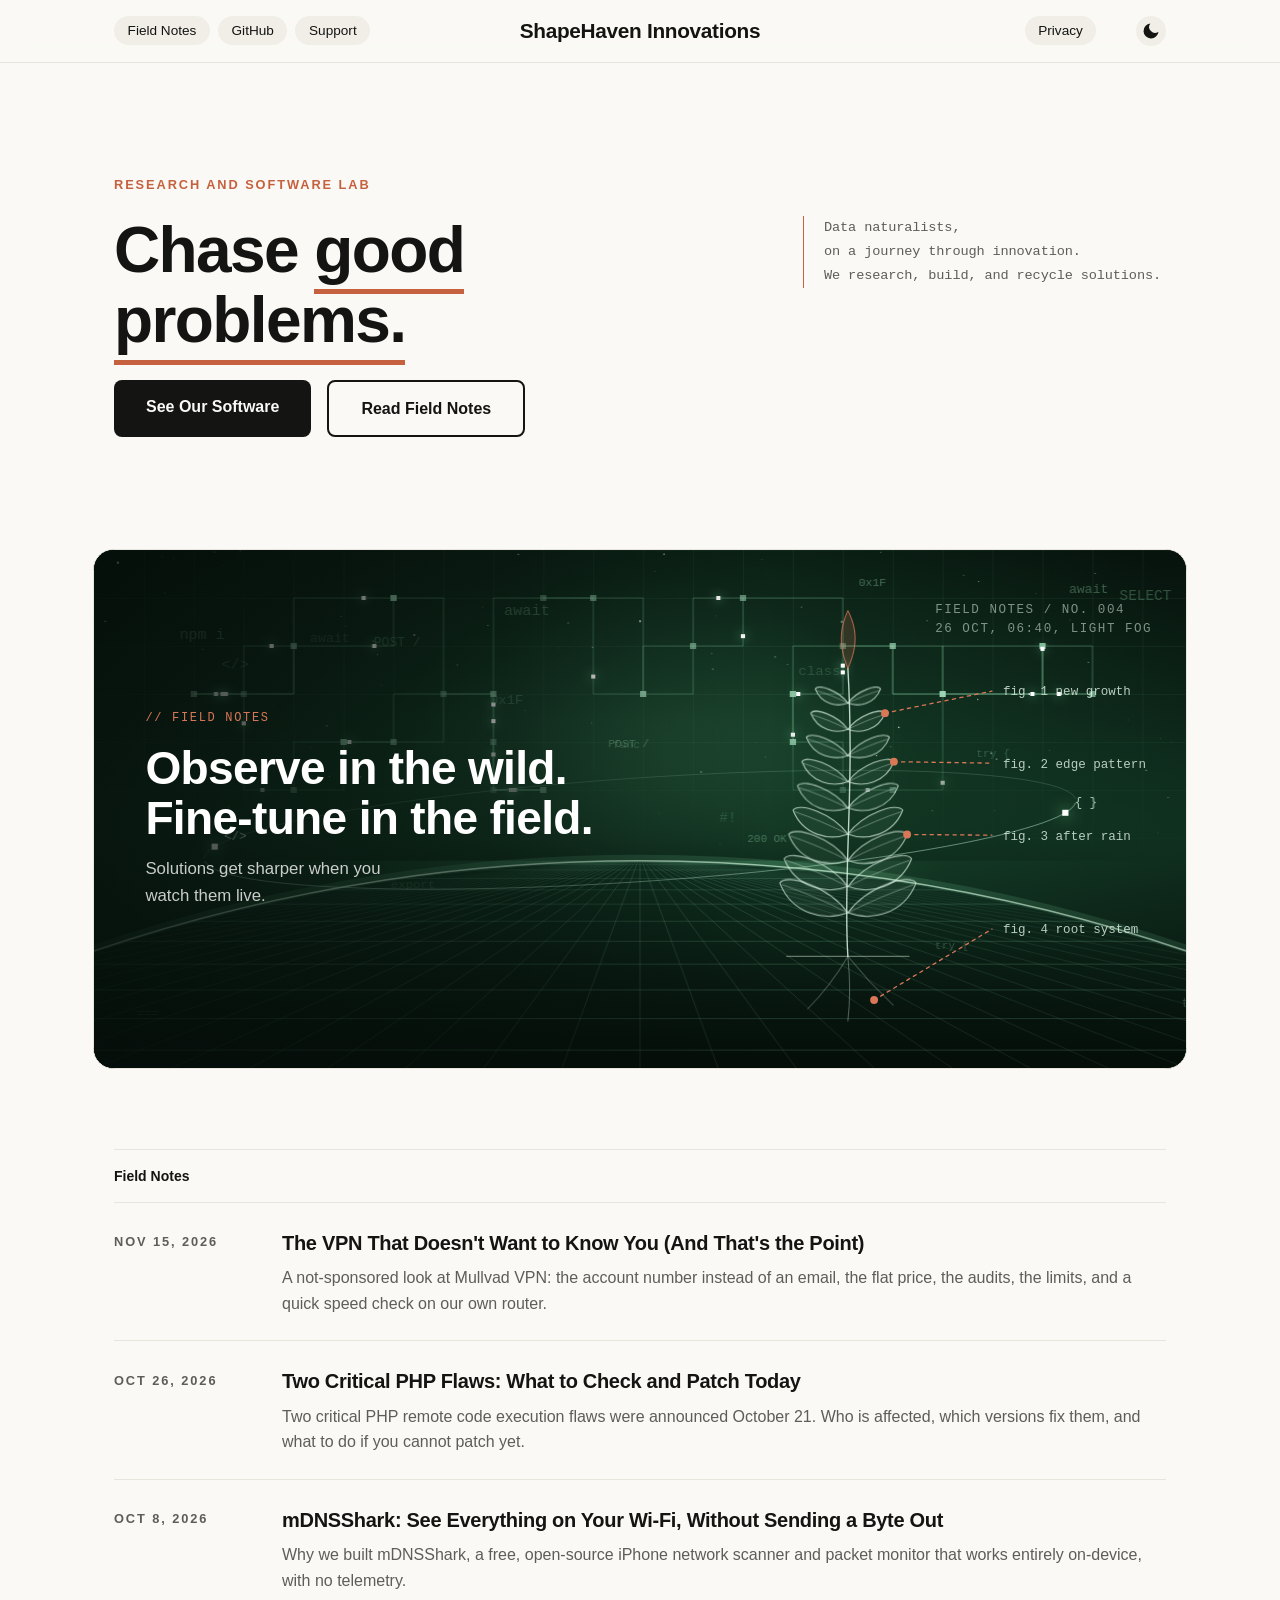
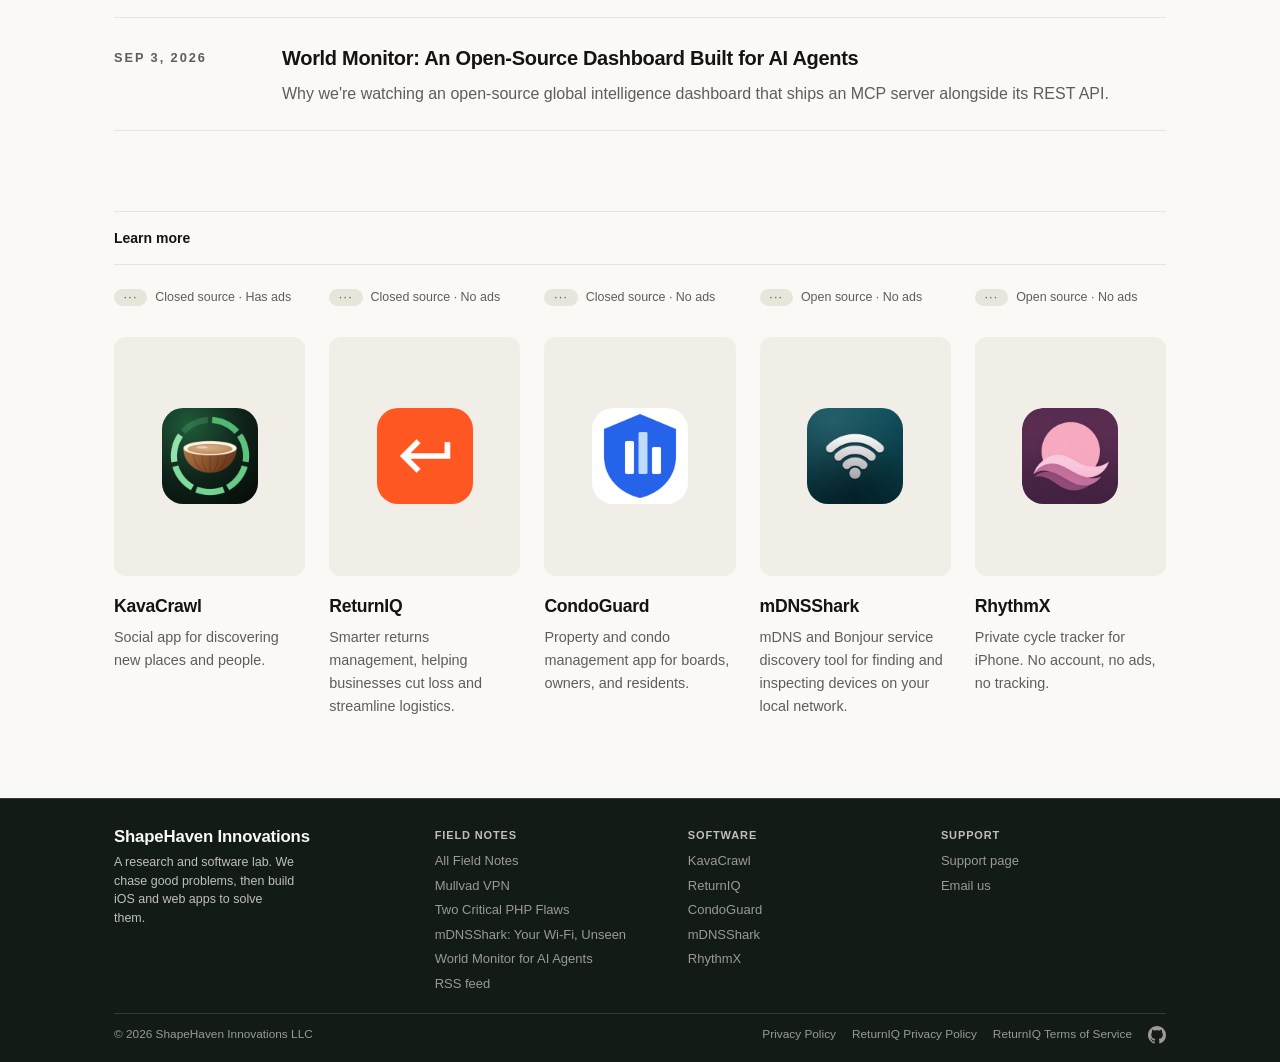
==== commit fbb8123d: "20261511-add mullvad vpn tool spotlight post" ====
--- a/index.html
+++ b/index.html
@@ -192,6 +192,13 @@
         </div>
 
         <div class="notes-list">
+          <a class="note-row" href="/blog/mullvad-vpn-spotlight">
+            <span class="note-date">Nov 15, 2026</span>
+            <div>
+              <h3>The VPN That Doesn't Want to Know You (And That's the Point)</h3>
+              <p>A not-sponsored look at Mullvad VPN: the account number instead of an email, the flat price, the audits, the limits, and a quick speed check on our own router.</p>
+            </div>
+          </a>
           <a class="note-row" href="/blog/php-critical-rce-patch">
             <span class="note-date">Oct 26, 2026</span>
             <div>
@@ -267,6 +274,7 @@
             <h2 class="site-footer__heading">Field Notes</h2>
             <ul class="site-footer__list">
               <li><a href="/blog/">All Field Notes</a></li>
+              <li><a href="/blog/mullvad-vpn-spotlight" title="The VPN That Doesn't Want to Know You (And That's the Point)">Mullvad VPN</a></li>
               <li><a href="/blog/php-critical-rce-patch" title="Two Critical PHP Flaws: What to Check and Patch Today">Two Critical PHP Flaws</a></li>
               <li><a href="/blog/mdnsshark-app" title="mDNSShark: See Everything on Your Wi-Fi, Without Sending a Byte Out">mDNSShark: Your Wi-Fi, Unseen</a></li>
               <li><a href="/blog/worldmonitor-app" title="World Monitor: An Open-Source Dashboard Built for AI Agents">World Monitor for AI Agents</a></li>
